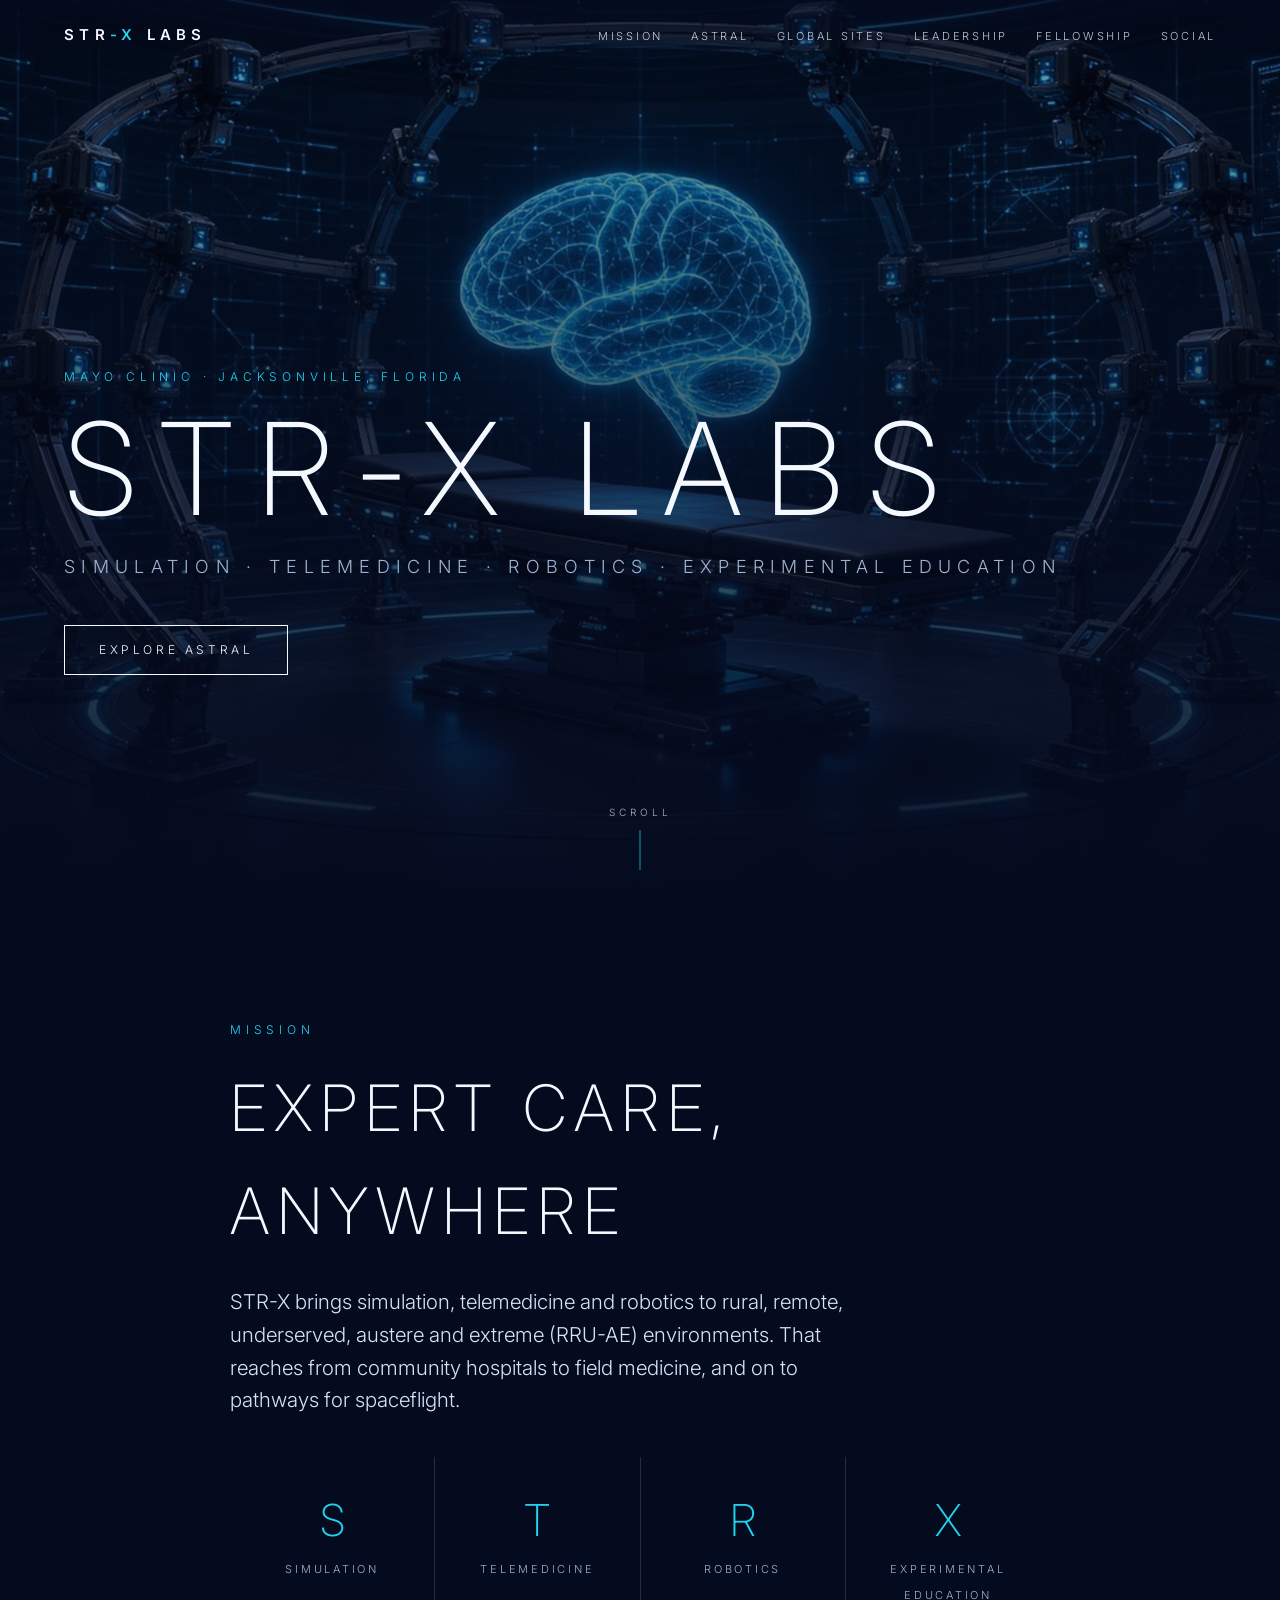
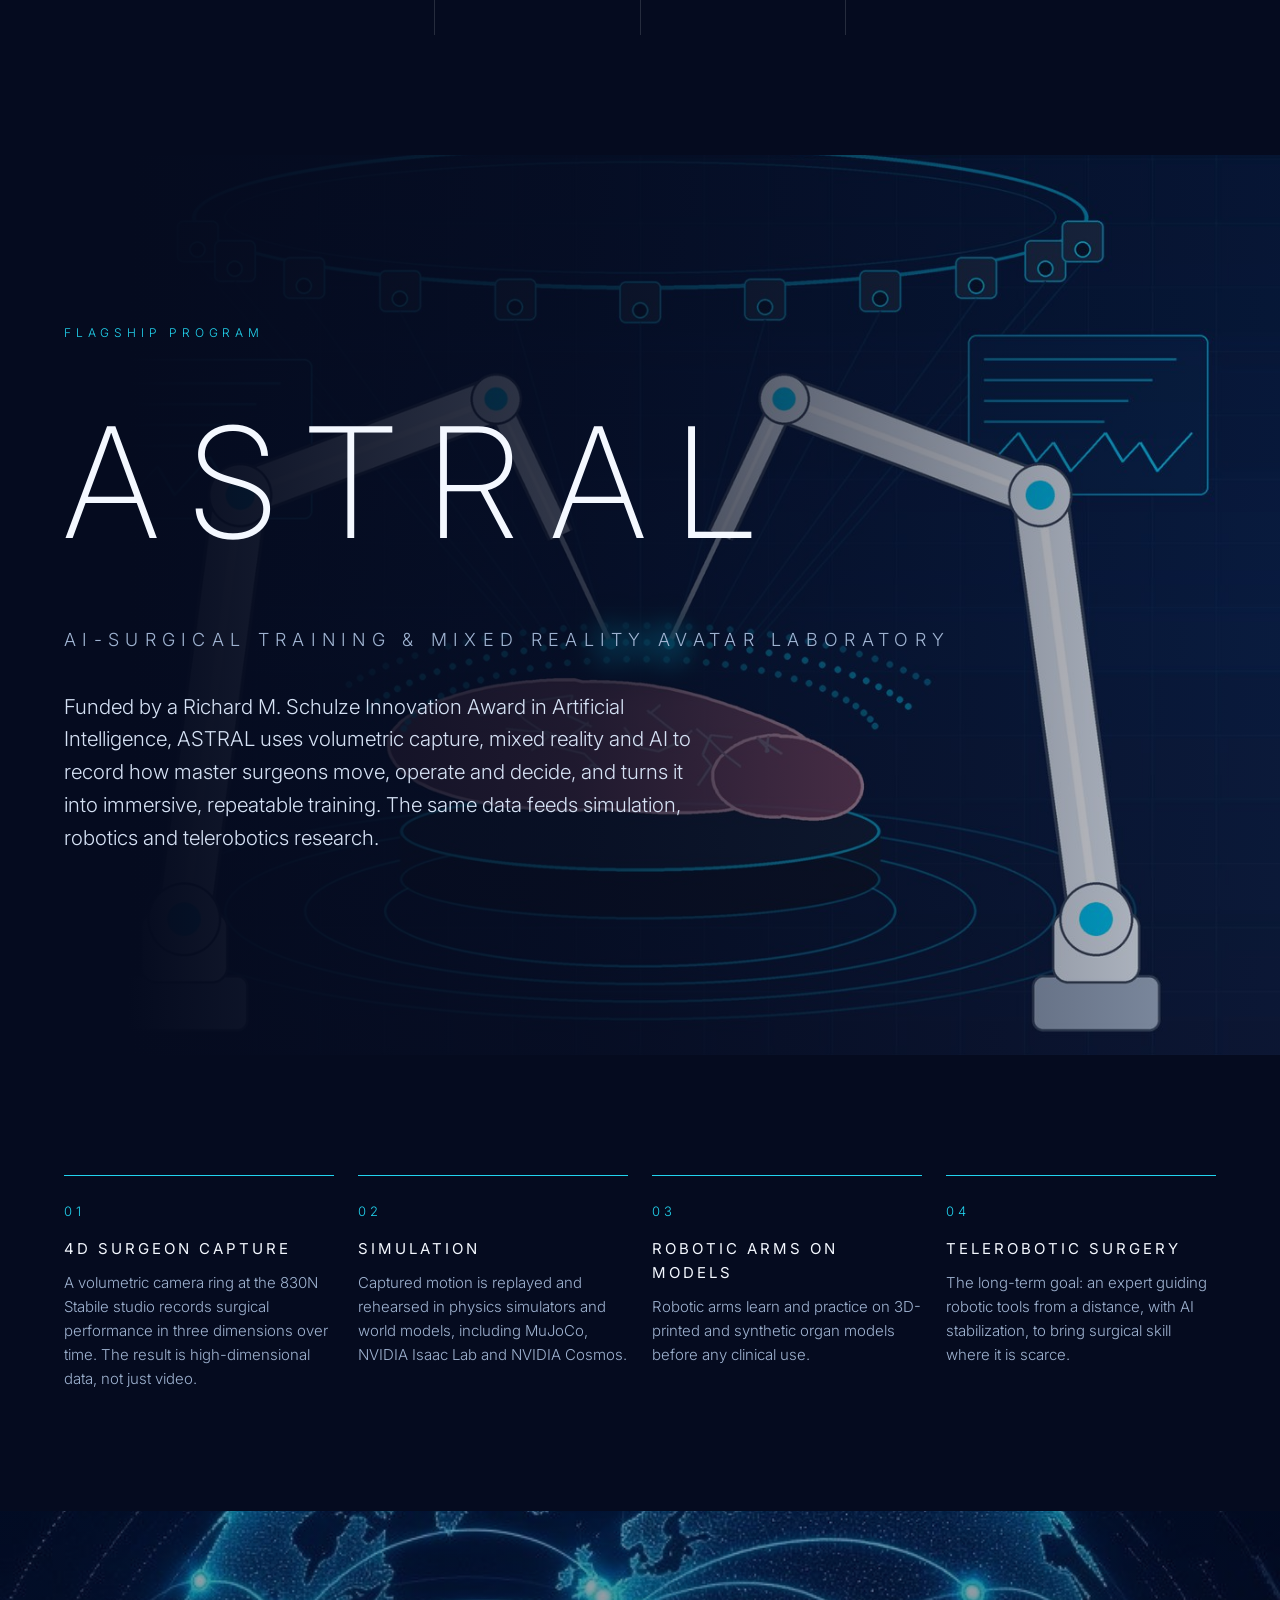
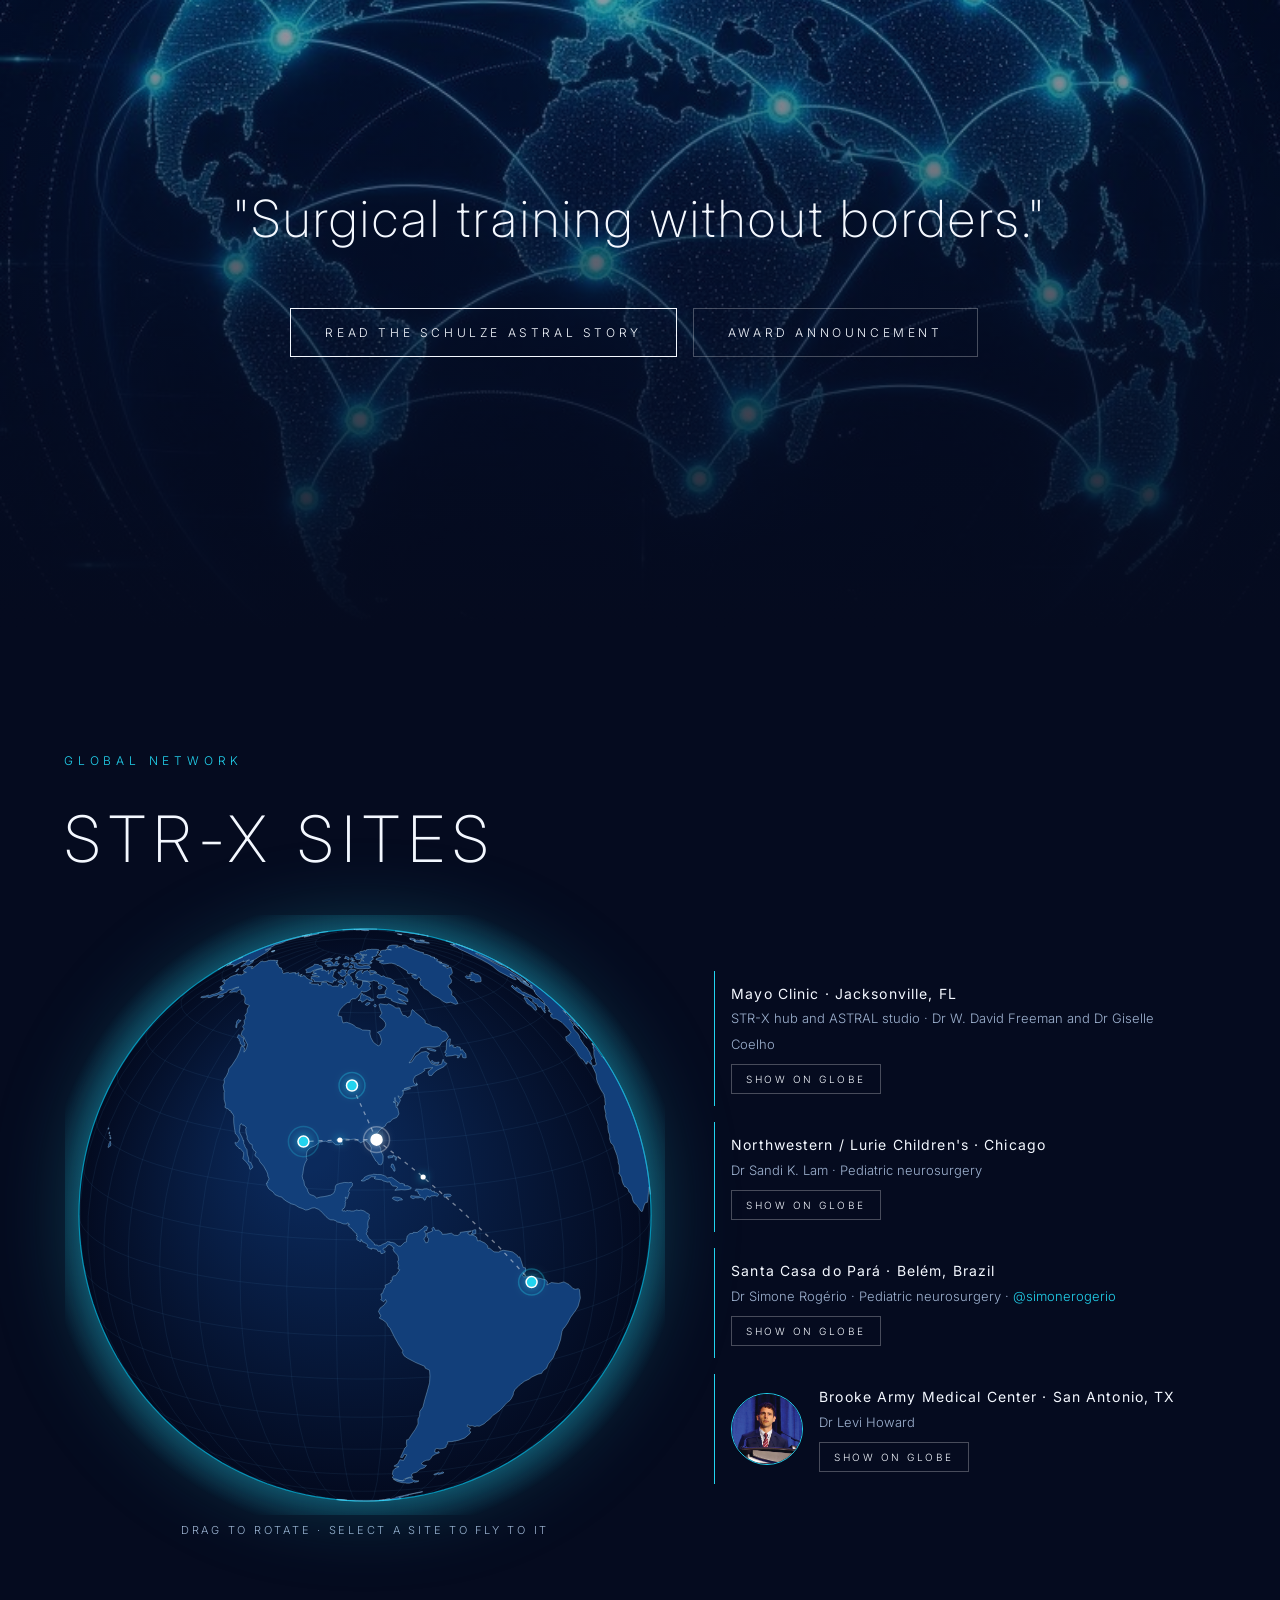
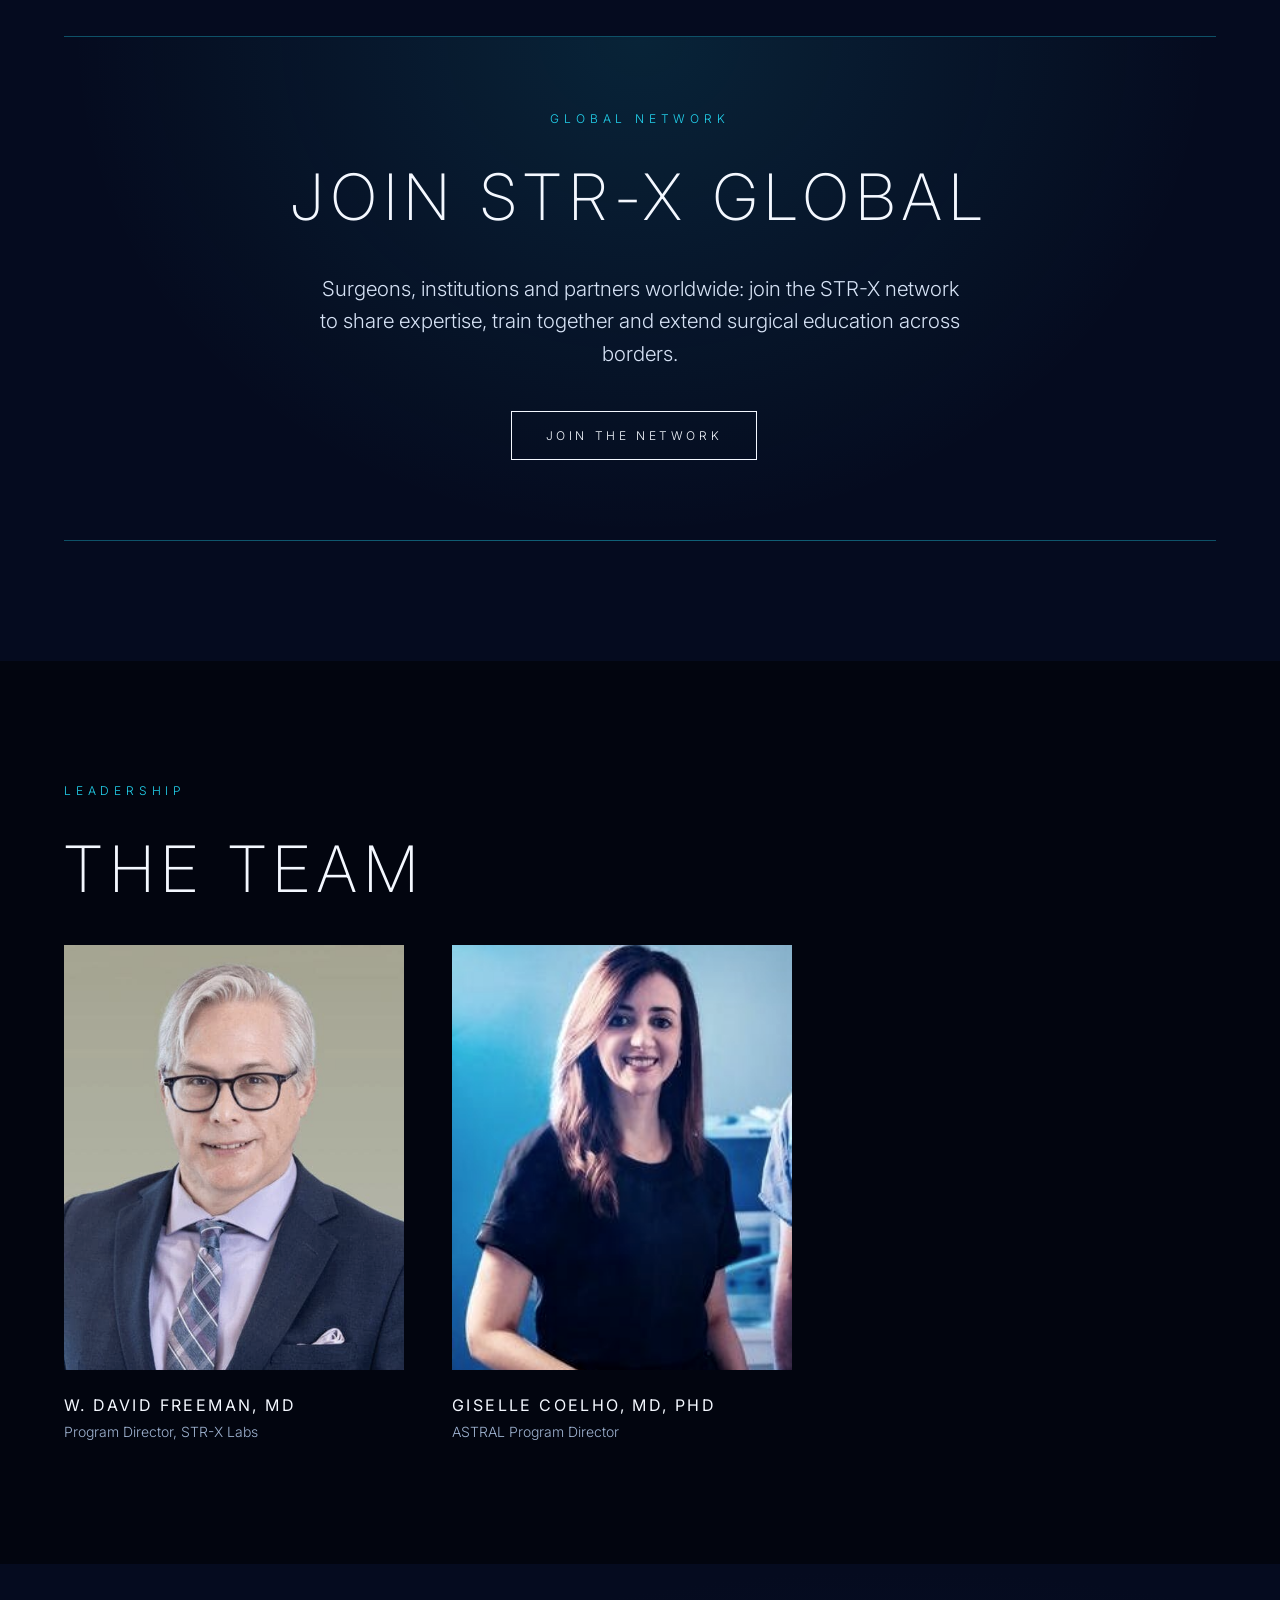
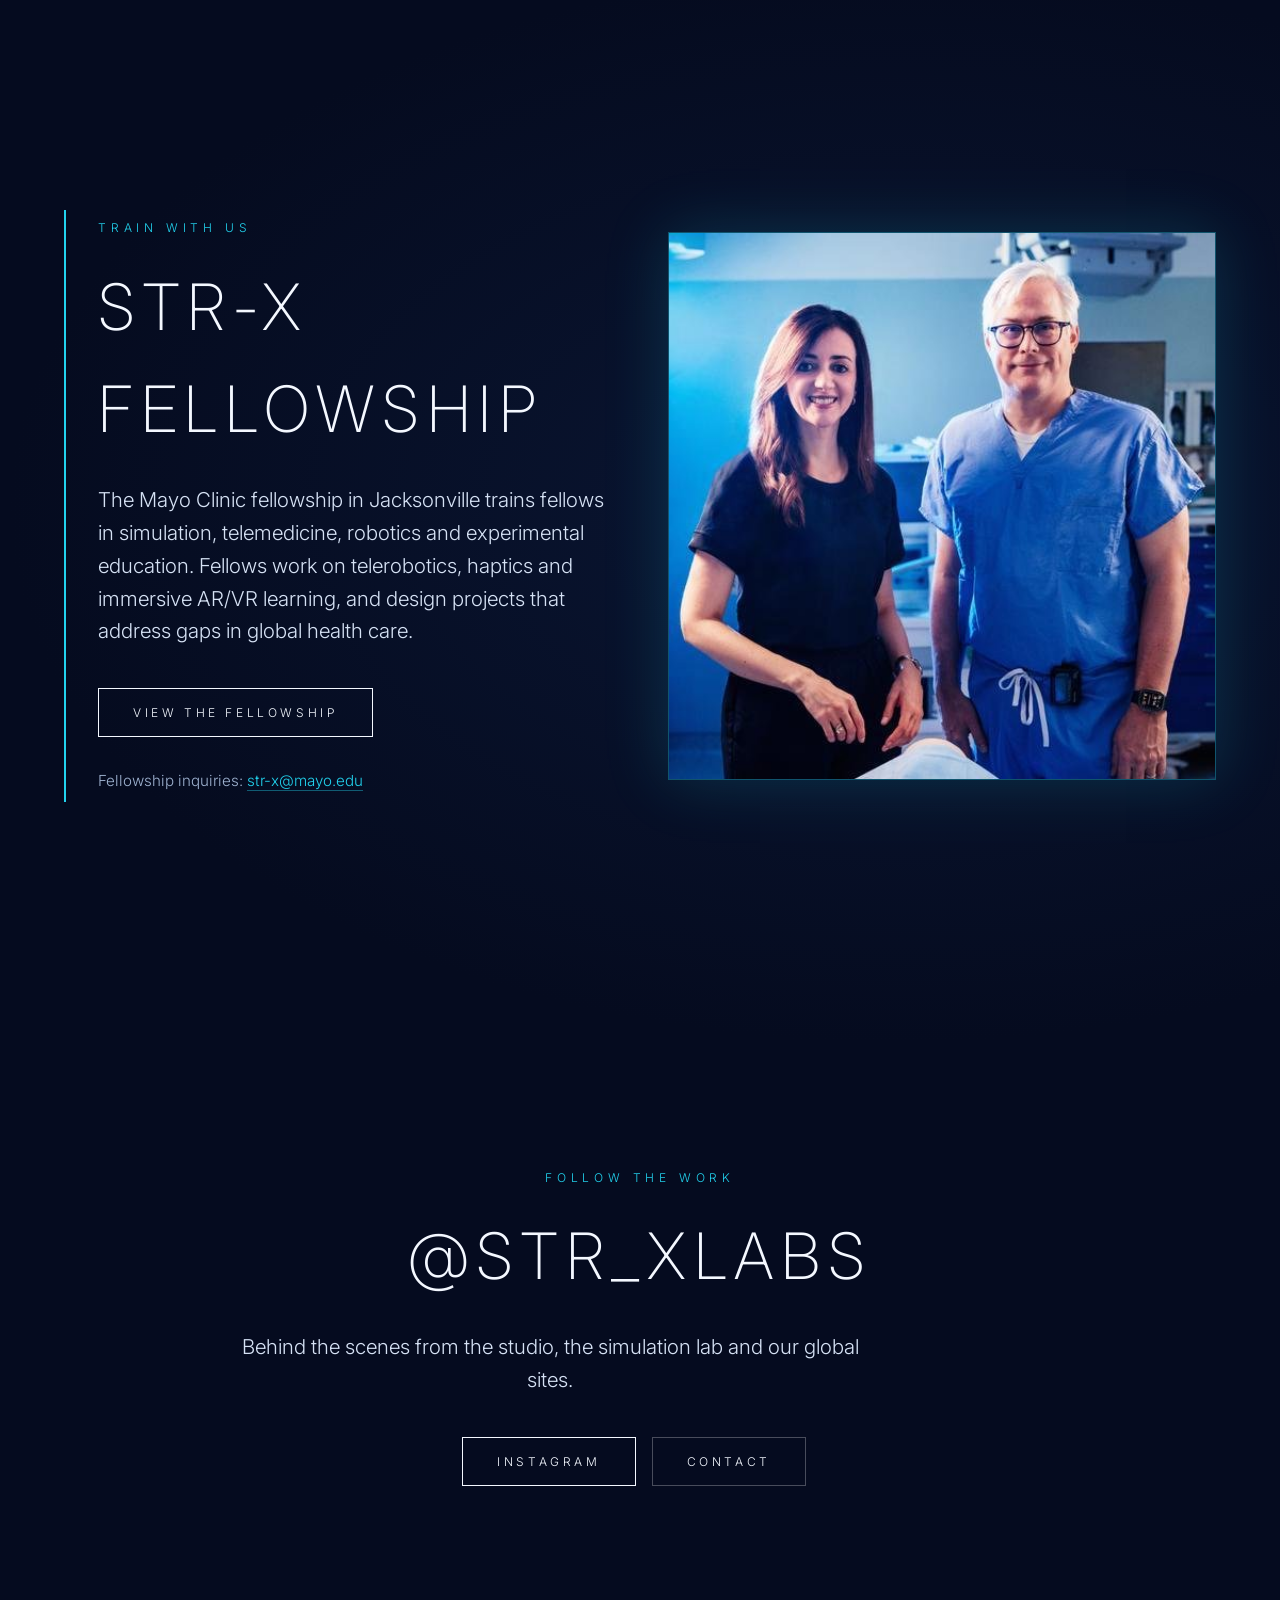
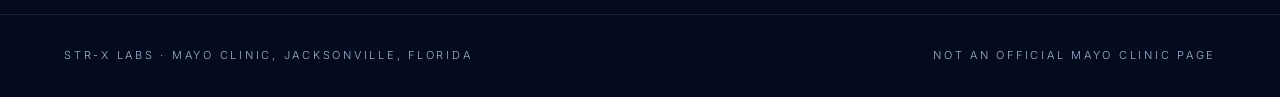
==== index.html @ 4a326ed7 "Fellowship lead: full sentence" ====
<!doctype html>
<html lang="en"><head>
<meta charset="utf-8"><meta name="viewport" content="width=device-width,initial-scale=1">
<title>STR-X Labs | Mayo Clinic Jacksonville</title>
<meta name="description" content="STR-X Labs: Simulation, Telemedicine, Robotics and eXperimental education at Mayo Clinic in Jacksonville, Florida. Home of ASTRAL, the AI-Surgical Training &amp; Mixed Reality Avatar Laboratory.">
<link rel="preconnect" href="https://fonts.googleapis.com"><link href="https://fonts.googleapis.com/css2?family=Inter:wght@200;300;400;600&display=swap" rel="stylesheet">
<link rel="stylesheet" href="style.css">
</head><body>
<header class="nav"><a class="logo" href="#top">STR<span>-X</span> LABS</a>
<nav><a href="#mission">Mission</a><a href="#astral">ASTRAL</a><a href="#sites">Global sites</a><a href="#team">Leadership</a><a href="#learn">Fellowship</a><a href="#social">Social</a></nav></header>

<section id="top" class="hero full" style="--img:url(assets/ring.jpg)">
 <div class="shade"></div>
 <div class="inner">
  <p class="kicker">Mayo Clinic · Jacksonville, Florida</p>
  <h1>STR-X LABS</h1>
  <p class="sub">Simulation · Telemedicine · Robotics · eXperimental education</p>
  <a class="btn" href="#astral">Explore ASTRAL</a>
 </div>
 <a class="scroll" href="#mission">Scroll</a>
</section>

<section id="mission" class="band">
 <div class="inner narrow reveal">
  <p class="kicker">Mission</p>
  <h2>Expert care, anywhere</h2>
  <p class="lead">STR-X brings simulation, telemedicine and robotics to rural, remote, underserved, austere and extreme (RRU-AE) environments. That reaches from community hospitals to field medicine, and on to pathways for spaceflight.</p>
  <div class="pillars">
   <div><b>S</b><span>Simulation</span></div><div><b>T</b><span>Telemedicine</span></div><div><b>R</b><span>Robotics</span></div><div><b>X</b><span>eXperimental education</span></div>
  </div>
 </div>
</section>

<section id="astral" class="split full" style="--img:url(assets/telerobotics.jpg)">
 <div class="shade side"></div>
 <div class="inner reveal">
  <p class="kicker">Flagship program</p>
  <h2 class="mega">ASTRAL</h2>
  <p class="sub">AI-Surgical Training &amp; Mixed Reality Avatar Laboratory</p>
  <p class="lead">Funded by a Richard M. Schulze Innovation Award in Artificial Intelligence, ASTRAL uses volumetric capture, mixed reality and AI to record how master surgeons move, operate and decide, and turns it into immersive, repeatable training. The same data feeds simulation, robotics and telerobotics research.</p>
 </div>
</section>

<section class="band">
 <div class="inner">
  <div class="grid4">
   <article class="card reveal"><i>01</i><h3>4D surgeon capture</h3><p>A volumetric camera ring at the 830N Stabile studio records surgical performance in three dimensions over time. The result is high-dimensional data, not just video.</p></article>
   <article class="card reveal"><i>02</i><h3>Simulation</h3><p>Captured motion is replayed and rehearsed in physics simulators and world models, including MuJoCo, NVIDIA Isaac Lab and NVIDIA Cosmos.</p></article>
   <article class="card reveal"><i>03</i><h3>Robotic arms on models</h3><p>Robotic arms learn and practice on 3D-printed and synthetic organ models before any clinical use.</p></article>
   <article class="card reveal"><i>04</i><h3>Telerobotic surgery</h3><p>The long-term goal: an expert guiding robotic tools from a distance, with AI stabilization, to bring surgical skill where it is scarce.</p></article>
  </div>
 </div>
</section>

<section class="full quote" style="--img:url(assets/globe.jpg)">
 <div class="shade"></div>
 <div class="inner narrow reveal">
  <p class="big">"Surgical training without borders."</p>
  <a class="btn" href="https://education.mayo.edu/schulze-ai-innovation-awards/giselle-coelho-david-freeman/" target="_blank" rel="noopener">Read the Schulze ASTRAL story</a>
  <a class="btn ghost" href="https://college.mayo.edu/about/news/news-archive/inaugural-recipients-of-the-richard-m-schulze-innovation-awards-in-artificial-intelligence/" target="_blank" rel="noopener">Award announcement</a>
 </div>
</section>

<section id="sites" class="band">
 <div class="inner">
  <p class="kicker">Global network</p>
  <h2>STR-X sites</h2>
  <div class="gwrap">
   <div class="globe-col"><canvas id="globe" aria-label="Interactive globe of STR-X sites. Drag to rotate." role="img"></canvas>
    <div class="glabel" id="globeLabel" aria-live="polite"></div><p class="ghint">Drag to rotate · select a site to fly to it</p></div>
   <ul class="sitelist">
    <li class="site" data-site="jax"><b>Mayo Clinic · Jacksonville, FL</b><span>STR-X hub and ASTRAL studio · Dr W. David Freeman and Dr Giselle Coelho</span><button class="fly" data-fly="jax">Show on globe</button></li>
    <li class="site" data-site="chi"><b>Northwestern / Lurie Children's · Chicago</b><span>Dr Sandi K. Lam · Pediatric neurosurgery</span><button class="fly" data-fly="chi">Show on globe</button></li>
    <li class="site" data-site="bel"><b>Santa Casa do Pará · Belém, Brazil</b><span>Dr Simone Rogério · Pediatric neurosurgery · <a href="https://www.instagram.com/simonerogerio" target="_blank" rel="noopener">@simonerogerio</a></span><button class="fly" data-fly="bel">Show on globe</button></li>
    <li class="site with-photo" data-site="bamc"><img src="assets/levi-howard.jpg" alt="Dr Levi Howard"><div><b>Brooke Army Medical Center · San Antonio, TX</b><span>Dr Levi Howard</span><button class="fly" data-fly="bamc">Show on globe</button></div></li>
   </ul>
  </div>
 <div class="join reveal">
   <p class="kicker">Global network</p>
   <h2>Join STR-X Global</h2>
   <p class="lead">Surgeons, institutions and partners worldwide: join the STR-X network to share expertise, train together and extend surgical education across borders.</p>
   <a class="btn" href="mailto:strxlabs@gmail.com?subject=Join%20STR-X%20Global">Join the network</a>
  </div>
 </div>
</section>

<section id="team" class="band dark">
 <div class="inner">
  <p class="kicker">Leadership</p>
  <h2>The team</h2>
  <div class="team">
   <figure><img src="assets/freeman.jpg" alt="Dr W. David Freeman"><figcaption><b>W. David Freeman, MD</b><span>Program Director, STR-X Labs</span></figcaption></figure>
   <figure><img src="assets/coelho.jpg" alt="Dr Giselle Coelho"><figcaption><b>Giselle Coelho, MD, PhD</b><span>ASTRAL Program Director</span></figcaption></figure>
  </div>
 </div>
</section>

<section id="learn" class="learn">
 <div class="inner learn-grid">
 <figure class="learn-photo reveal"><img src="assets/duo.jpg" alt="Dr Giselle Coelho and Dr W. David Freeman at Mayo Clinic Jacksonville"></figure>
 <div class="learn-panel reveal">
  <p class="kicker">Train with us</p>
  <h2>STR-X Fellowship</h2>
  <p class="lead">The Mayo Clinic fellowship in Jacksonville trains fellows in simulation, telemedicine, robotics and experimental education. Fellows work on telerobotics, haptics and immersive AR/VR learning, and design projects that address gaps in global health care.</p>
  <a class="btn" href="https://college.mayo.edu/academics/non-clinical-education/str-x-fellowship/" target="_blank" rel="noopener">View the fellowship</a>
  <p class="contact">Fellowship inquiries: <a href="mailto:str-x@mayo.edu">str-x@mayo.edu</a></p>
 </div>
 </div>
</section>

<section id="social" class="band">
 <div class="inner narrow center reveal">
  <p class="kicker">Follow the work</p>
  <h2>@str_xlabs</h2>
  <p class="lead">Behind the scenes from the studio, the simulation lab and our global sites.</p>
  <a class="btn" href="https://www.instagram.com/str_xlabs" target="_blank" rel="noopener">Instagram</a>
  <a class="btn ghost" href="mailto:strxlabs@gmail.com">Contact</a>
 </div>
</section>

<footer><span>STR-X LABS · Mayo Clinic, Jacksonville, Florida</span><span>Not an official Mayo Clinic page</span></footer>

<script src="vendor/d3-array.min.js"></script>
<script src="vendor/d3-geo.min.js"></script>
<script src="vendor/topojson-client.min.js"></script>
<script src="main.js"></script>
<script src="globe.js"></script>
</body></html>
---- style.css ----
:root{--navy:#050b1f;--navy2:#0a1633;--cyan:#22d3ee;--white:#f4f8ff;--mute:#9fb3d1}
*{box-sizing:border-box;margin:0;padding:0}html{scroll-behavior:smooth}
body{background:var(--navy);color:var(--white);font-family:Inter,system-ui,sans-serif;font-weight:300;line-height:1.6}
a{color:inherit;text-decoration:none}
.nav{position:fixed;inset:0 0 auto 0;z-index:1000;display:flex;justify-content:space-between;align-items:center;padding:22px 5vw;background:linear-gradient(#050b1fcc,transparent)}
.logo{font-weight:600;letter-spacing:.35em;font-size:15px}.logo span{color:var(--cyan)}
.nav nav a{margin-left:28px;font-size:11px;letter-spacing:.25em;text-transform:uppercase;opacity:.8}.nav nav a:hover{color:var(--cyan);opacity:1}
section{position:relative}
.full{min-height:100vh;display:flex;align-items:center;background:var(--img) center/cover no-repeat}
.shade{position:absolute;inset:0;background:linear-gradient(180deg,#050b1f55,#050b1fdd 85%,var(--navy))}
.shade.side{background:linear-gradient(90deg,var(--navy) 10%,#050b1fcc 45%,#050b1f22)}
.inner{position:relative;width:min(1200px,90vw);margin:0 auto;padding:120px 0}
.narrow{max-width:820px}.center{text-align:center}
.kicker{font-size:12px;letter-spacing:.4em;text-transform:uppercase;color:var(--cyan);margin-bottom:18px}
h1{font-weight:200;font-size:clamp(48px,10vw,140px);letter-spacing:.18em;line-height:1}
h2{font-weight:200;font-size:clamp(32px,5vw,64px);letter-spacing:.12em;text-transform:uppercase;margin-bottom:24px}
.mega{font-size:clamp(64px,12vw,170px);letter-spacing:.2em;margin-bottom:0}
h3{font-weight:400;font-size:15px;letter-spacing:.2em;text-transform:uppercase;margin:14px 0 10px}
.sub{font-size:clamp(13px,1.6vw,18px);letter-spacing:.35em;text-transform:uppercase;color:var(--mute);margin:20px 0 36px}
.lead{font-size:clamp(17px,1.6vw,21px);color:#d6e2f5;max-width:640px;margin-bottom:32px}
.btn{display:inline-block;border:1px solid var(--white);padding:14px 34px;font-size:12px;letter-spacing:.3em;text-transform:uppercase;margin:8px 12px 8px 0;transition:.3s}
.btn:hover{background:var(--white);color:var(--navy)}.btn.ghost{border-color:#ffffff44}
.hero .inner{text-align:left;padding-top:30vh}
.scroll{position:absolute;bottom:30px;left:50%;transform:translateX(-50%);font-size:10px;letter-spacing:.4em;text-transform:uppercase;opacity:.7}
.scroll:after{content:"";display:block;width:1px;height:40px;background:var(--cyan);margin:10px auto 0;animation:pulse 2s infinite}
@keyframes pulse{50%{opacity:.2}}
.band{background:var(--navy)}.band.dark{background:#02050f}
.pillars{display:grid;grid-template-columns:repeat(4,1fr);gap:1px;background:#ffffff22;margin-top:40px}
.pillars div{background:var(--navy);padding:28px 16px;text-align:center}.pillars b{display:block;font-size:44px;font-weight:200;color:var(--cyan)}
.pillars span{font-size:11px;letter-spacing:.25em;text-transform:uppercase;color:var(--mute)}
.grid4{display:grid;grid-template-columns:repeat(4,1fr);gap:24px}
.card{border-top:1px solid var(--cyan);padding-top:22px}.card i{font-style:normal;color:var(--cyan);font-size:13px;letter-spacing:.3em}.card p{color:var(--mute);font-size:15px}
.quote{min-height:80vh;text-align:center}.quote .inner{margin:0 auto}.big{font-size:clamp(28px,4vw,52px);font-weight:200;letter-spacing:.06em;margin-bottom:40px}
.sitelist{list-style:none;display:flex;flex-direction:column;gap:16px}
.sitelist li{border-left:1px solid var(--cyan);padding-left:16px}.sitelist b{display:block;font-weight:400;font-size:14px;letter-spacing:.08em}.sitelist span{font-size:13px;color:var(--mute)}
.team{display:grid;grid-template-columns:repeat(2,minmax(0,340px));gap:48px}
.team img{width:100%;aspect-ratio:4/5;object-fit:cover;filter:grayscale(.3) contrast(1.05)}
figcaption{padding-top:16px}figcaption b{display:block;font-weight:400;letter-spacing:.15em;text-transform:uppercase}figcaption span{color:var(--mute);font-size:14px}
footer{display:flex;justify-content:space-between;padding:32px 5vw;font-size:11px;letter-spacing:.25em;text-transform:uppercase;color:var(--mute);border-top:1px solid #ffffff14}
.reveal{opacity:0;transform:translateY(30px);transition:1s ease}.reveal.on{opacity:1;transform:none}
@media(max-width:860px){.nav nav{display:none}.grid4,.sitelist{list-style:none;display:flex;flex-direction:column;gap:16px}.pillars{grid-template-columns:1fr 1fr}.team{grid-template-columns:1fr 1fr;gap:20px}.gwrap{grid-template-columns:1fr}footer{flex-direction:column;gap:8px}}
@media(max-width:520px){.grid4,.sitelist{list-style:none;display:flex;flex-direction:column;gap:16px}}
.gwrap{display:grid;grid-template-columns:1.2fr 1fr;gap:48px;align-items:center}
.globe-col{position:relative;text-align:center}
#globe{width:100%;max-width:600px;aspect-ratio:1/1;cursor:grab;touch-action:pan-y;filter:drop-shadow(0 0 40px rgba(34,211,238,.25))}#globe:active{cursor:grabbing}
.glabel{position:absolute;left:50%;bottom:2.6rem;transform:translateX(-50%);background:rgba(2,10,26,.85);border:1px solid rgba(34,211,238,.5);padding:.5rem 1rem;border-radius:999px;font-size:.85rem;letter-spacing:.08em;white-space:nowrap;opacity:0;transition:opacity .3s;pointer-events:none}.glabel.show{opacity:1}
.ghint{font-size:11px;letter-spacing:.25em;text-transform:uppercase;color:var(--mute)}
.site{border-left:1px solid var(--cyan);padding:12px 16px;transition:.3s}.site.is-focus{background:#0a1633;border-left-width:3px}
.site a{color:var(--cyan)}.with-photo{display:flex;gap:16px;align-items:center}.with-photo img{width:72px;height:72px;border-radius:50%;object-fit:cover;border:1px solid var(--cyan)}
.fly{display:block;margin-top:8px;background:none;border:1px solid #ffffff44;color:var(--white);font:inherit;font-size:10px;letter-spacing:.25em;text-transform:uppercase;padding:6px 14px;cursor:pointer}.fly:hover{border-color:var(--cyan);color:var(--cyan)}

/* Train with us: full, uncropped photo with no overlay; text in its own panel */
.learn{padding:14vh 0;background:radial-gradient(ellipse at 70% 50%,#0a1633,var(--navy) 70%)}
.learn-grid{display:grid;grid-template-columns:1fr 1fr;gap:56px;align-items:center}
.learn-photo{margin:0;order:2}.learn-photo img{display:block;width:100%;height:auto;border:1px solid rgba(34,211,238,.35);box-shadow:0 0 60px rgba(34,211,238,.18)}
.learn-panel{order:1;border-left:2px solid var(--cyan);padding:8px 0 8px 32px}
@media(max-width:800px){.learn-grid{grid-template-columns:1fr;gap:32px}.learn-photo{order:0}.learn-panel{padding-left:20px}}
.join{margin-top:96px;padding:72px 48px;text-align:center;border-top:1px solid rgba(34,211,238,.35);border-bottom:1px solid rgba(34,211,238,.35);background:radial-gradient(ellipse at 50% 0%,rgba(34,211,238,.12),transparent 70%)}
.join h2{text-transform:uppercase;letter-spacing:.12em}.join .lead{max-width:640px;margin:16px auto 32px}
.contact{margin-top:24px;font-size:.95rem;color:var(--mute)}.contact a{color:var(--cyan);text-decoration:none;border-bottom:1px solid rgba(34,211,238,.4)}
@media(max-width:700px){.join{padding:48px 20px}}
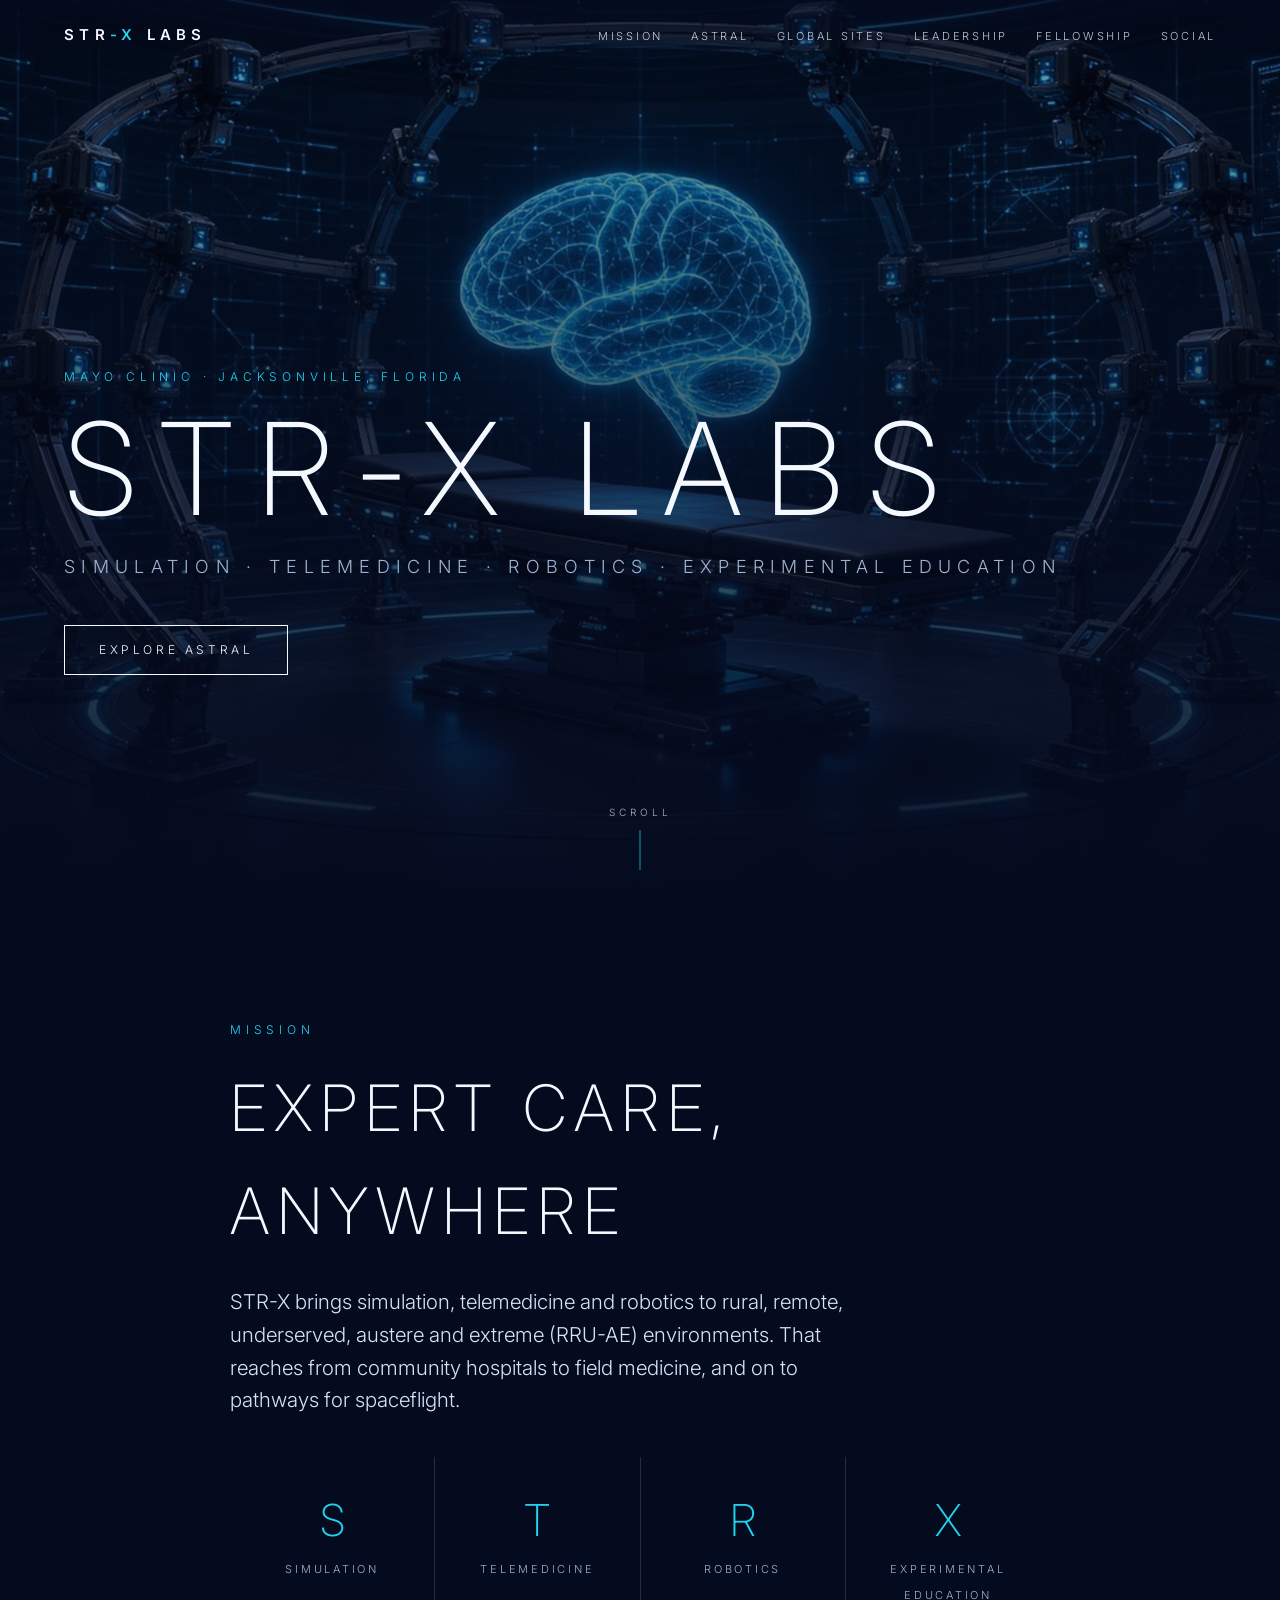
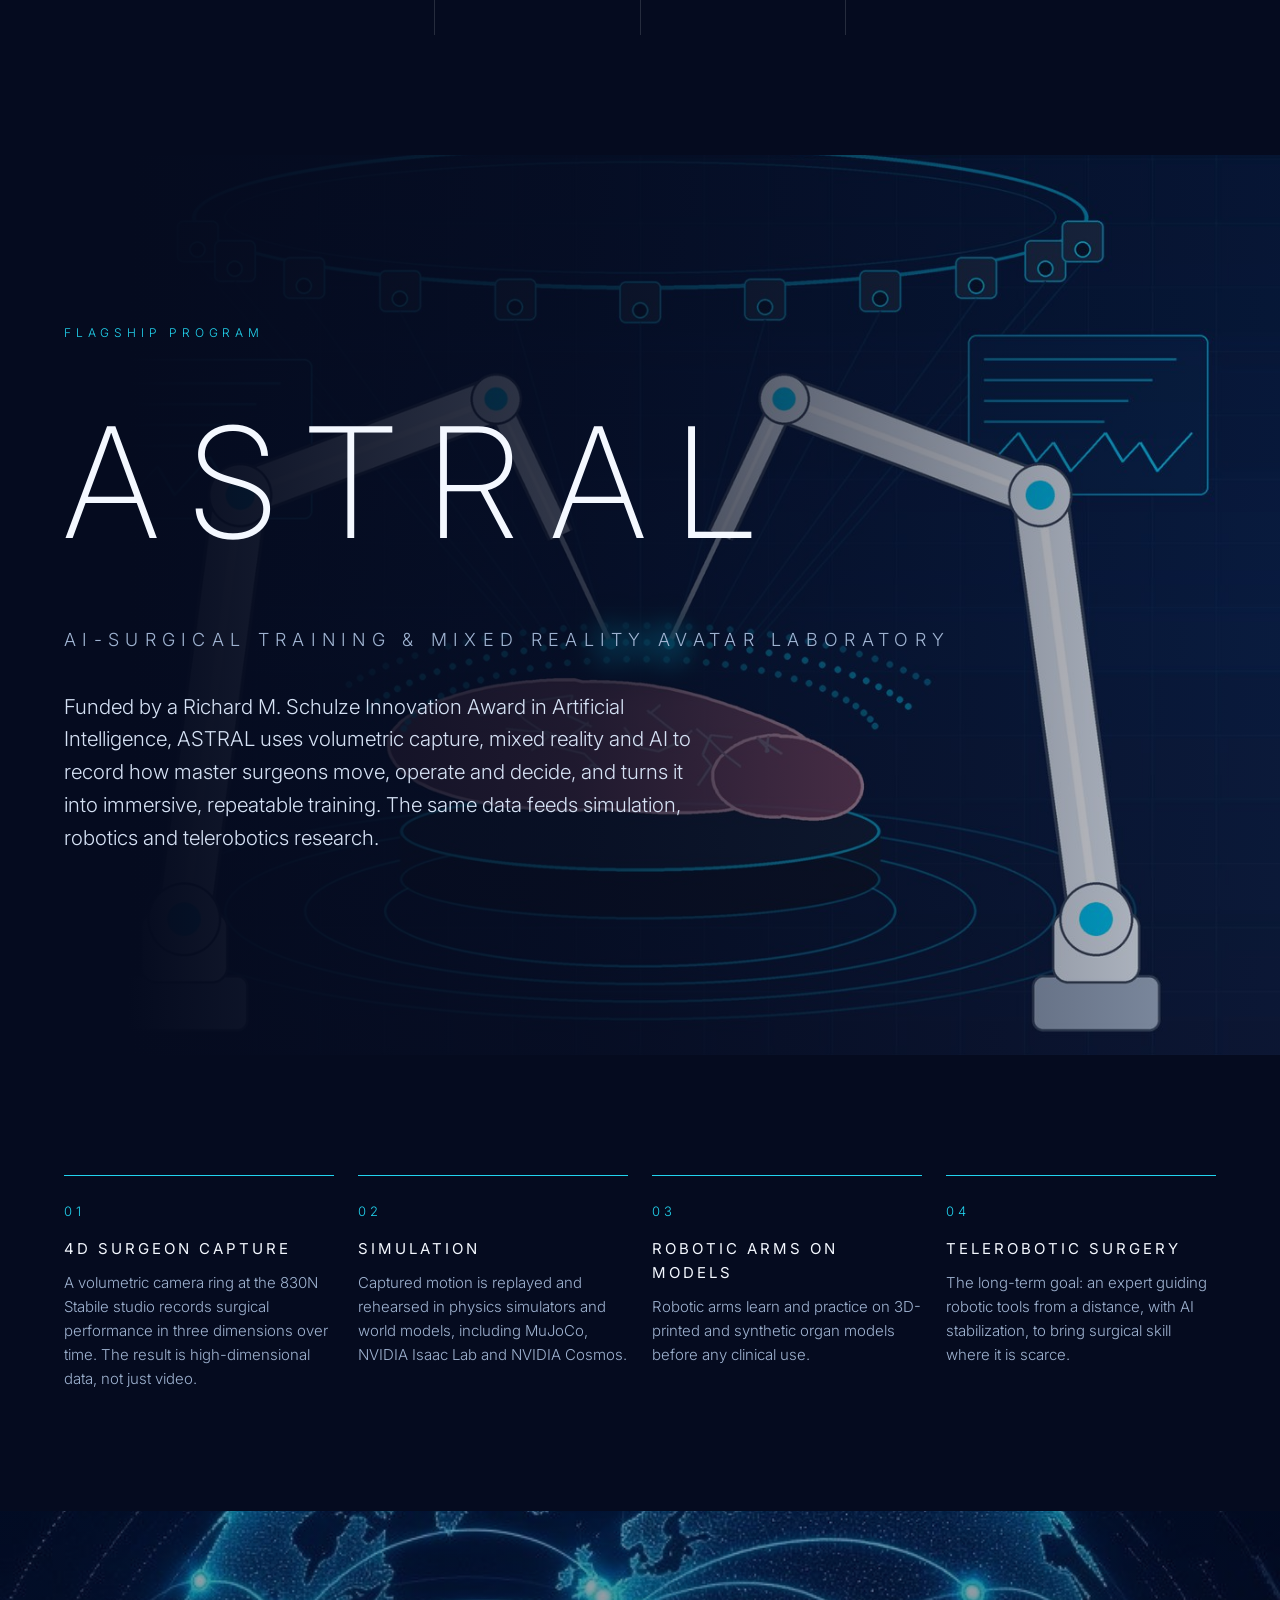
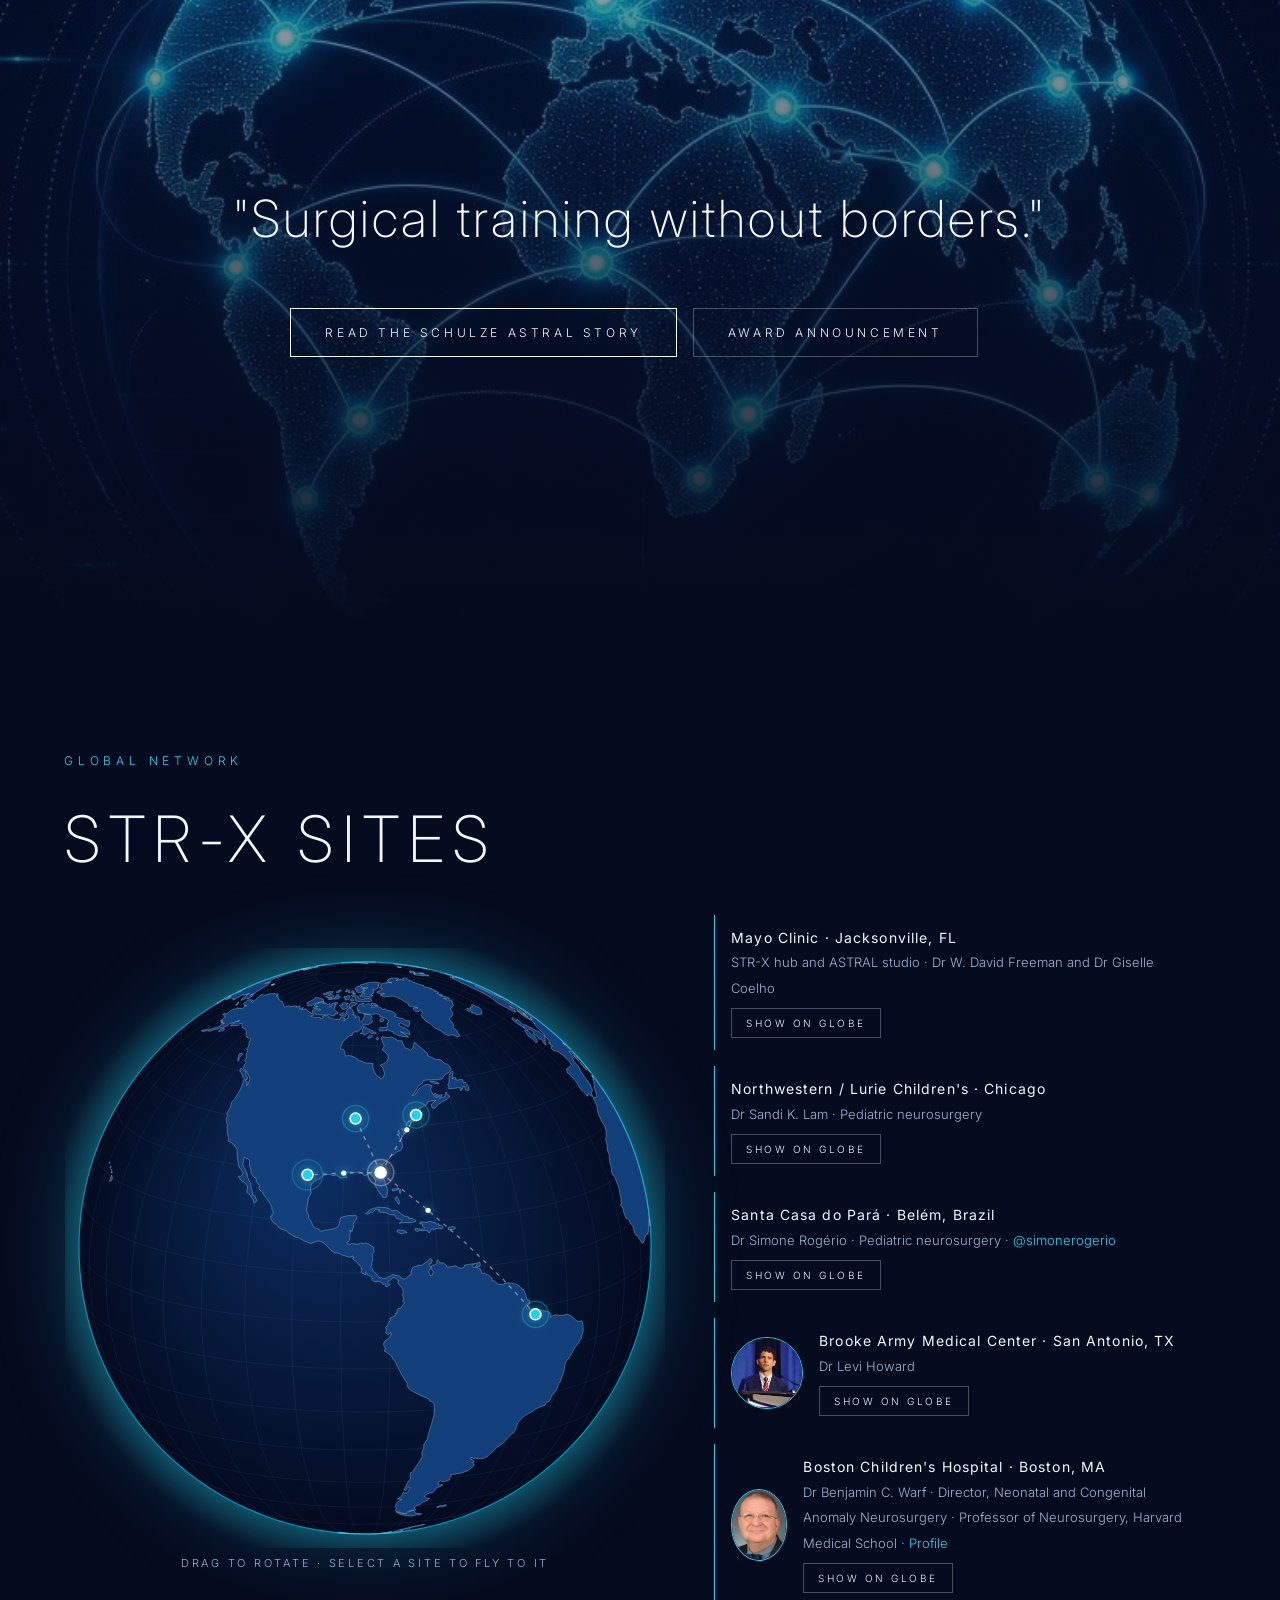
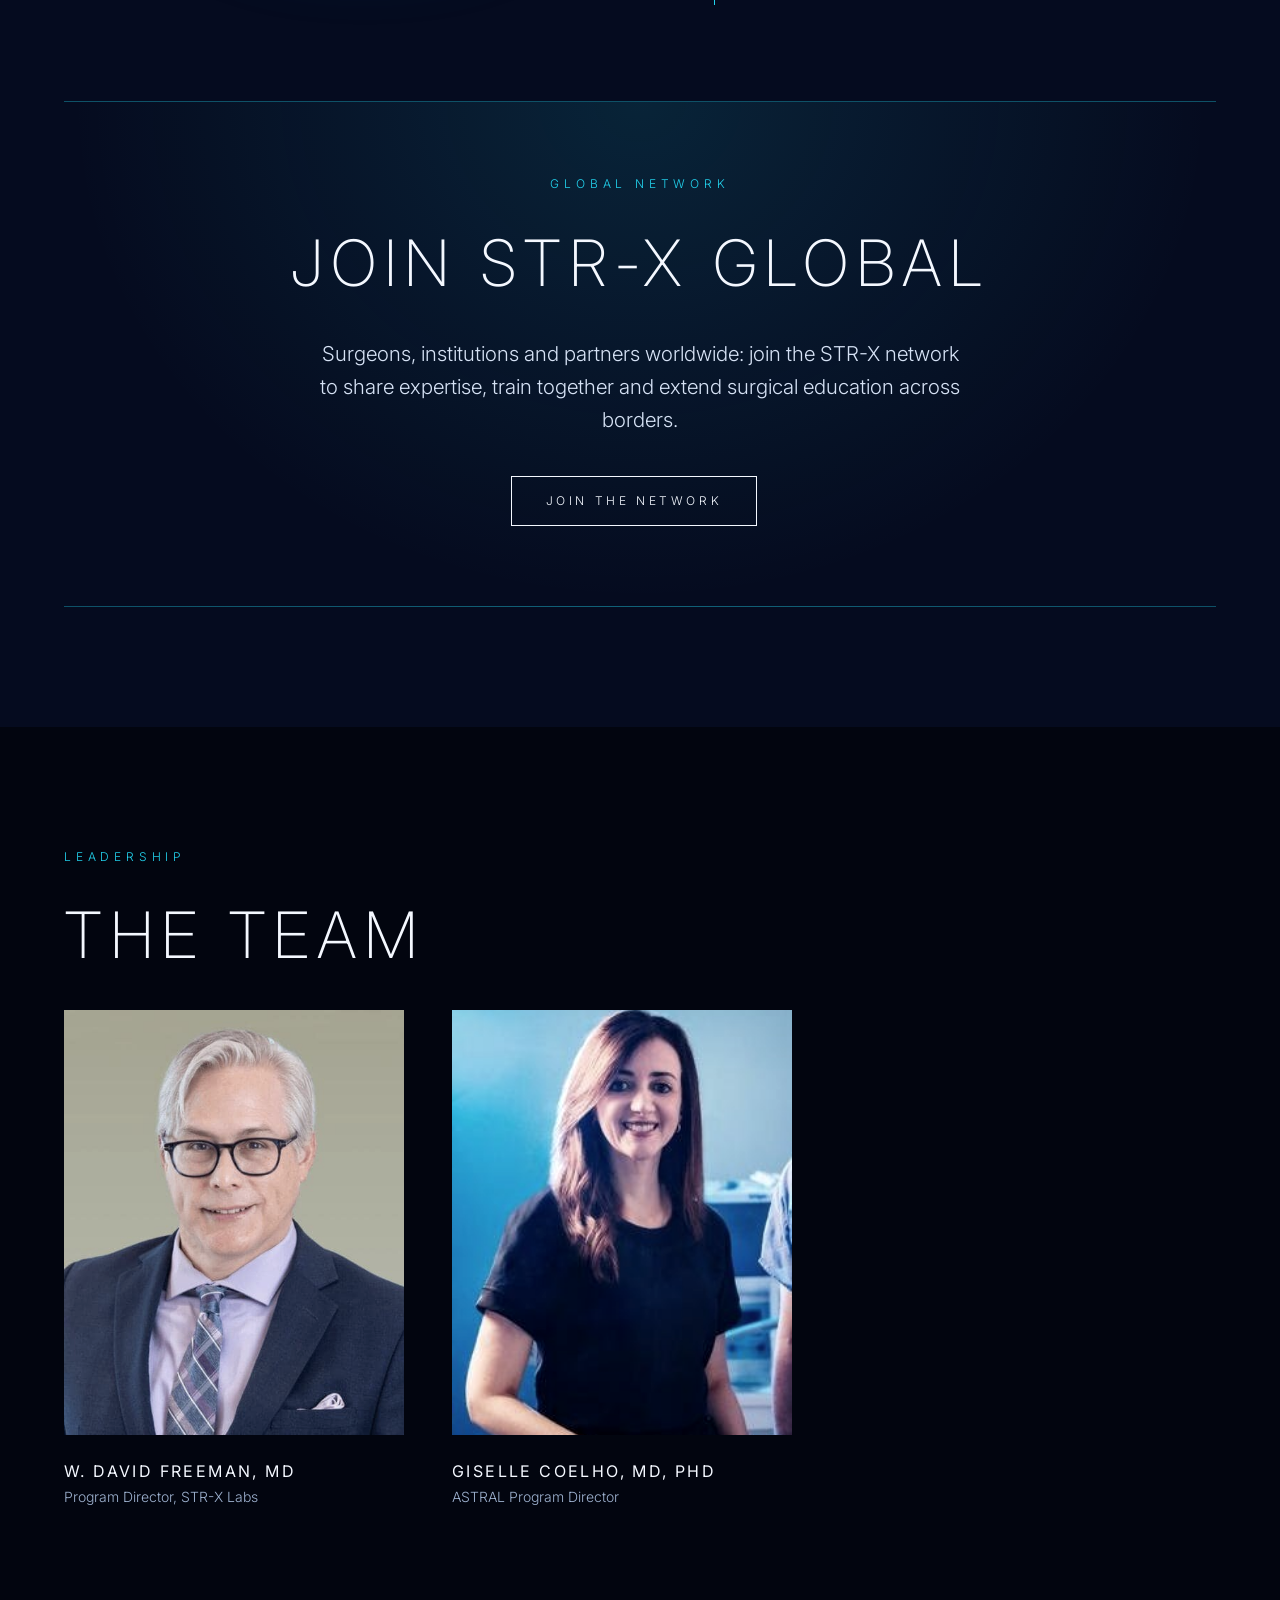
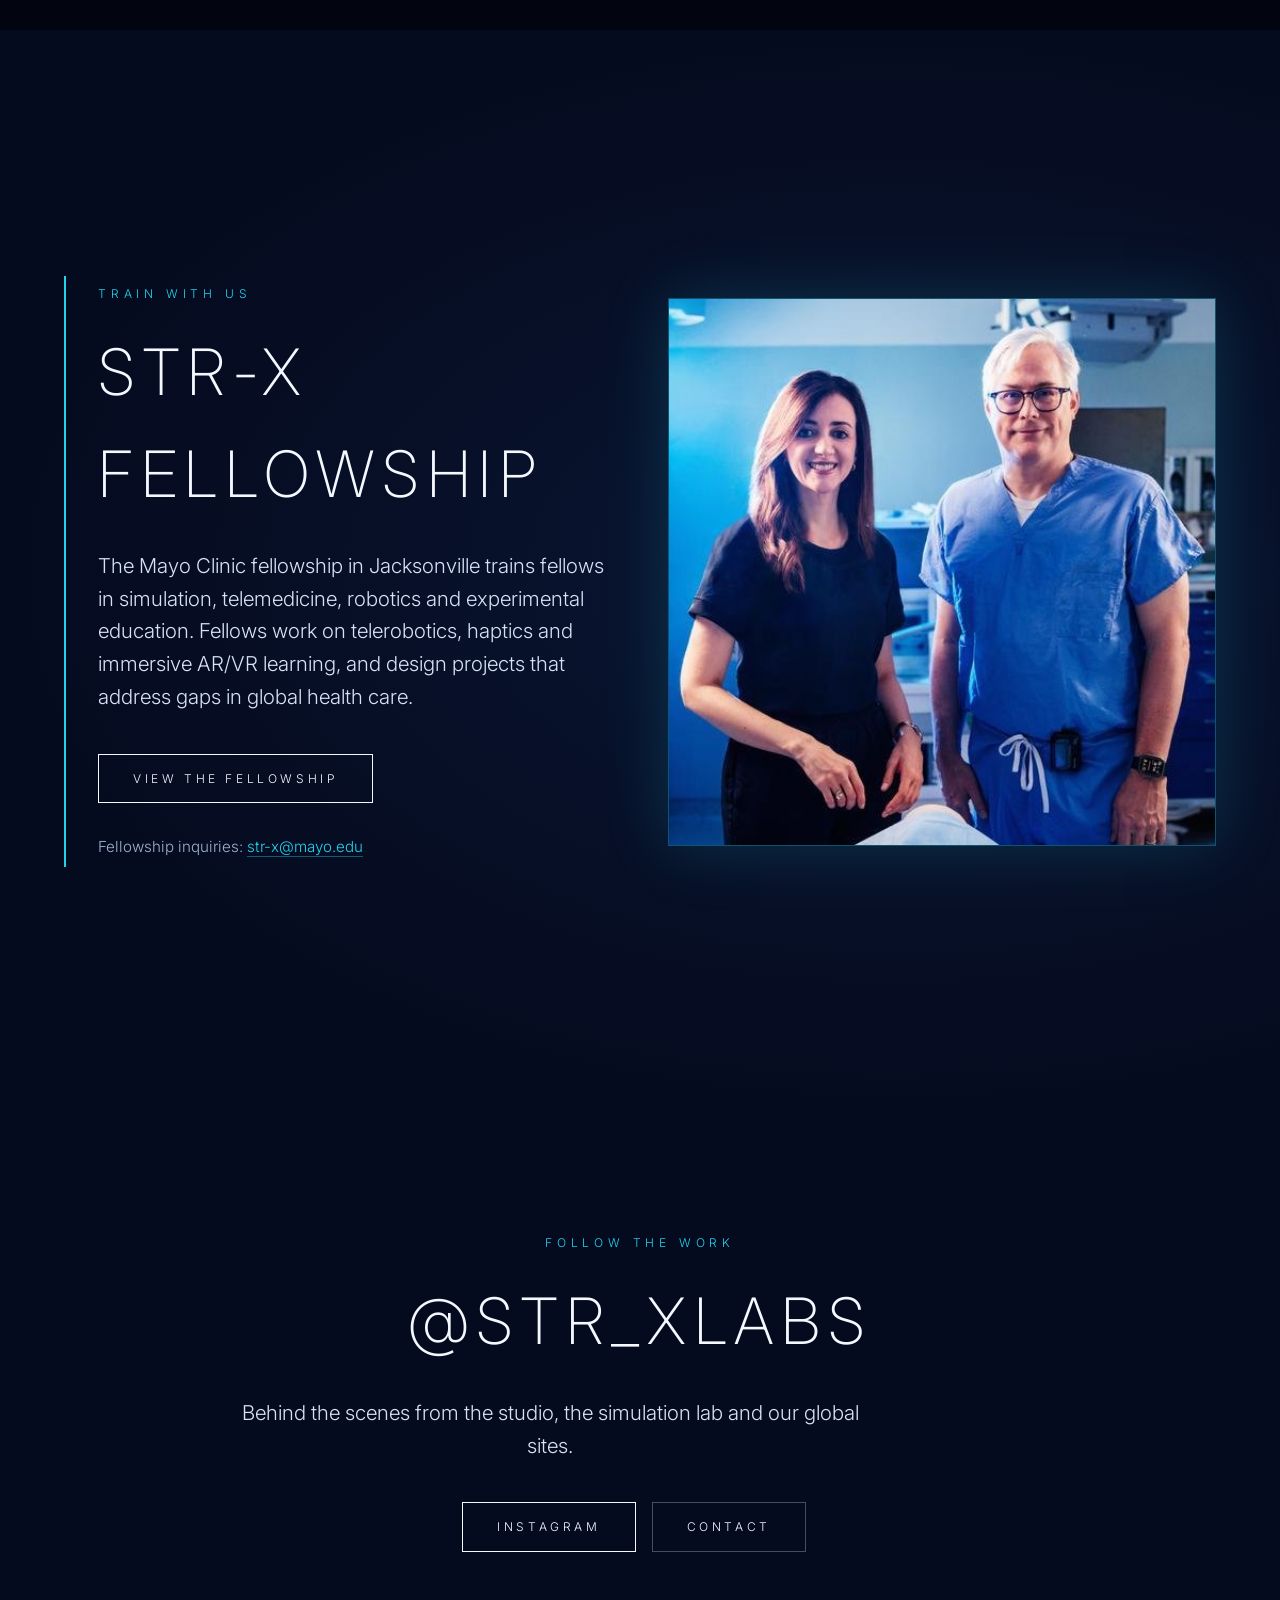
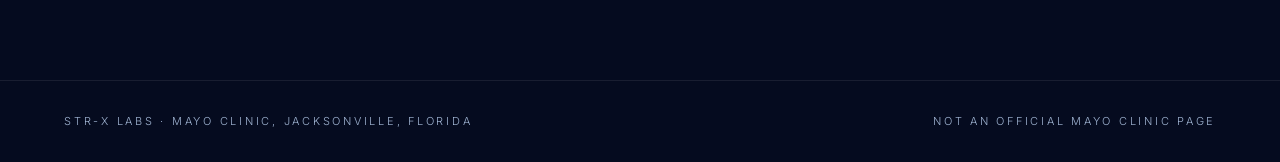
==== commit 56dc3d49: "Add Boston Children's Hospital (Dr Benjamin C. Warf) to global sites" ====
--- a/index.html
+++ b/index.html
@@ -73,6 +73,7 @@
     <li class="site" data-site="chi"><b>Northwestern / Lurie Children's · Chicago</b><span>Dr Sandi K. Lam · Pediatric neurosurgery</span><button class="fly" data-fly="chi">Show on globe</button></li>
     <li class="site" data-site="bel"><b>Santa Casa do Pará · Belém, Brazil</b><span>Dr Simone Rogério · Pediatric neurosurgery · <a href="https://www.instagram.com/simonerogerio" target="_blank" rel="noopener">@simonerogerio</a></span><button class="fly" data-fly="bel">Show on globe</button></li>
     <li class="site with-photo" data-site="bamc"><img src="assets/levi-howard.jpg" alt="Dr Levi Howard"><div><b>Brooke Army Medical Center · San Antonio, TX</b><span>Dr Levi Howard</span><button class="fly" data-fly="bamc">Show on globe</button></div></li>
+    <li class="site with-photo" data-site="bos"><img src="assets/benjamin-warf.jpg" alt="Dr Benjamin C. Warf"><div><b>Boston Children's Hospital · Boston, MA</b><span>Dr Benjamin C. Warf · Director, Neonatal and Congenital Anomaly Neurosurgery · Professor of Neurosurgery, Harvard Medical School · <a href="https://www.childrenshospital.org/providers/benjamin-c-warf" target="_blank" rel="noopener">Profile</a></span><button class="fly" data-fly="bos">Show on globe</button></div></li>
    </ul>
   </div>
  <div class="join reveal">
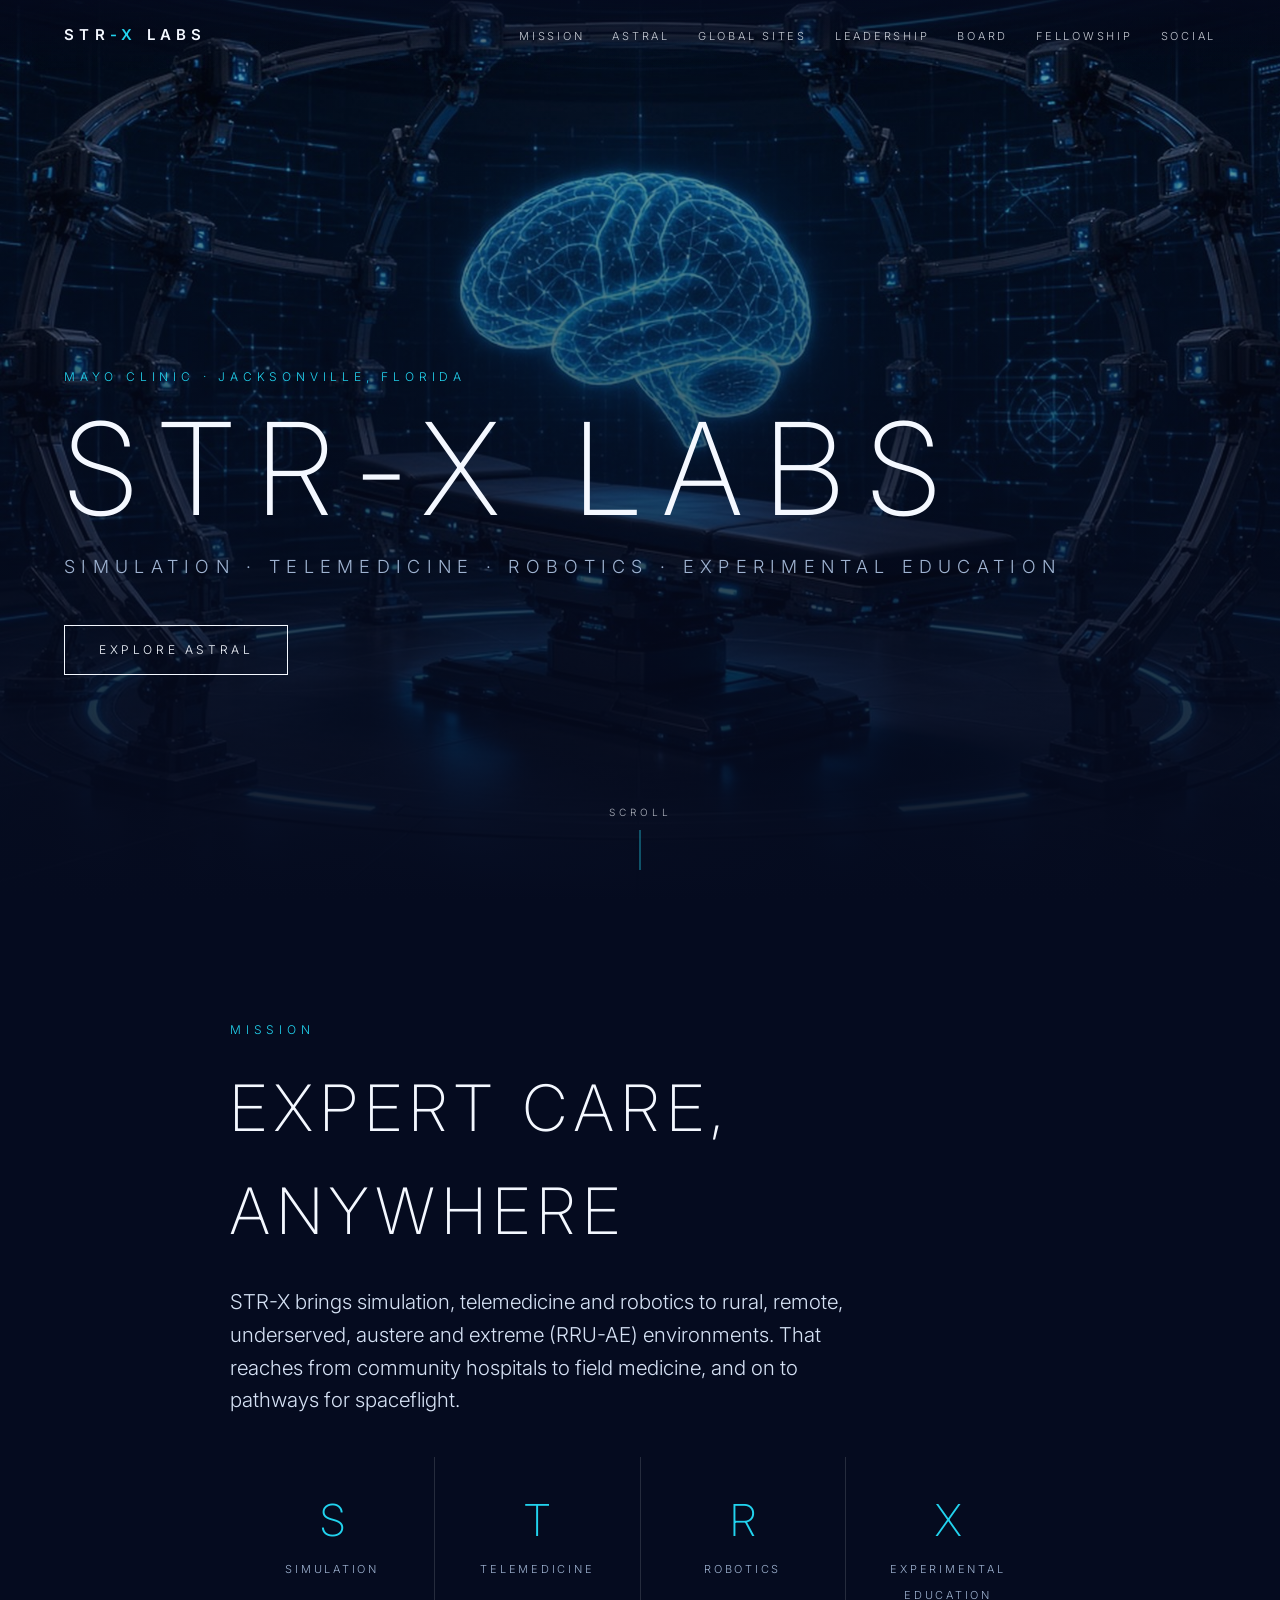
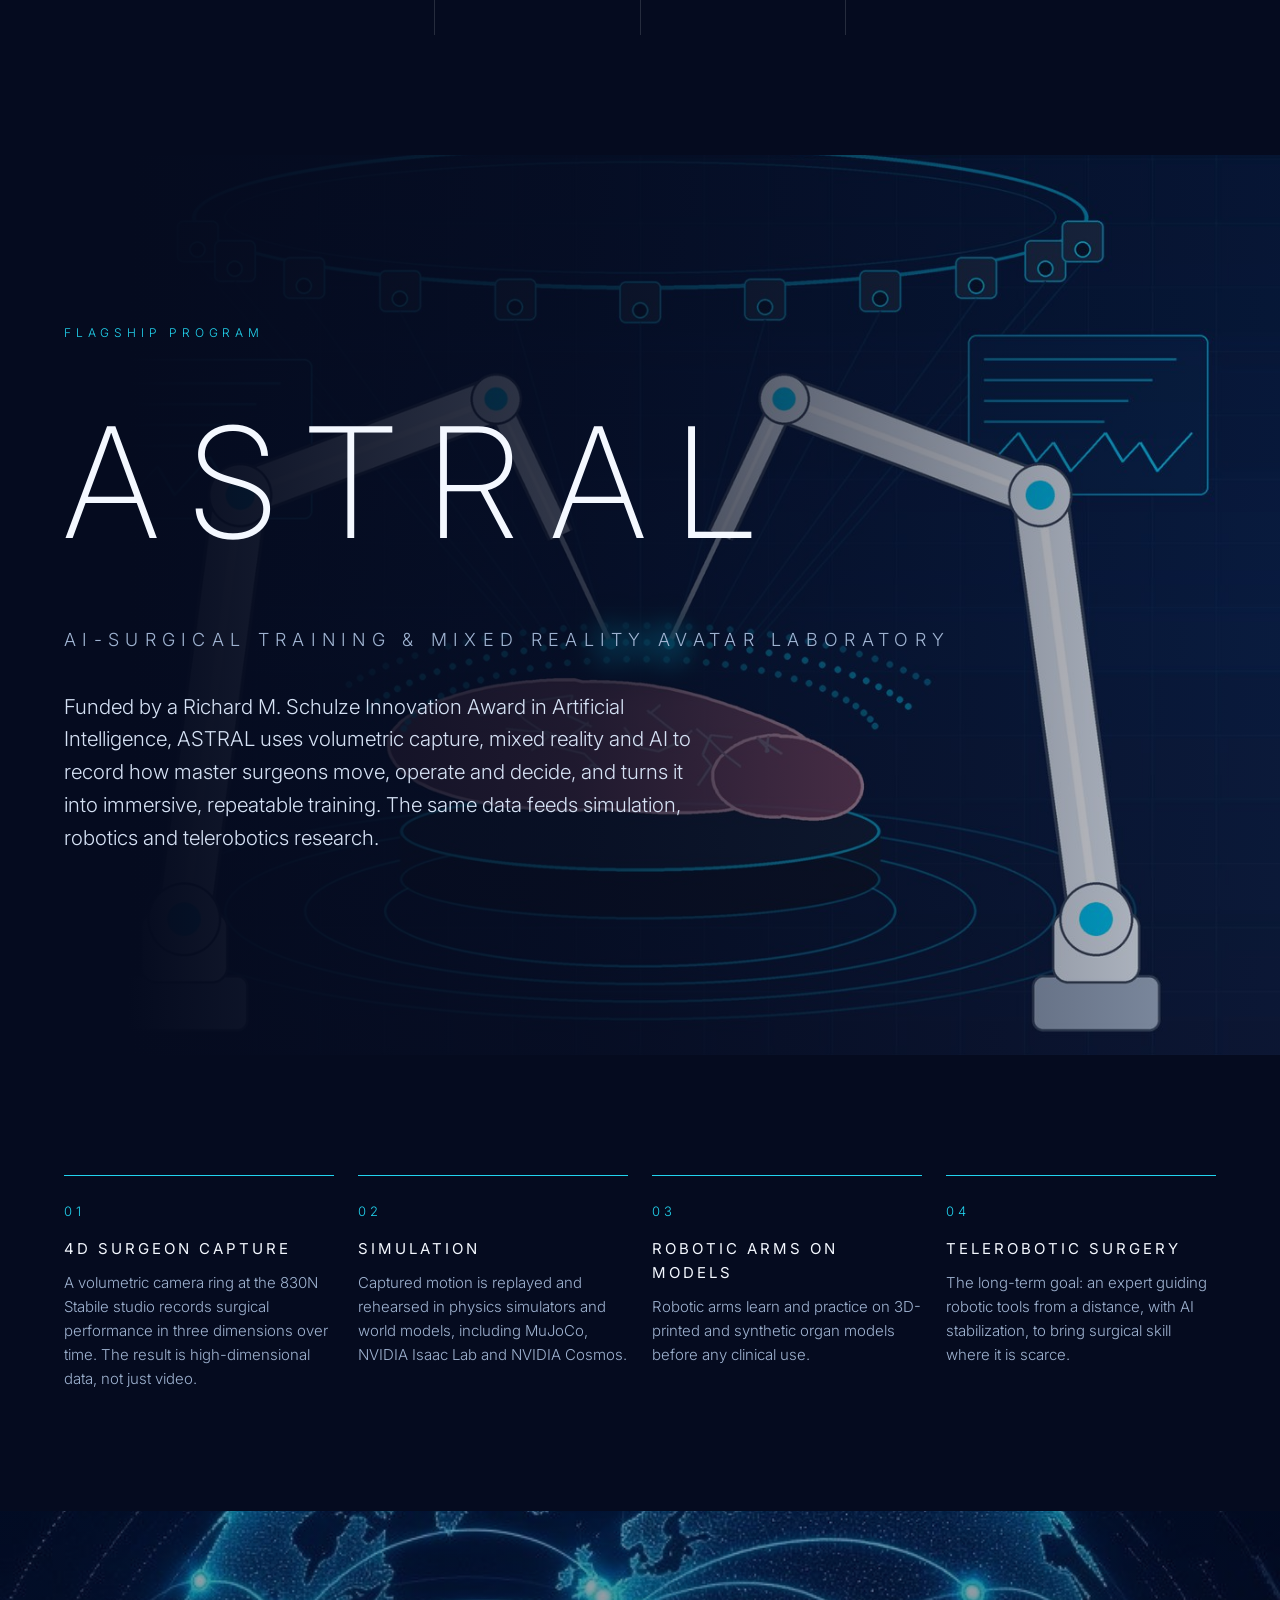
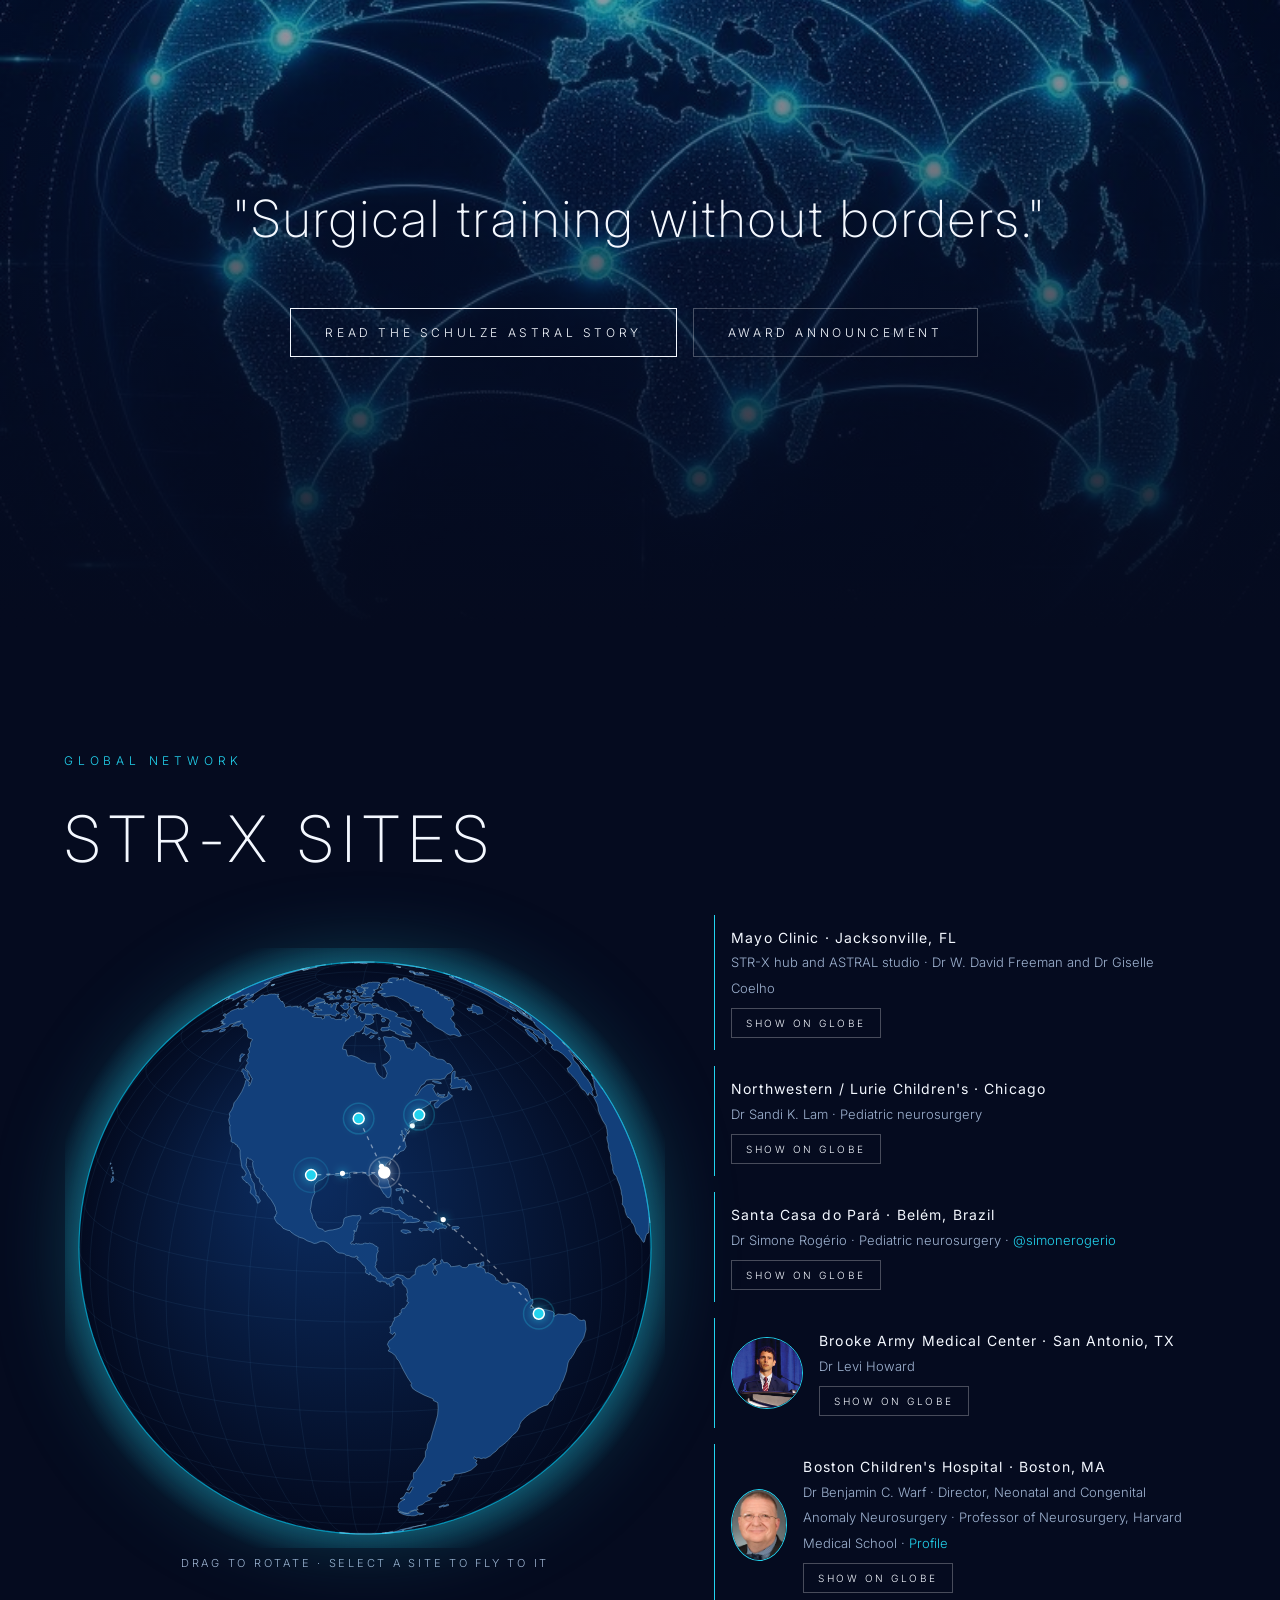
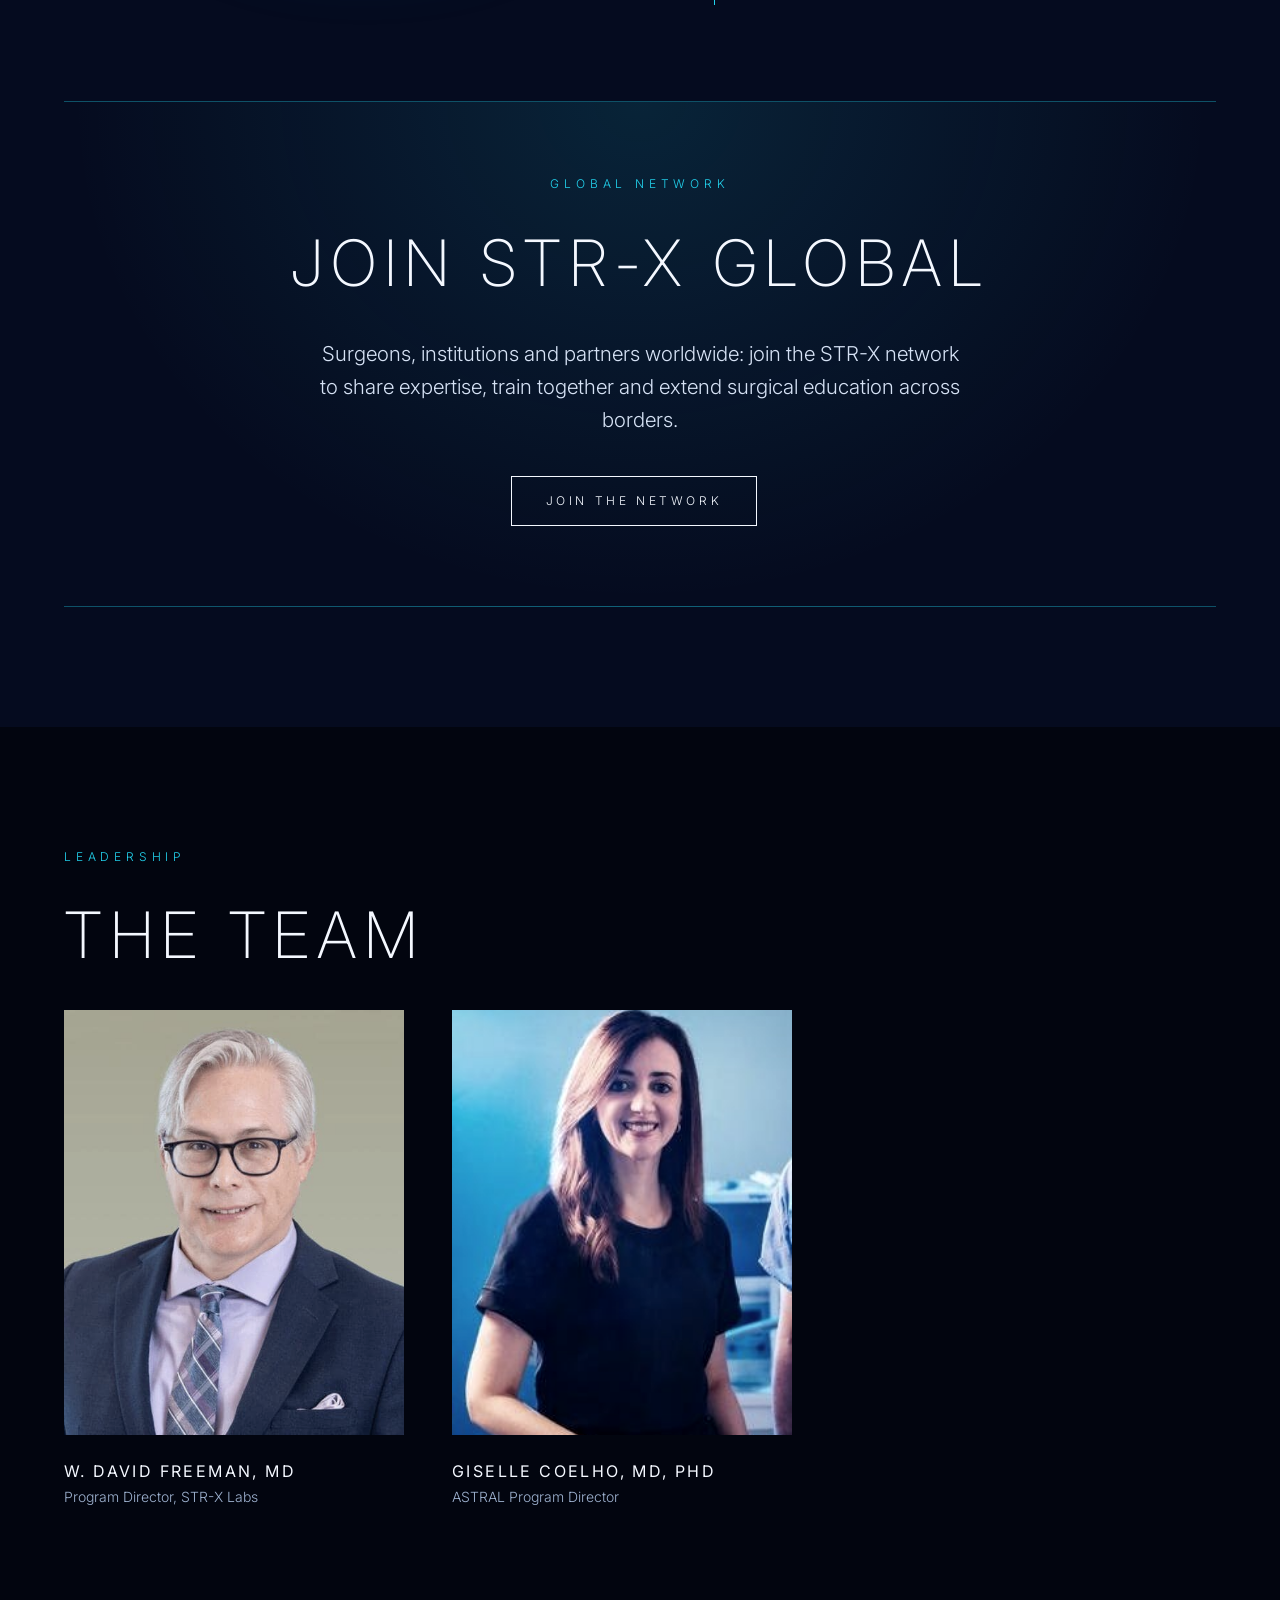
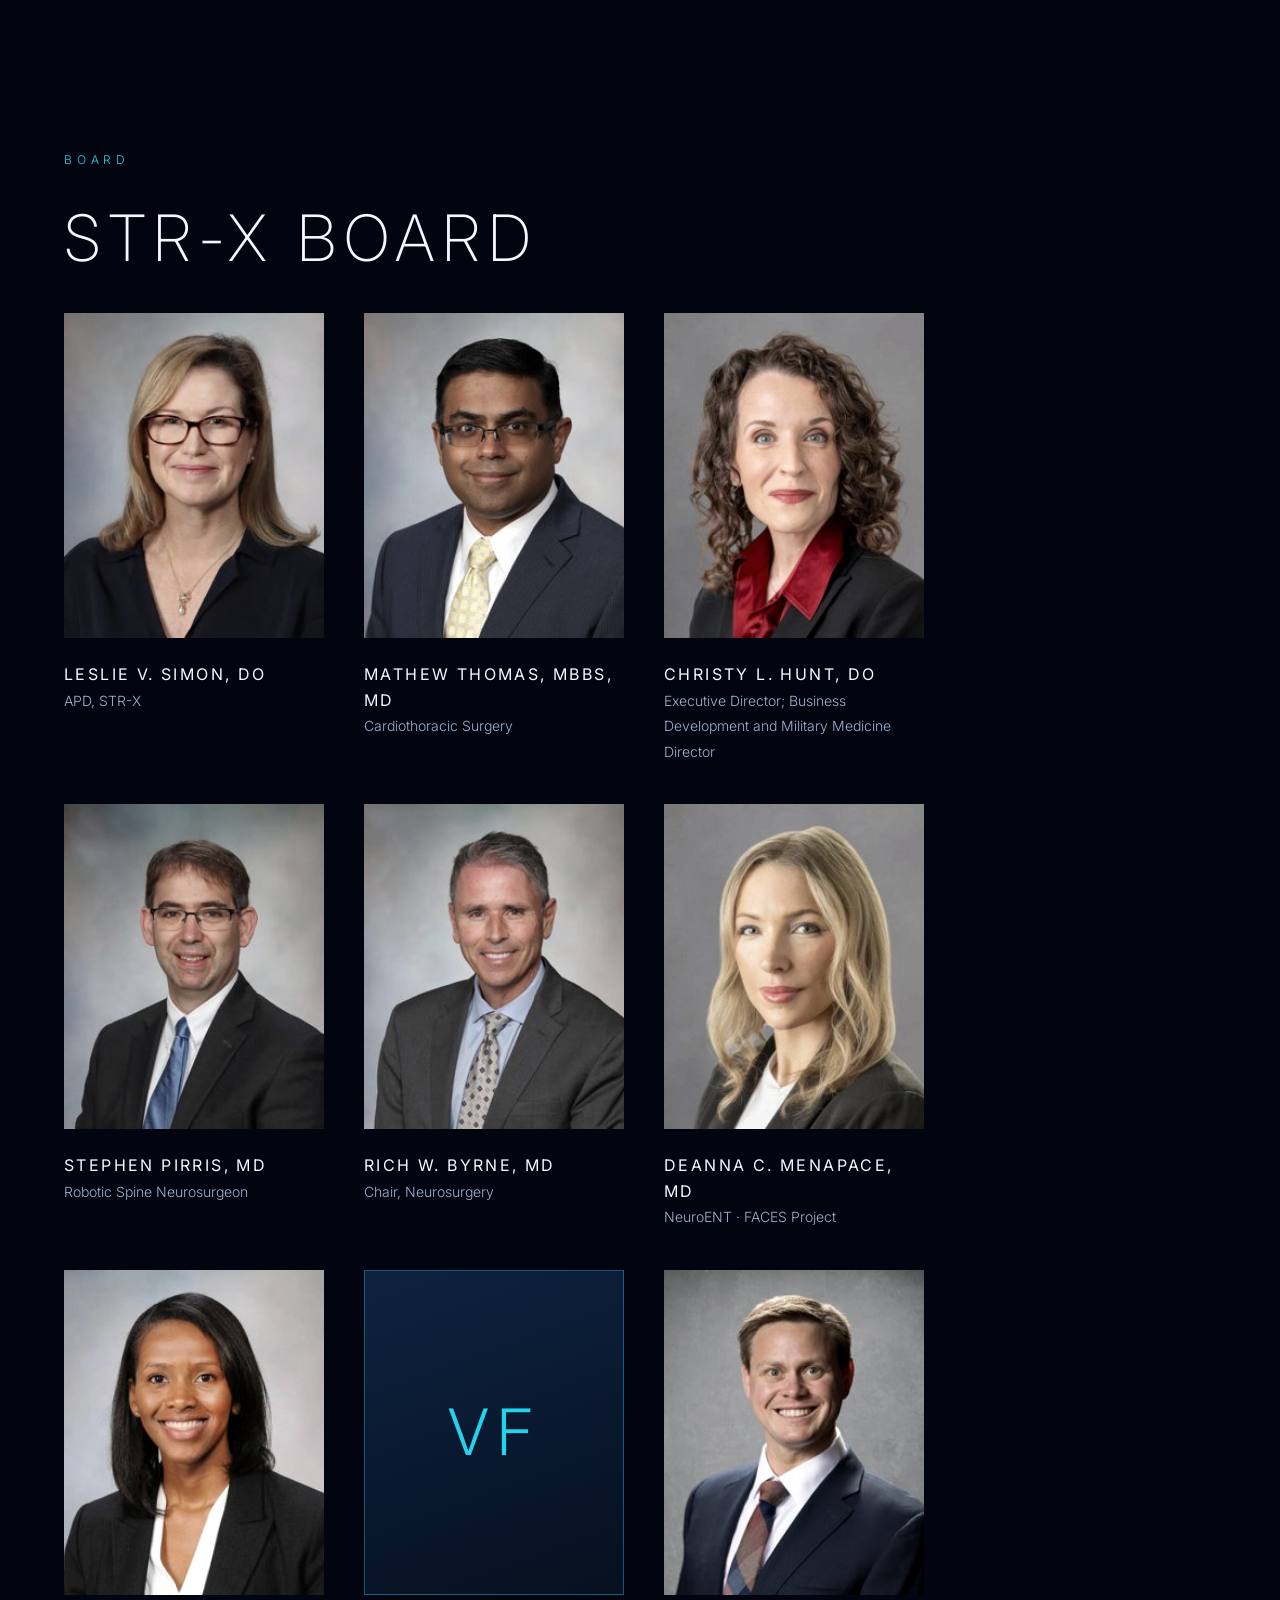
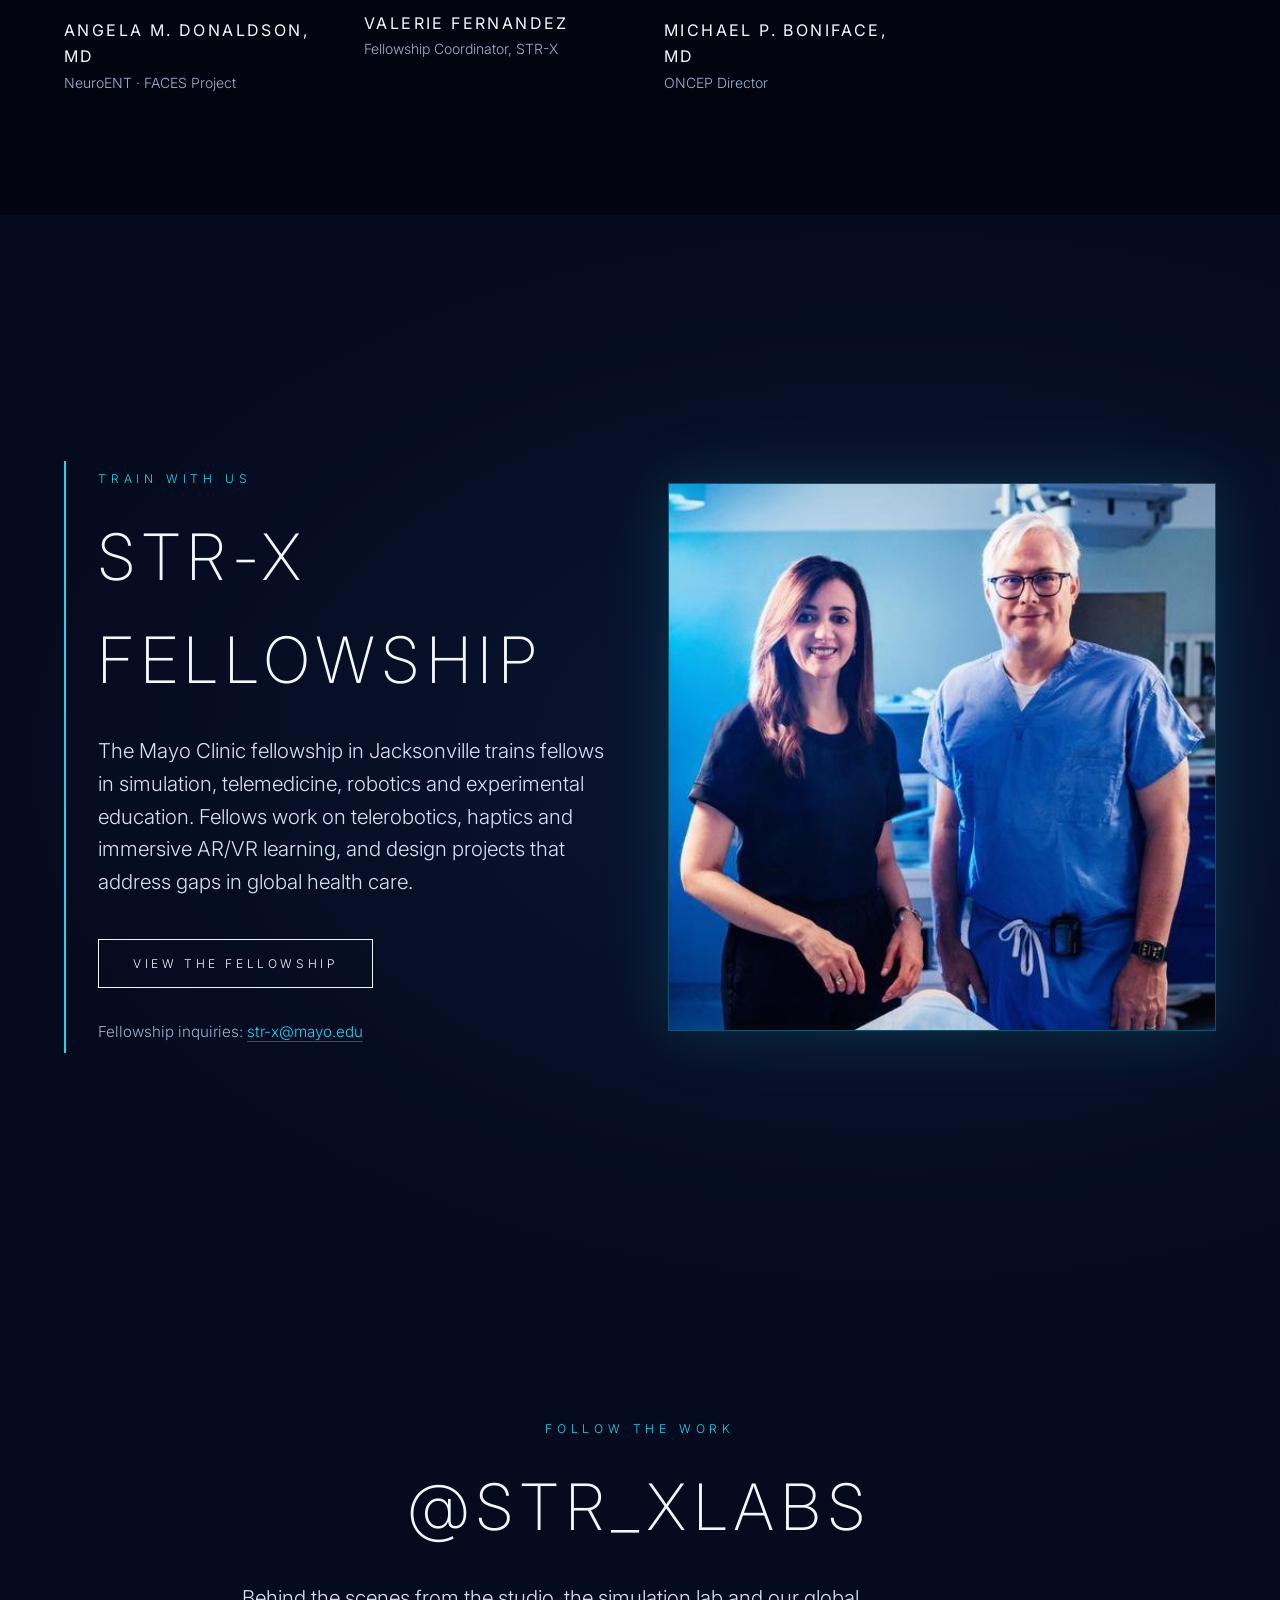
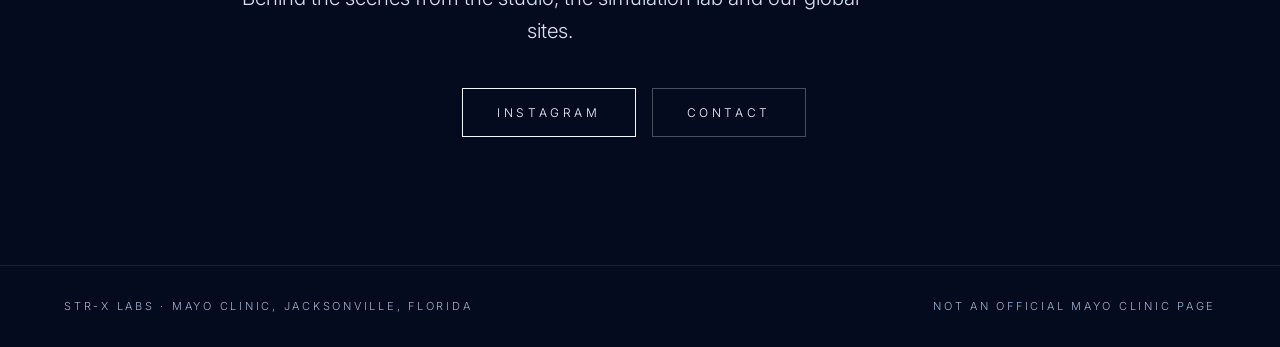
==== commit 30b28ec0: "Add STR-X Board section" ====
--- a/index.html
+++ b/index.html
@@ -7,7 +7,7 @@
 <link rel="stylesheet" href="style.css">
 </head><body>
 <header class="nav"><a class="logo" href="#top">STR<span>-X</span> LABS</a>
-<nav><a href="#mission">Mission</a><a href="#astral">ASTRAL</a><a href="#sites">Global sites</a><a href="#team">Leadership</a><a href="#learn">Fellowship</a><a href="#social">Social</a></nav></header>
+<nav><a href="#mission">Mission</a><a href="#astral">ASTRAL</a><a href="#sites">Global sites</a><a href="#team">Leadership</a><a href="#board">Board</a><a href="#learn">Fellowship</a><a href="#social">Social</a></nav></header>
 
 <section id="top" class="hero full" style="--img:url(assets/ring.jpg)">
  <div class="shade"></div>
@@ -96,6 +96,23 @@
  </div>
 </section>
 
+<section id="board" class="band dark">
+ <div class="inner">
+  <p class="kicker">Board</p>
+  <h2>STR-X Board</h2>
+  <div class="team board">
+   <figure><img src="assets/leslie-simon.jpg" alt="Leslie V. Simon, DO"><figcaption><b>Leslie V. Simon, DO</b><span>APD, STR-X</span></figcaption></figure>
+   <figure><img src="assets/mathew-thomas.jpg" alt="Mathew Thomas, MBBS, MD"><figcaption><b>Mathew Thomas, MBBS, MD</b><span>Cardiothoracic Surgery</span></figcaption></figure>
+   <figure><img src="assets/christy-hunt.jpg" alt="Christy L. Hunt, DO"><figcaption><b>Christy L. Hunt, DO</b><span>Executive Director; Business Development and Military Medicine Director</span></figcaption></figure>
+   <figure><img src="assets/stephen-pirris.jpg" alt="Stephen Pirris, MD"><figcaption><b>Stephen Pirris, MD</b><span>Robotic Spine Neurosurgeon</span></figcaption></figure>
+   <figure><img src="assets/rich-byrne.jpg" alt="Rich W. Byrne, MD"><figcaption><b>Rich W. Byrne, MD</b><span>Chair, Neurosurgery</span></figcaption></figure>
+   <figure><img src="assets/deanna-menapace.jpg" alt="Deanna C. Menapace, MD"><figcaption><b>Deanna C. Menapace, MD</b><span>NeuroENT · FACES Project</span></figcaption></figure>
+   <figure><img src="assets/angela-donaldson.jpg" alt="Angela M. Donaldson, MD"><figcaption><b>Angela M. Donaldson, MD</b><span>NeuroENT · FACES Project</span></figcaption></figure>
+   <figure><div class="initials" aria-hidden="true">VF</div><figcaption><b>Valerie Fernandez</b><span>Fellowship Coordinator, STR-X</span></figcaption></figure>
+   <figure><img src="assets/michael-boniface.jpg" alt="Michael P. Boniface, MD"><figcaption><b>Michael P. Boniface, MD</b><span>ONCEP Director</span></figcaption></figure>
+  </div>
+ </div>
+</section>
 <section id="learn" class="learn">
  <div class="inner learn-grid">
  <figure class="learn-photo reveal"><img src="assets/duo.jpg" alt="Dr Giselle Coelho and Dr W. David Freeman at Mayo Clinic Jacksonville"></figure>
--- a/style.css
+++ b/style.css
@@ -38,7 +38,9 @@
 figcaption{padding-top:16px}figcaption b{display:block;font-weight:400;letter-spacing:.15em;text-transform:uppercase}figcaption span{color:var(--mute);font-size:14px}
 footer{display:flex;justify-content:space-between;padding:32px 5vw;font-size:11px;letter-spacing:.25em;text-transform:uppercase;color:var(--mute);border-top:1px solid #ffffff14}
 .reveal{opacity:0;transform:translateY(30px);transition:1s ease}.reveal.on{opacity:1;transform:none}
-@media(max-width:860px){.nav nav{display:none}.grid4,.sitelist{list-style:none;display:flex;flex-direction:column;gap:16px}.pillars{grid-template-columns:1fr 1fr}.team{grid-template-columns:1fr 1fr;gap:20px}.gwrap{grid-template-columns:1fr}footer{flex-direction:column;gap:8px}}
+.team.board{grid-template-columns:repeat(3,minmax(0,260px));gap:40px}.team.board figcaption span{font-size:14px}
+.initials{width:100%;aspect-ratio:4/5;display:flex;align-items:center;justify-content:center;background:linear-gradient(160deg,#0d2240,#06101f);border:1px solid rgba(56,214,255,.35);color:var(--cyan);font-size:clamp(36px,5vw,64px);letter-spacing:.12em;font-weight:300}
+@media(max-width:860px){.team.board{grid-template-columns:1fr 1fr}.nav nav{display:none}.grid4,.sitelist{list-style:none;display:flex;flex-direction:column;gap:16px}.pillars{grid-template-columns:1fr 1fr}.team{grid-template-columns:1fr 1fr;gap:20px}.gwrap{grid-template-columns:1fr}footer{flex-direction:column;gap:8px}}
 @media(max-width:520px){.grid4,.sitelist{list-style:none;display:flex;flex-direction:column;gap:16px}}
 .gwrap{display:grid;grid-template-columns:1.2fr 1fr;gap:48px;align-items:center}
 .globe-col{position:relative;text-align:center}
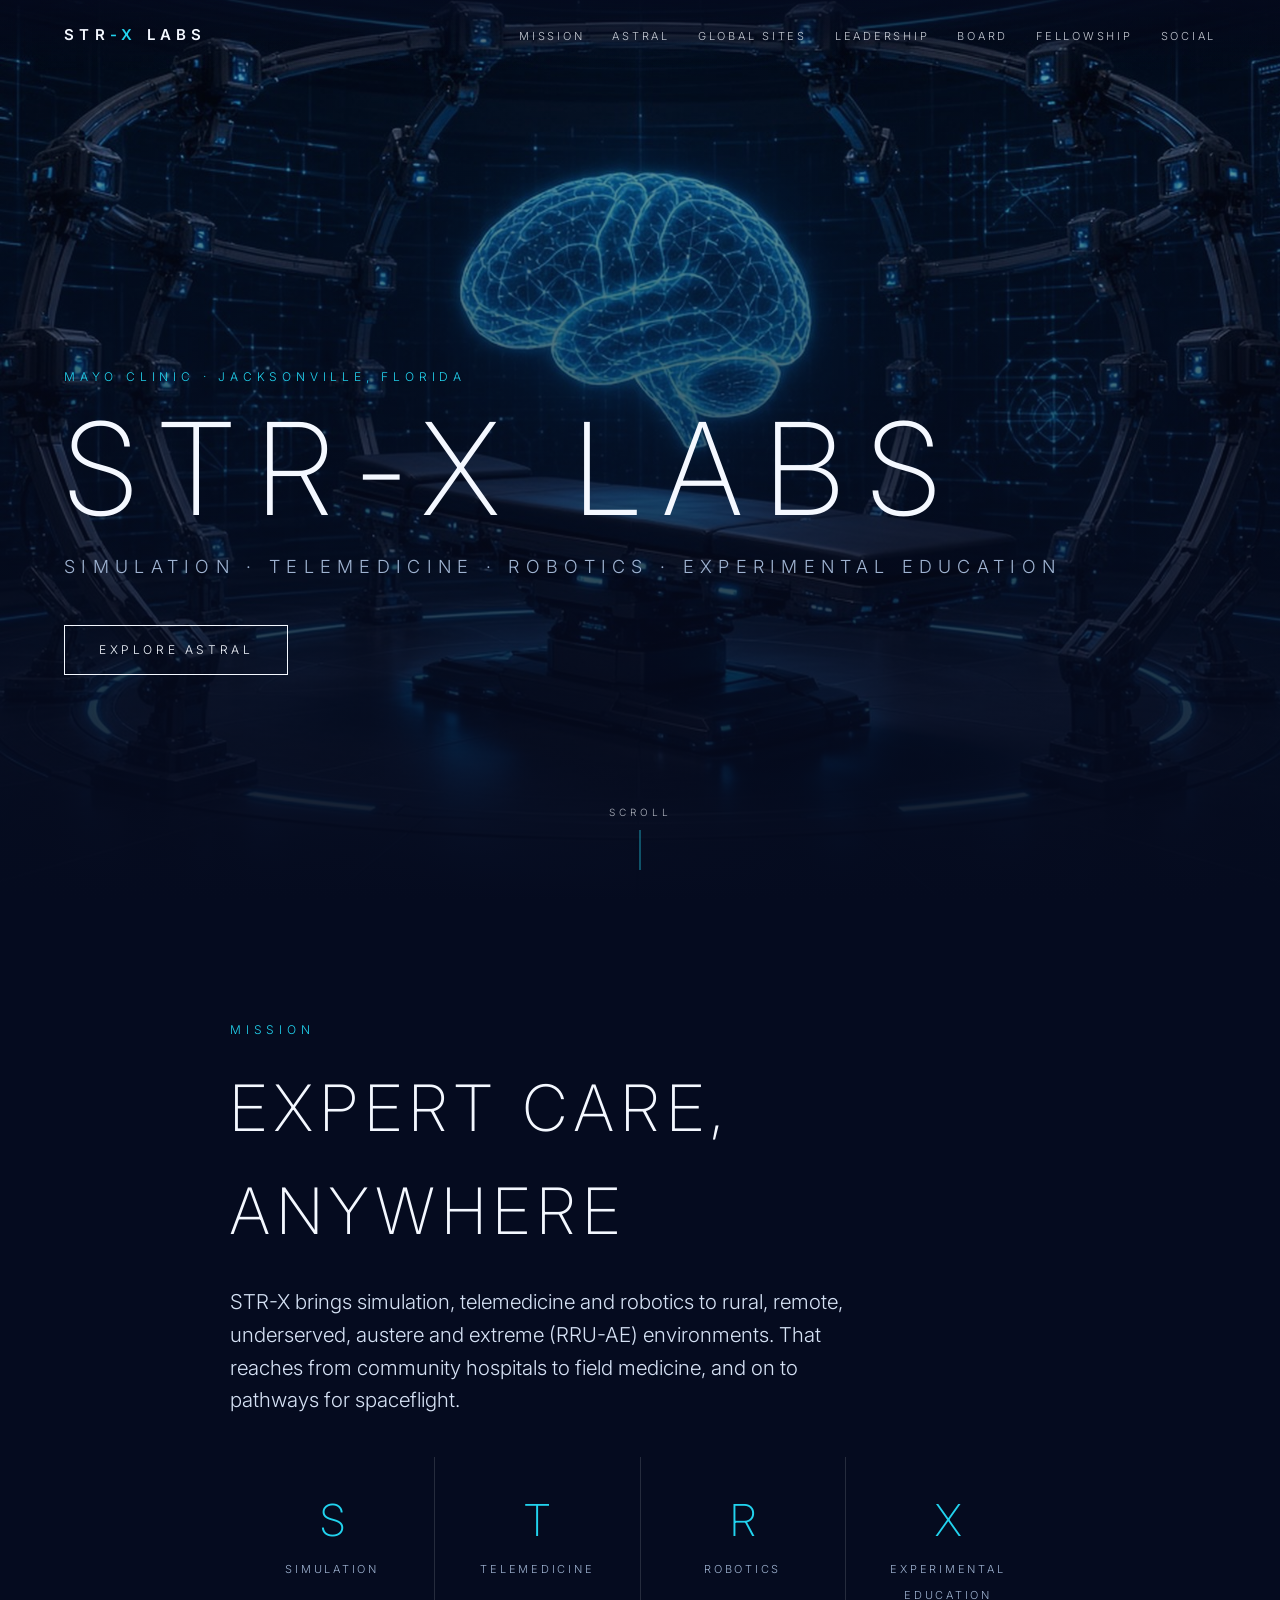
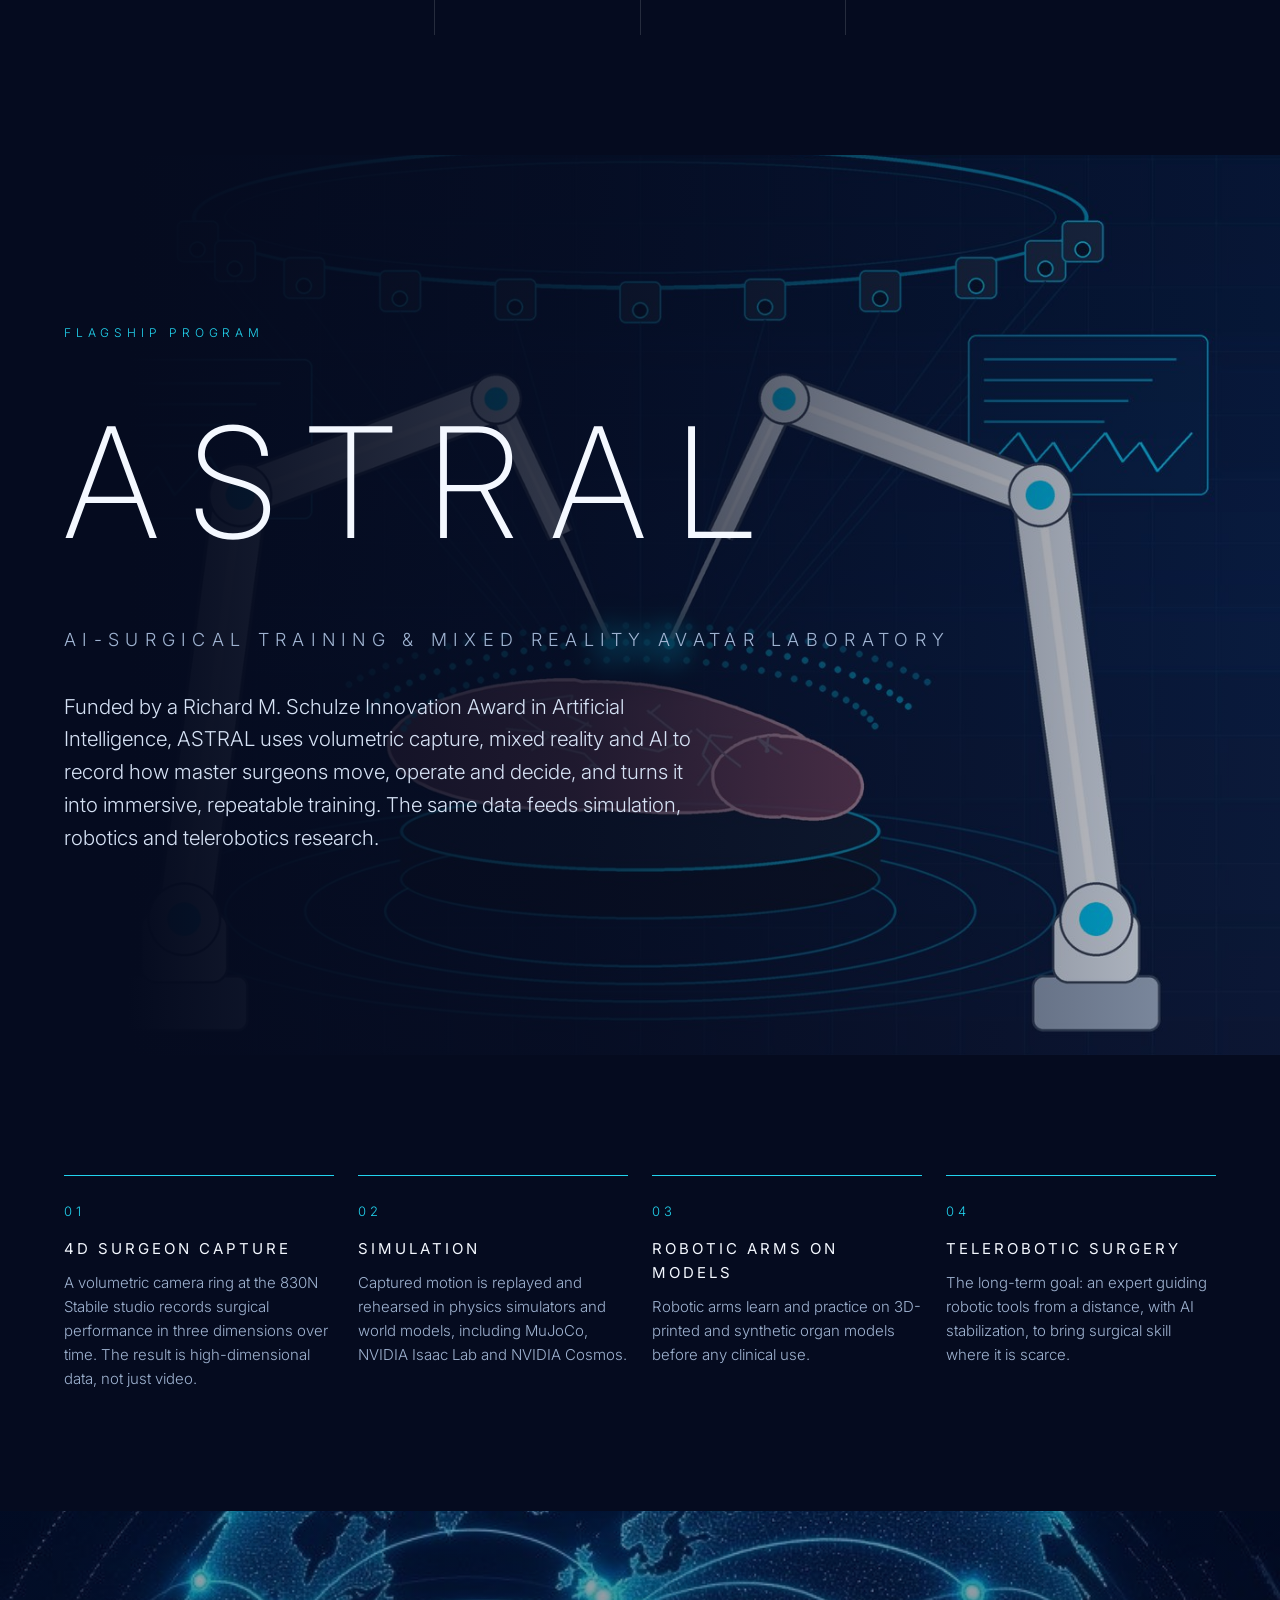
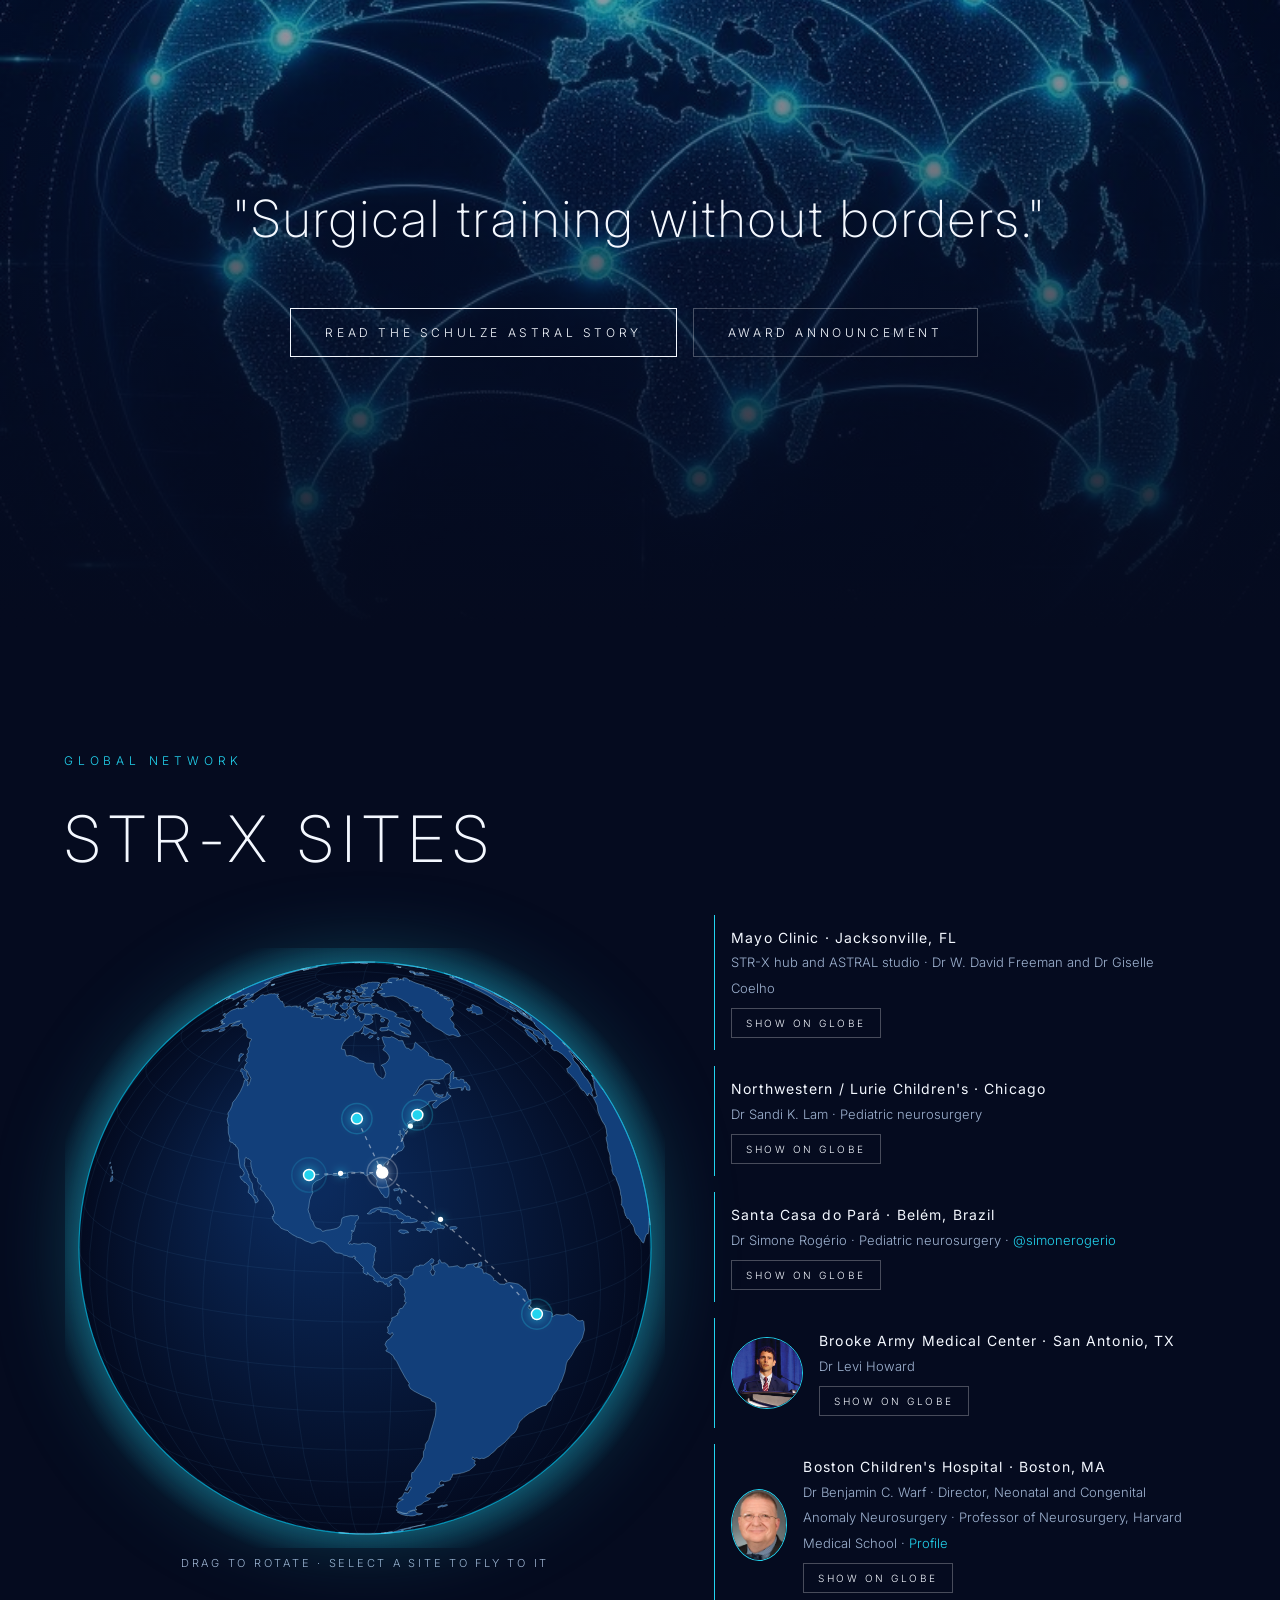
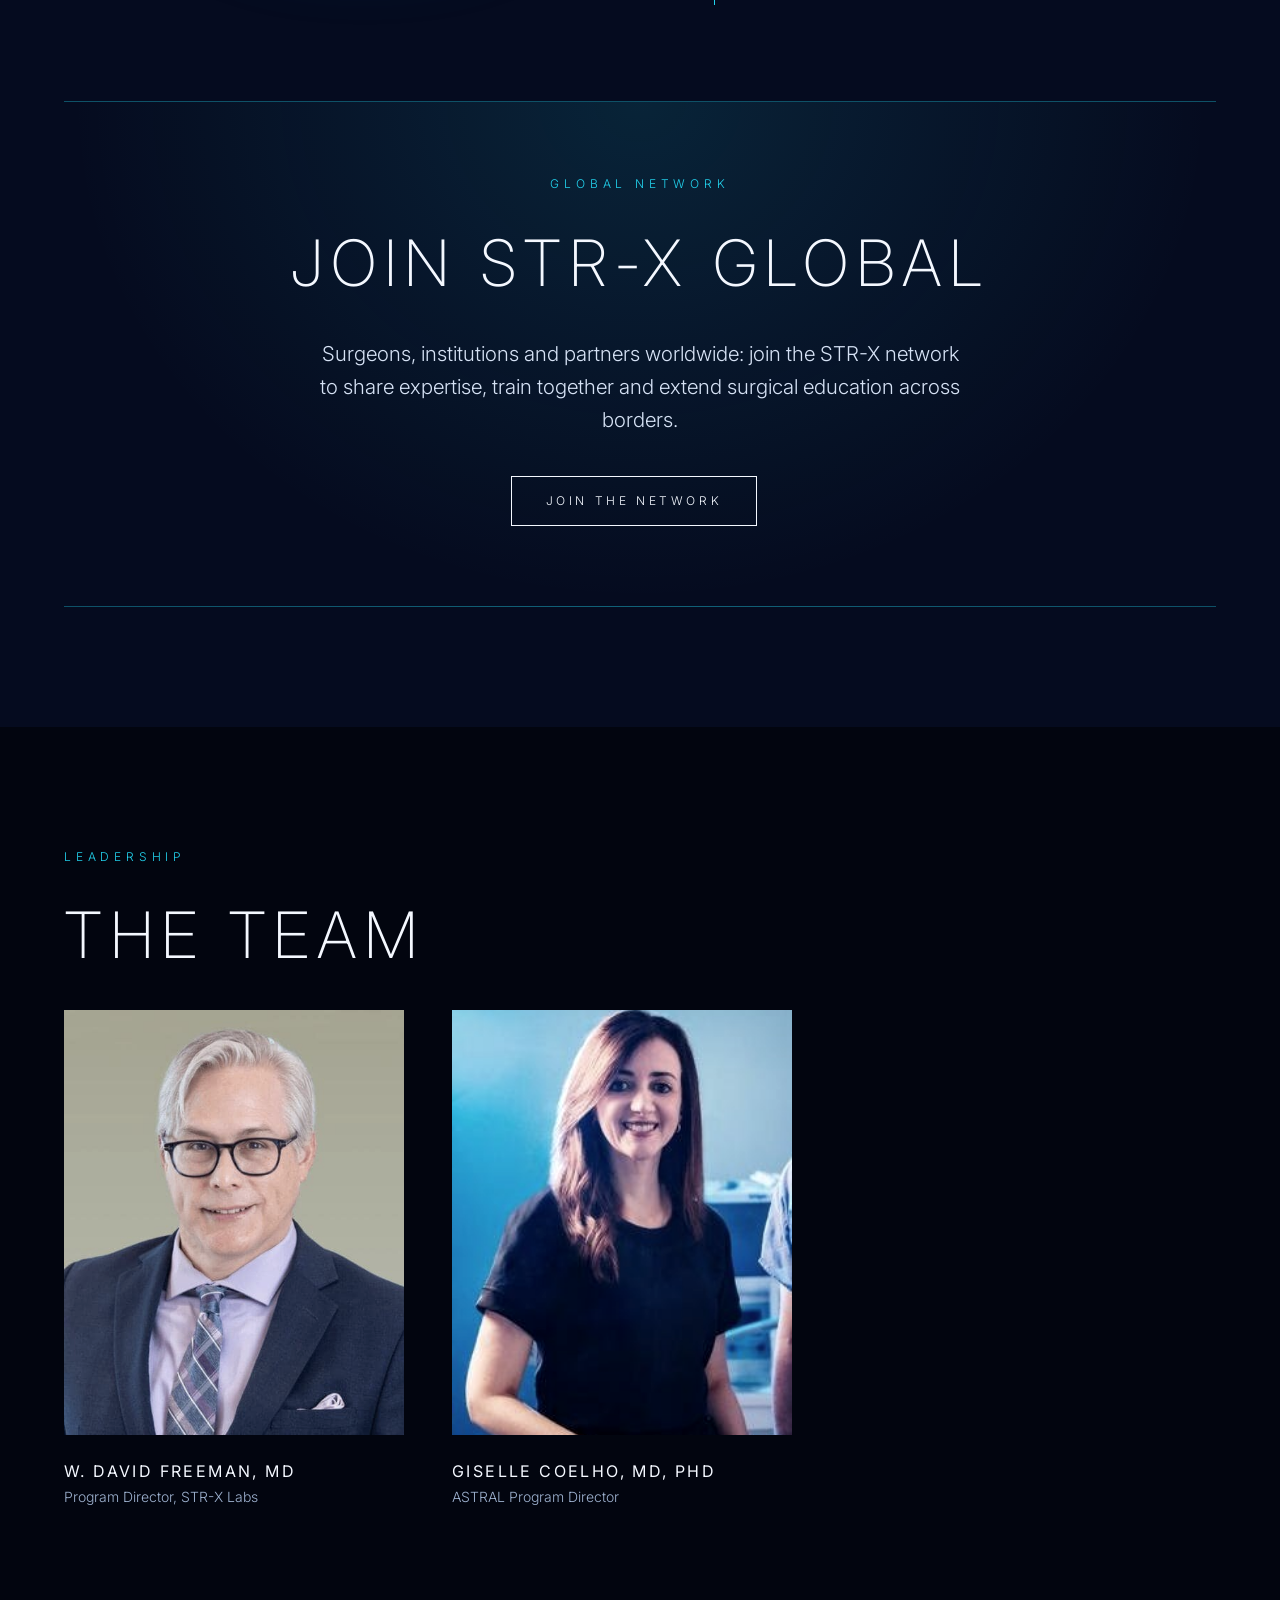
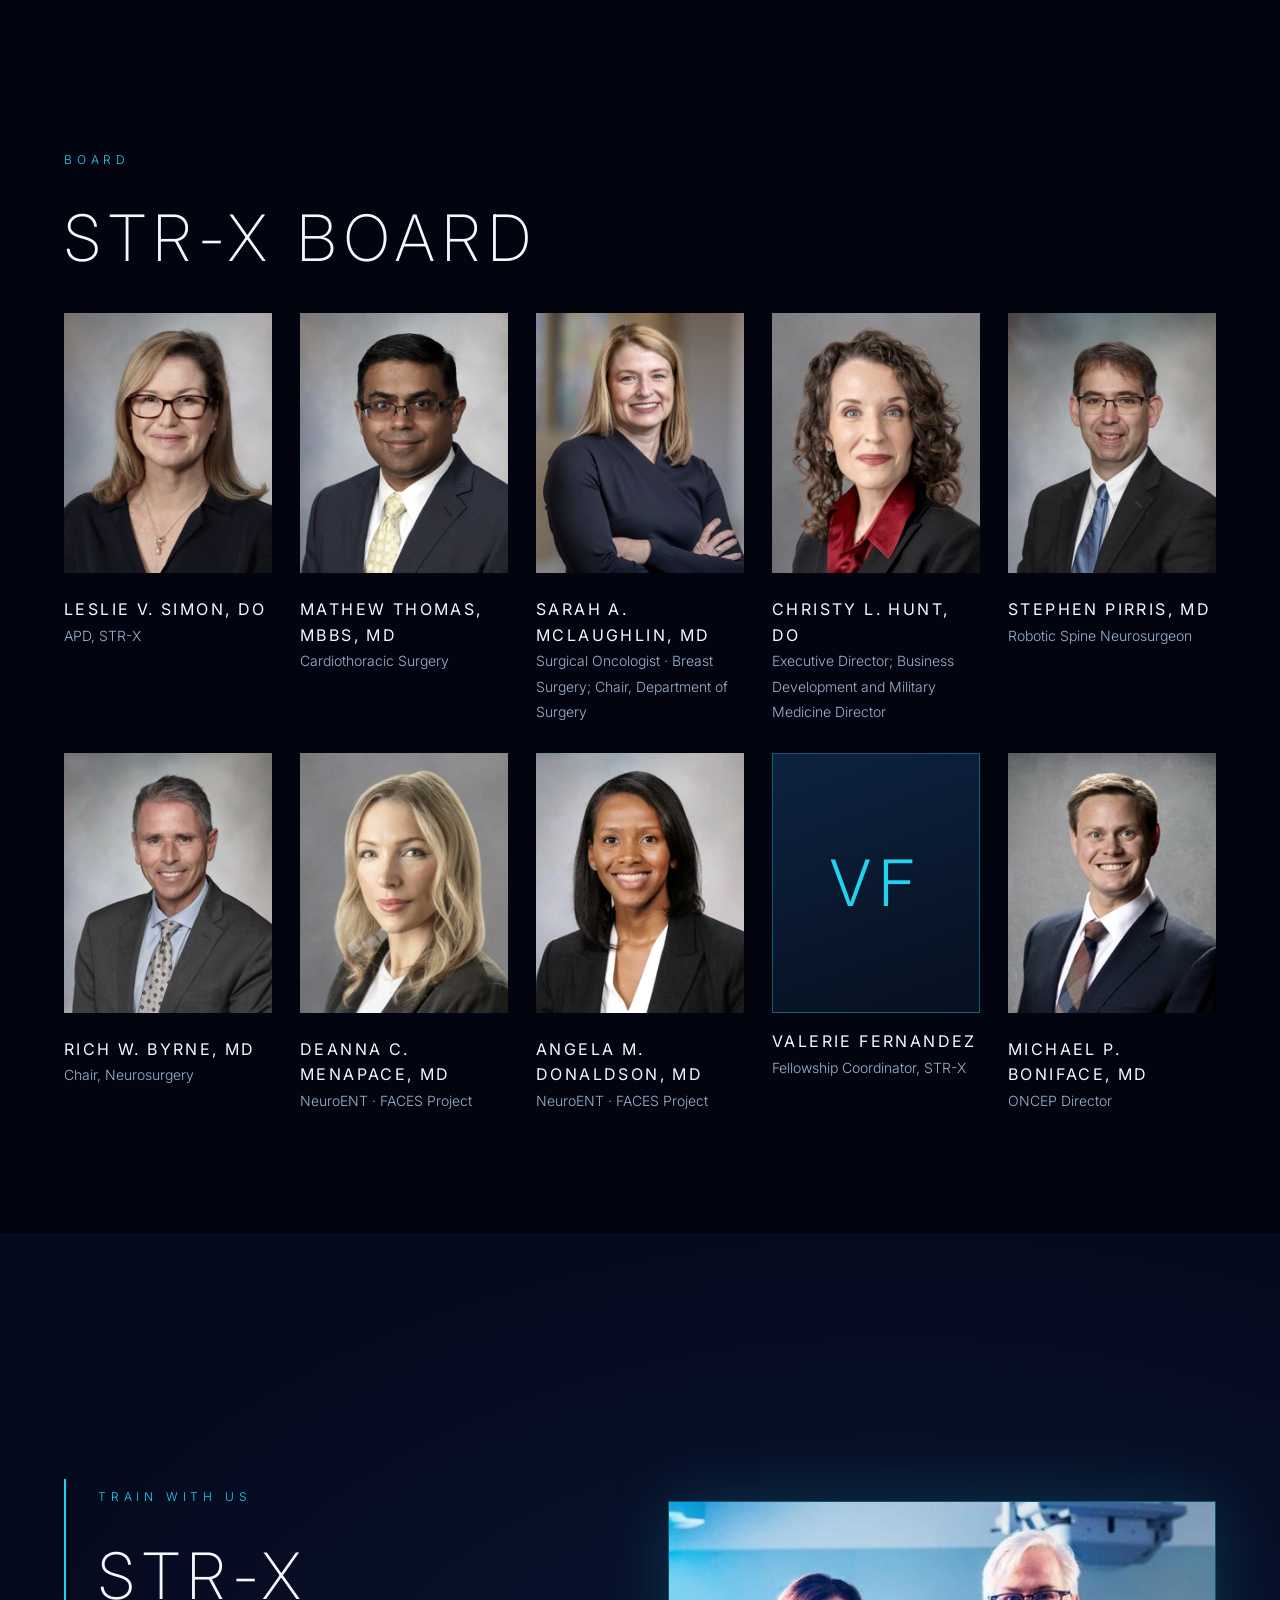
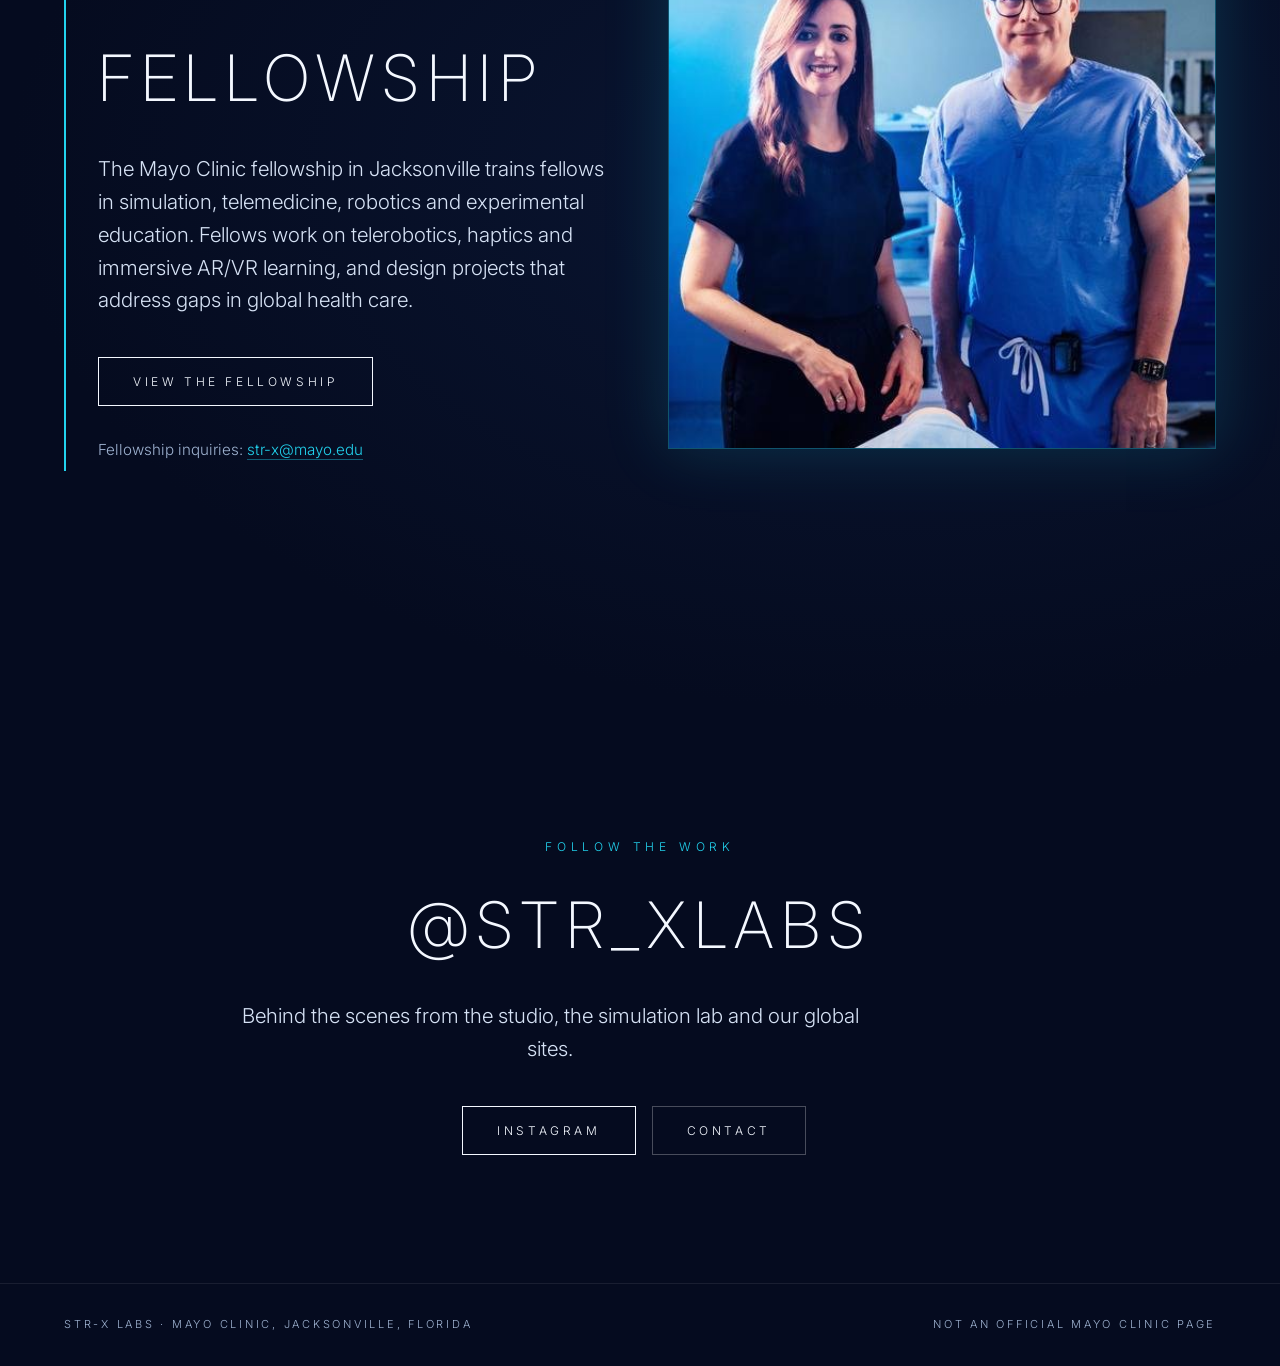
==== commit aebc6356: "Board: add Dr Sarah A. McLaughlin" ====
--- a/index.html
+++ b/index.html
@@ -103,6 +103,7 @@
   <div class="team board">
    <figure><img src="assets/leslie-simon.jpg" alt="Leslie V. Simon, DO"><figcaption><b>Leslie V. Simon, DO</b><span>APD, STR-X</span></figcaption></figure>
    <figure><img src="assets/mathew-thomas.jpg" alt="Mathew Thomas, MBBS, MD"><figcaption><b>Mathew Thomas, MBBS, MD</b><span>Cardiothoracic Surgery</span></figcaption></figure>
+   <figure><img src="assets/sarah-mclaughlin.jpg" alt="Sarah A. McLaughlin, MD"><figcaption><b>Sarah A. McLaughlin, MD</b><span>Surgical Oncologist · Breast Surgery; Chair, Department of Surgery</span></figcaption></figure>
    <figure><img src="assets/christy-hunt.jpg" alt="Christy L. Hunt, DO"><figcaption><b>Christy L. Hunt, DO</b><span>Executive Director; Business Development and Military Medicine Director</span></figcaption></figure>
    <figure><img src="assets/stephen-pirris.jpg" alt="Stephen Pirris, MD"><figcaption><b>Stephen Pirris, MD</b><span>Robotic Spine Neurosurgeon</span></figcaption></figure>
    <figure><img src="assets/rich-byrne.jpg" alt="Rich W. Byrne, MD"><figcaption><b>Rich W. Byrne, MD</b><span>Chair, Neurosurgery</span></figcaption></figure>
--- a/style.css
+++ b/style.css
@@ -38,7 +38,7 @@
 figcaption{padding-top:16px}figcaption b{display:block;font-weight:400;letter-spacing:.15em;text-transform:uppercase}figcaption span{color:var(--mute);font-size:14px}
 footer{display:flex;justify-content:space-between;padding:32px 5vw;font-size:11px;letter-spacing:.25em;text-transform:uppercase;color:var(--mute);border-top:1px solid #ffffff14}
 .reveal{opacity:0;transform:translateY(30px);transition:1s ease}.reveal.on{opacity:1;transform:none}
-.team.board{grid-template-columns:repeat(3,minmax(0,260px));gap:40px}.team.board figcaption span{font-size:14px}
+.team.board{grid-template-columns:repeat(5,minmax(0,1fr));gap:28px}.team.board figcaption span{font-size:14px}
 .initials{width:100%;aspect-ratio:4/5;display:flex;align-items:center;justify-content:center;background:linear-gradient(160deg,#0d2240,#06101f);border:1px solid rgba(56,214,255,.35);color:var(--cyan);font-size:clamp(36px,5vw,64px);letter-spacing:.12em;font-weight:300}
 @media(max-width:860px){.team.board{grid-template-columns:1fr 1fr}.nav nav{display:none}.grid4,.sitelist{list-style:none;display:flex;flex-direction:column;gap:16px}.pillars{grid-template-columns:1fr 1fr}.team{grid-template-columns:1fr 1fr;gap:20px}.gwrap{grid-template-columns:1fr}footer{flex-direction:column;gap:8px}}
 @media(max-width:520px){.grid4,.sitelist{list-style:none;display:flex;flex-direction:column;gap:16px}}
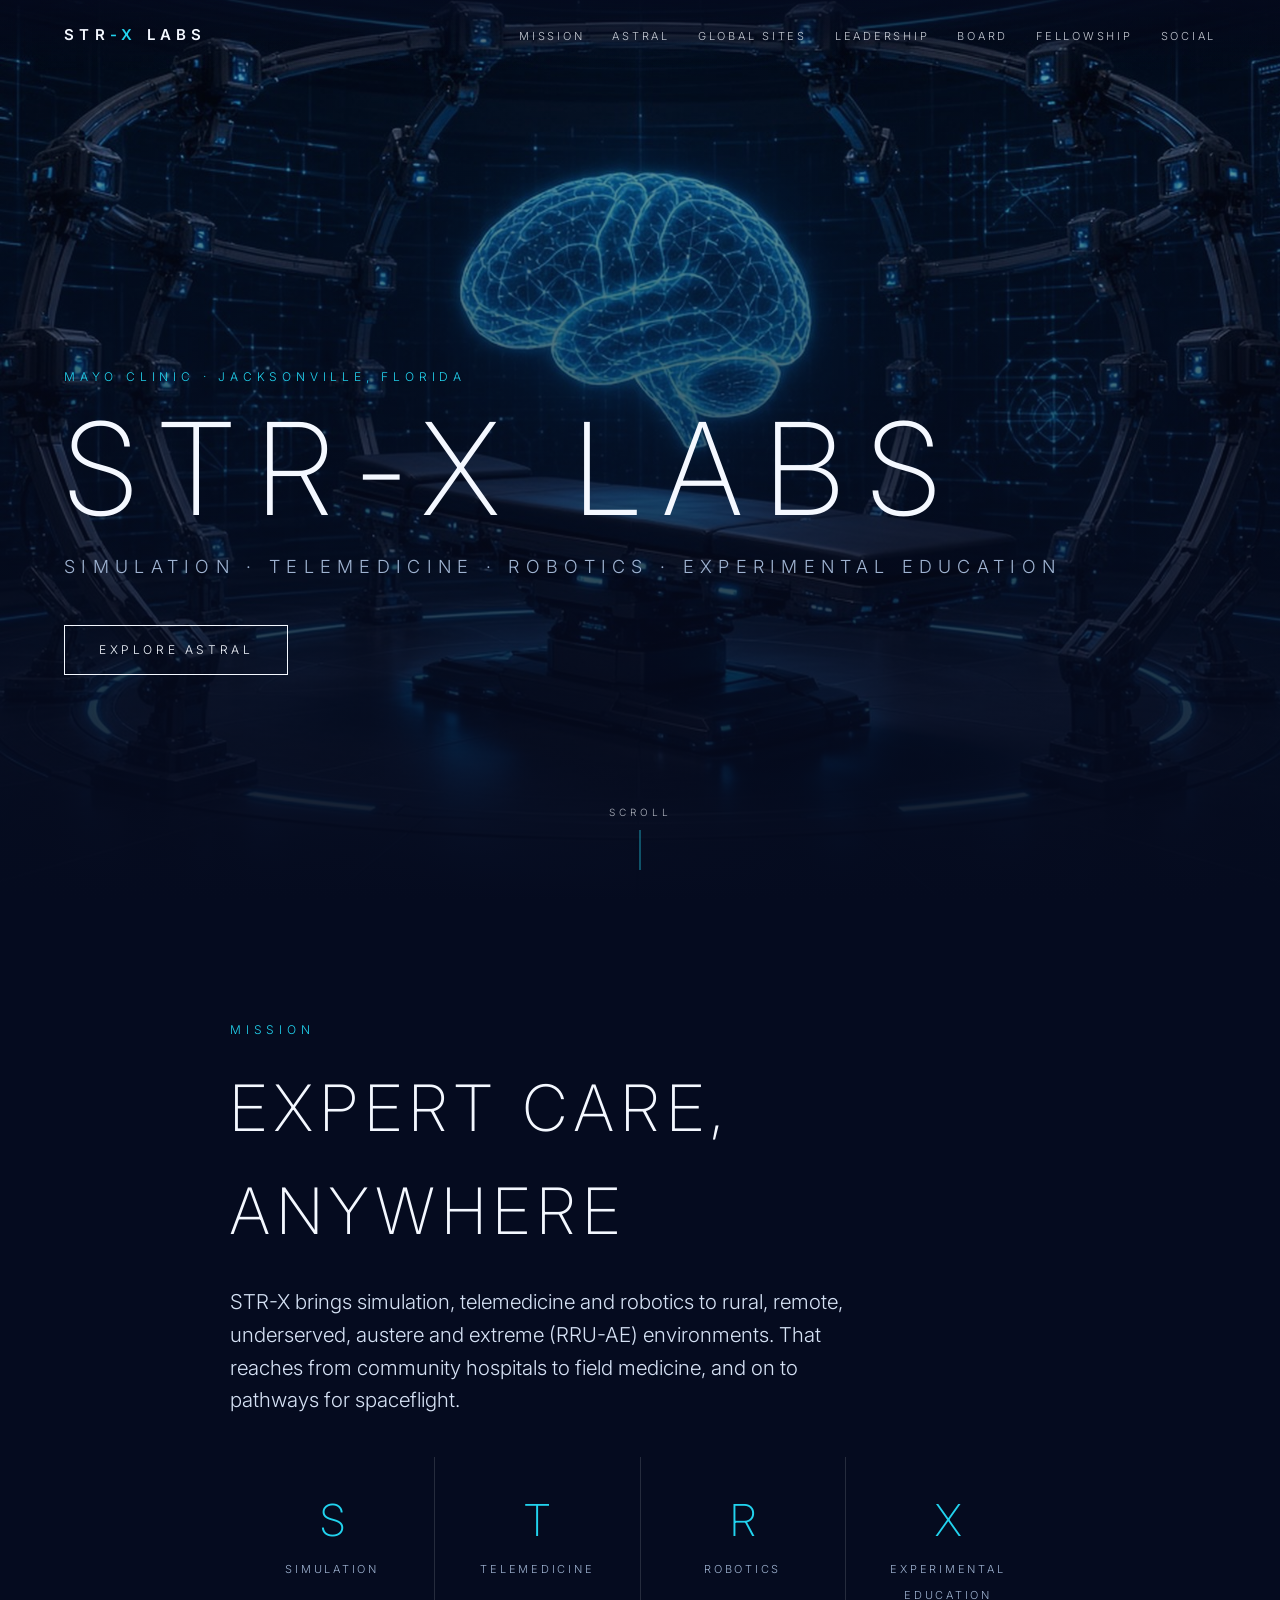
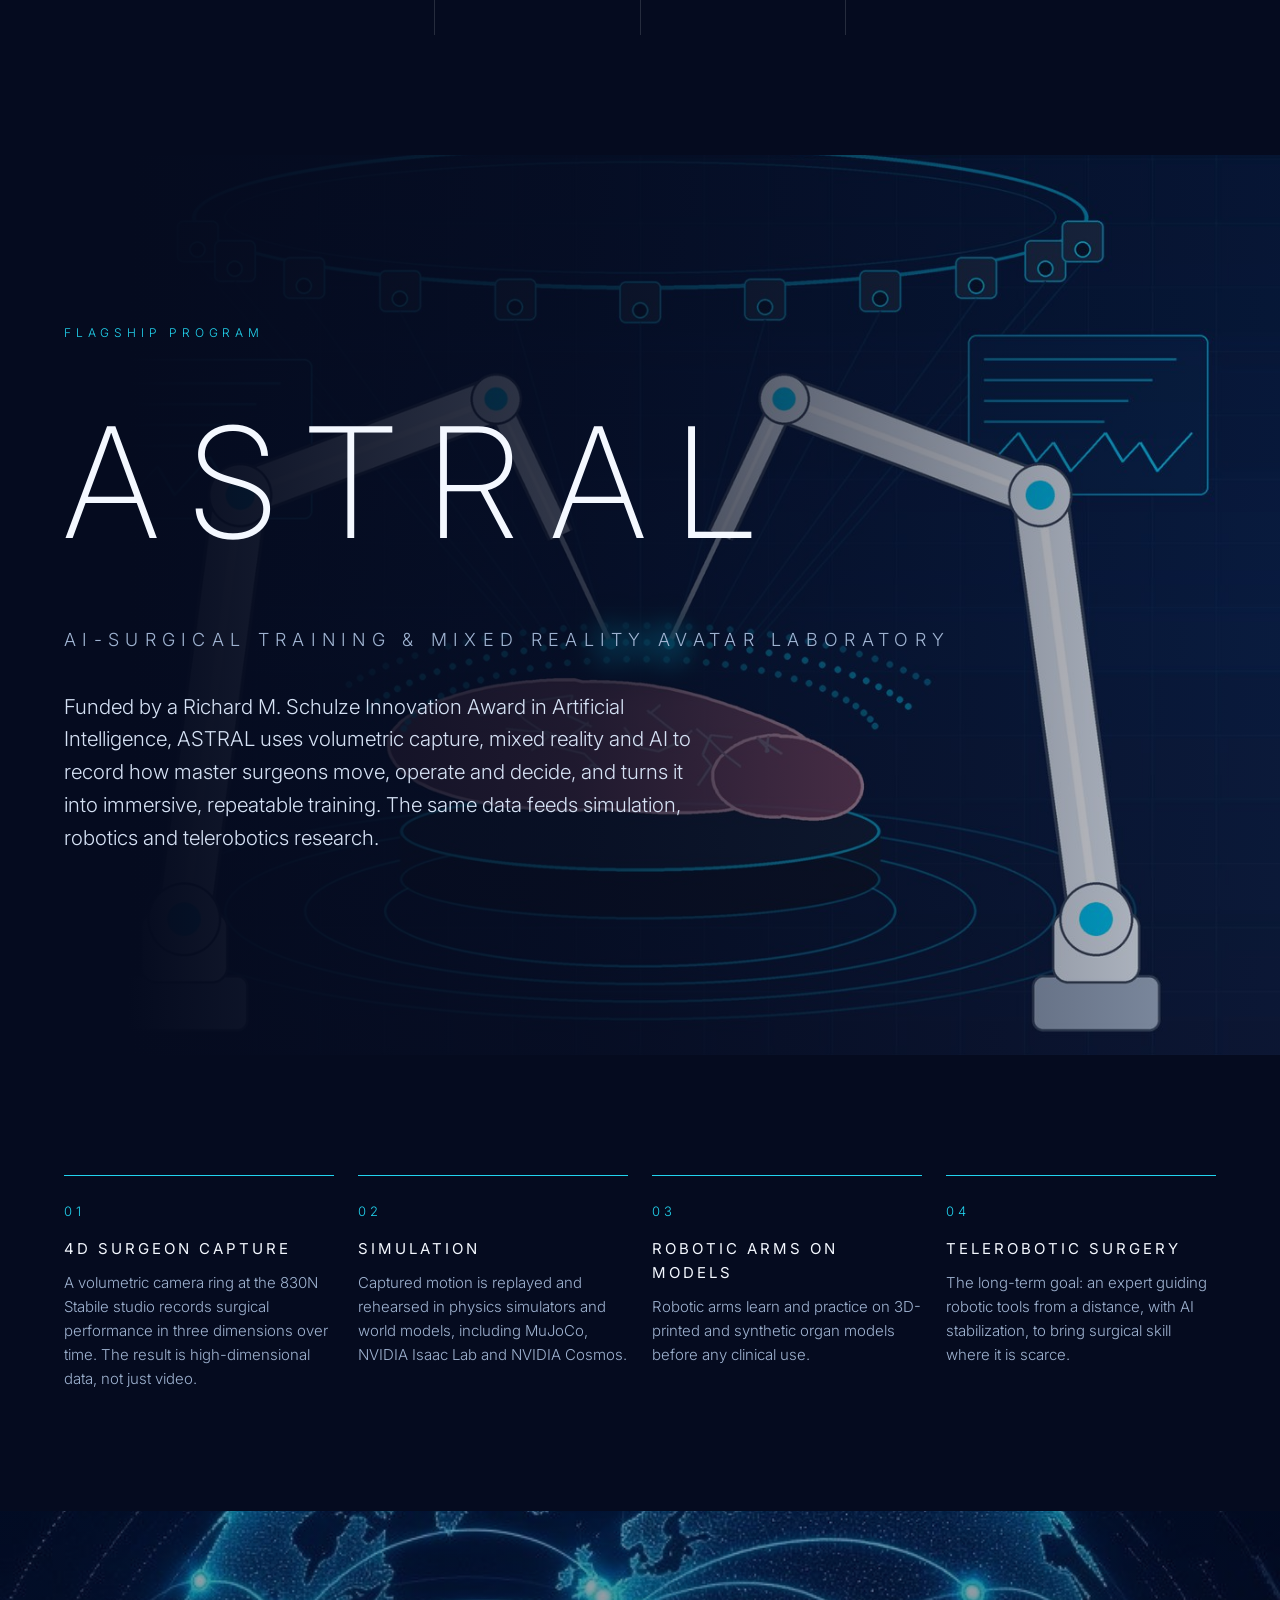
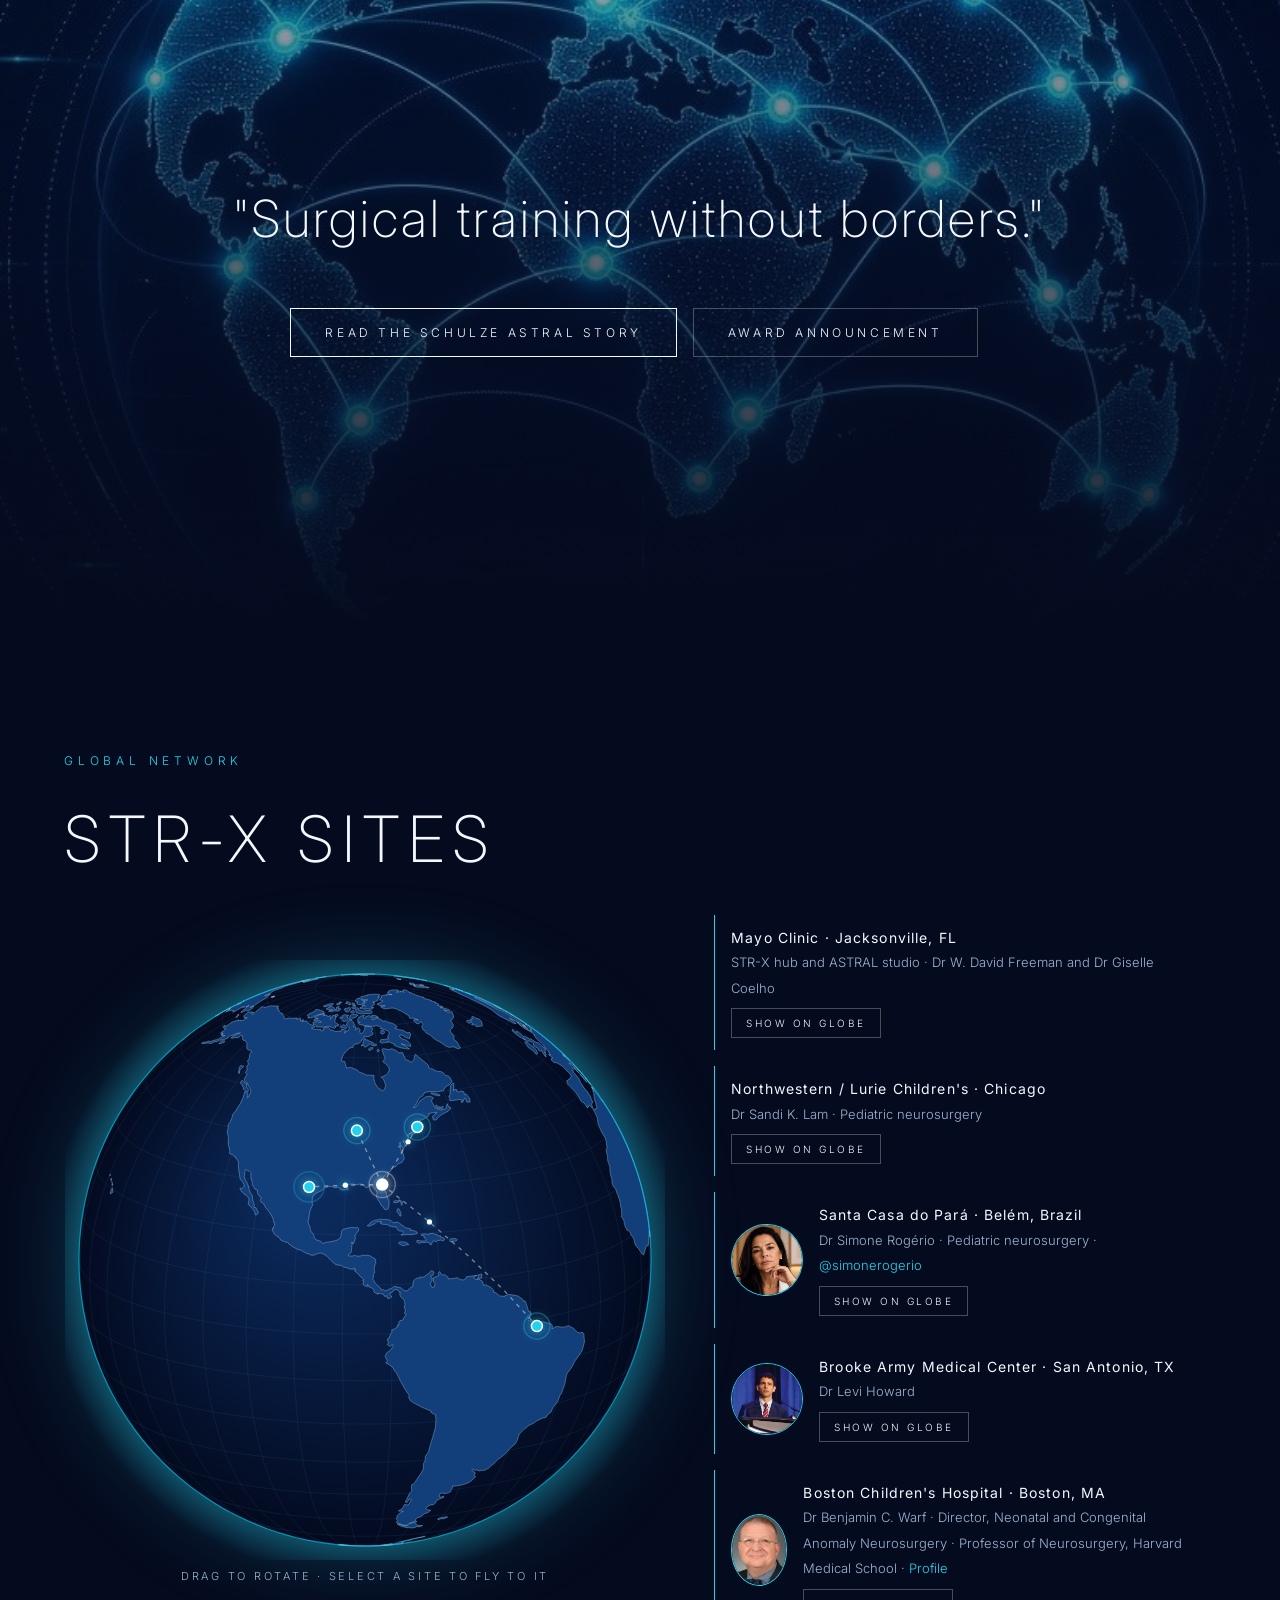
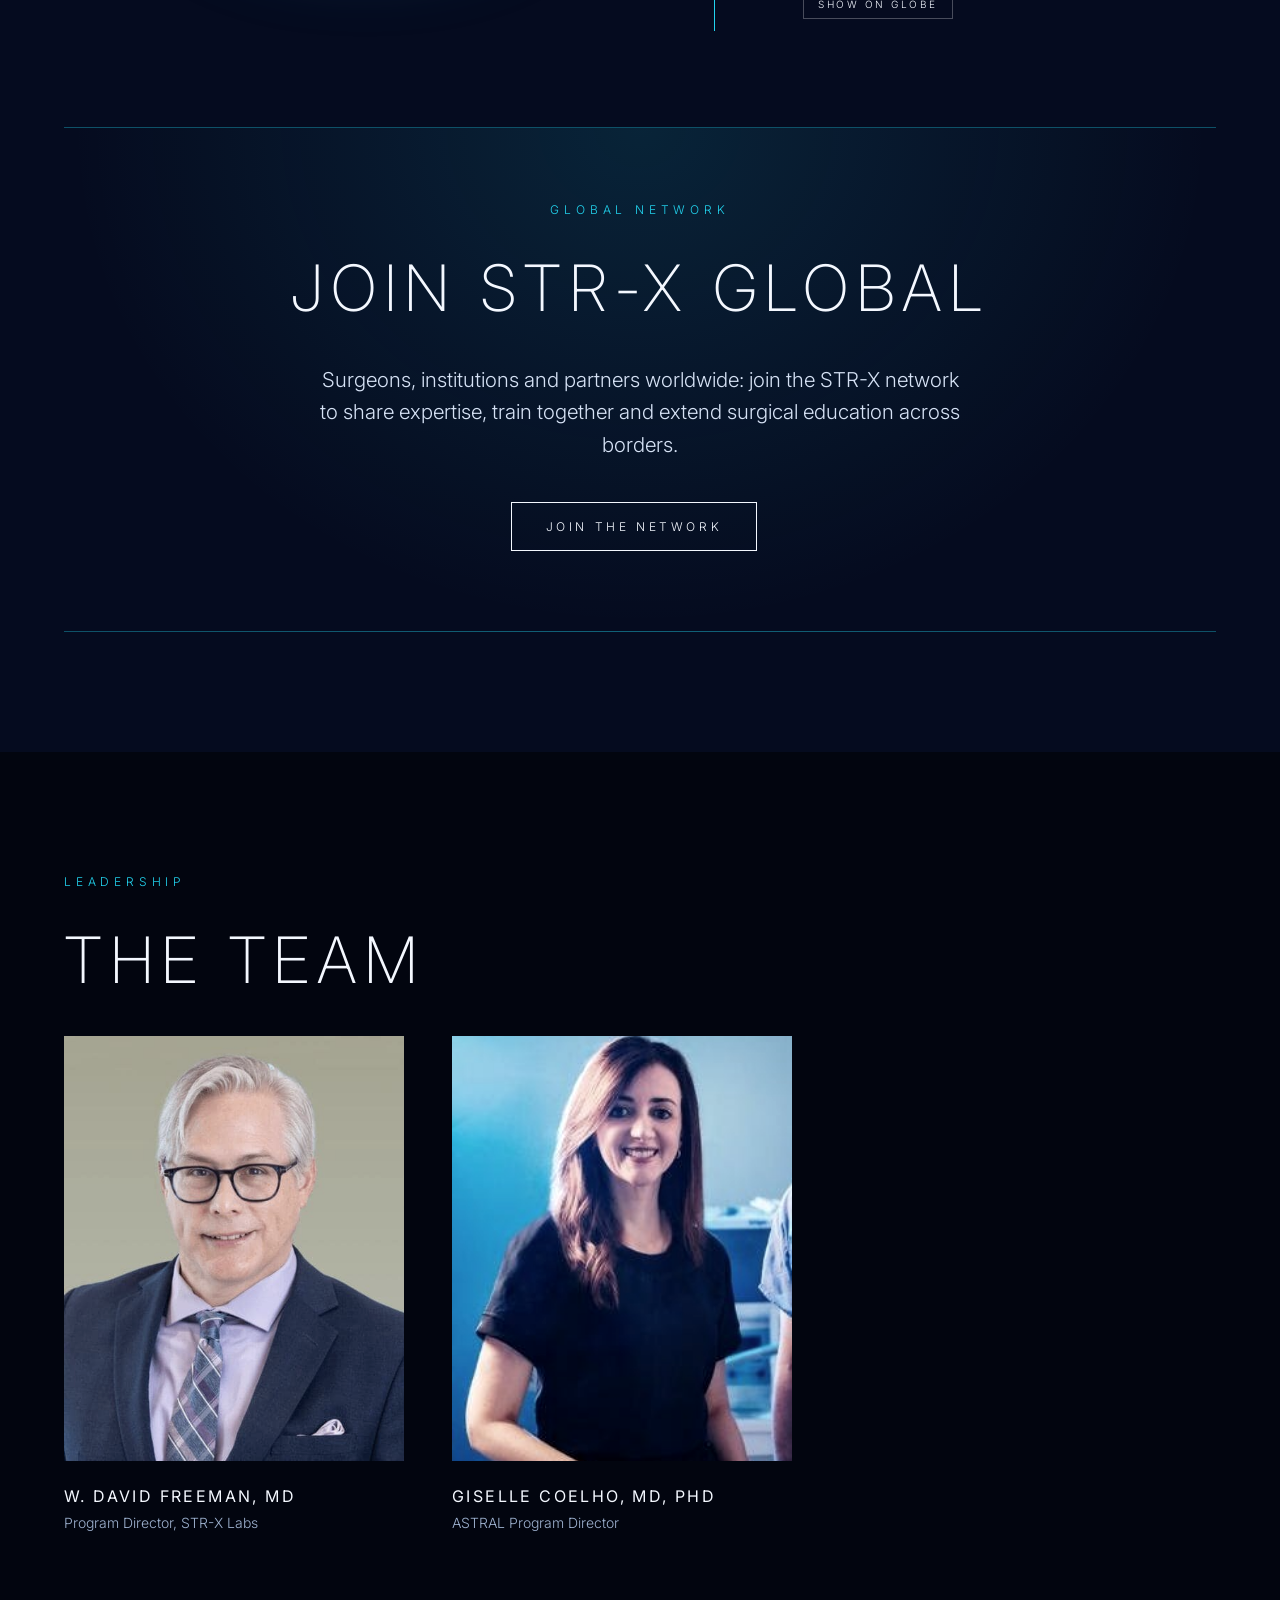
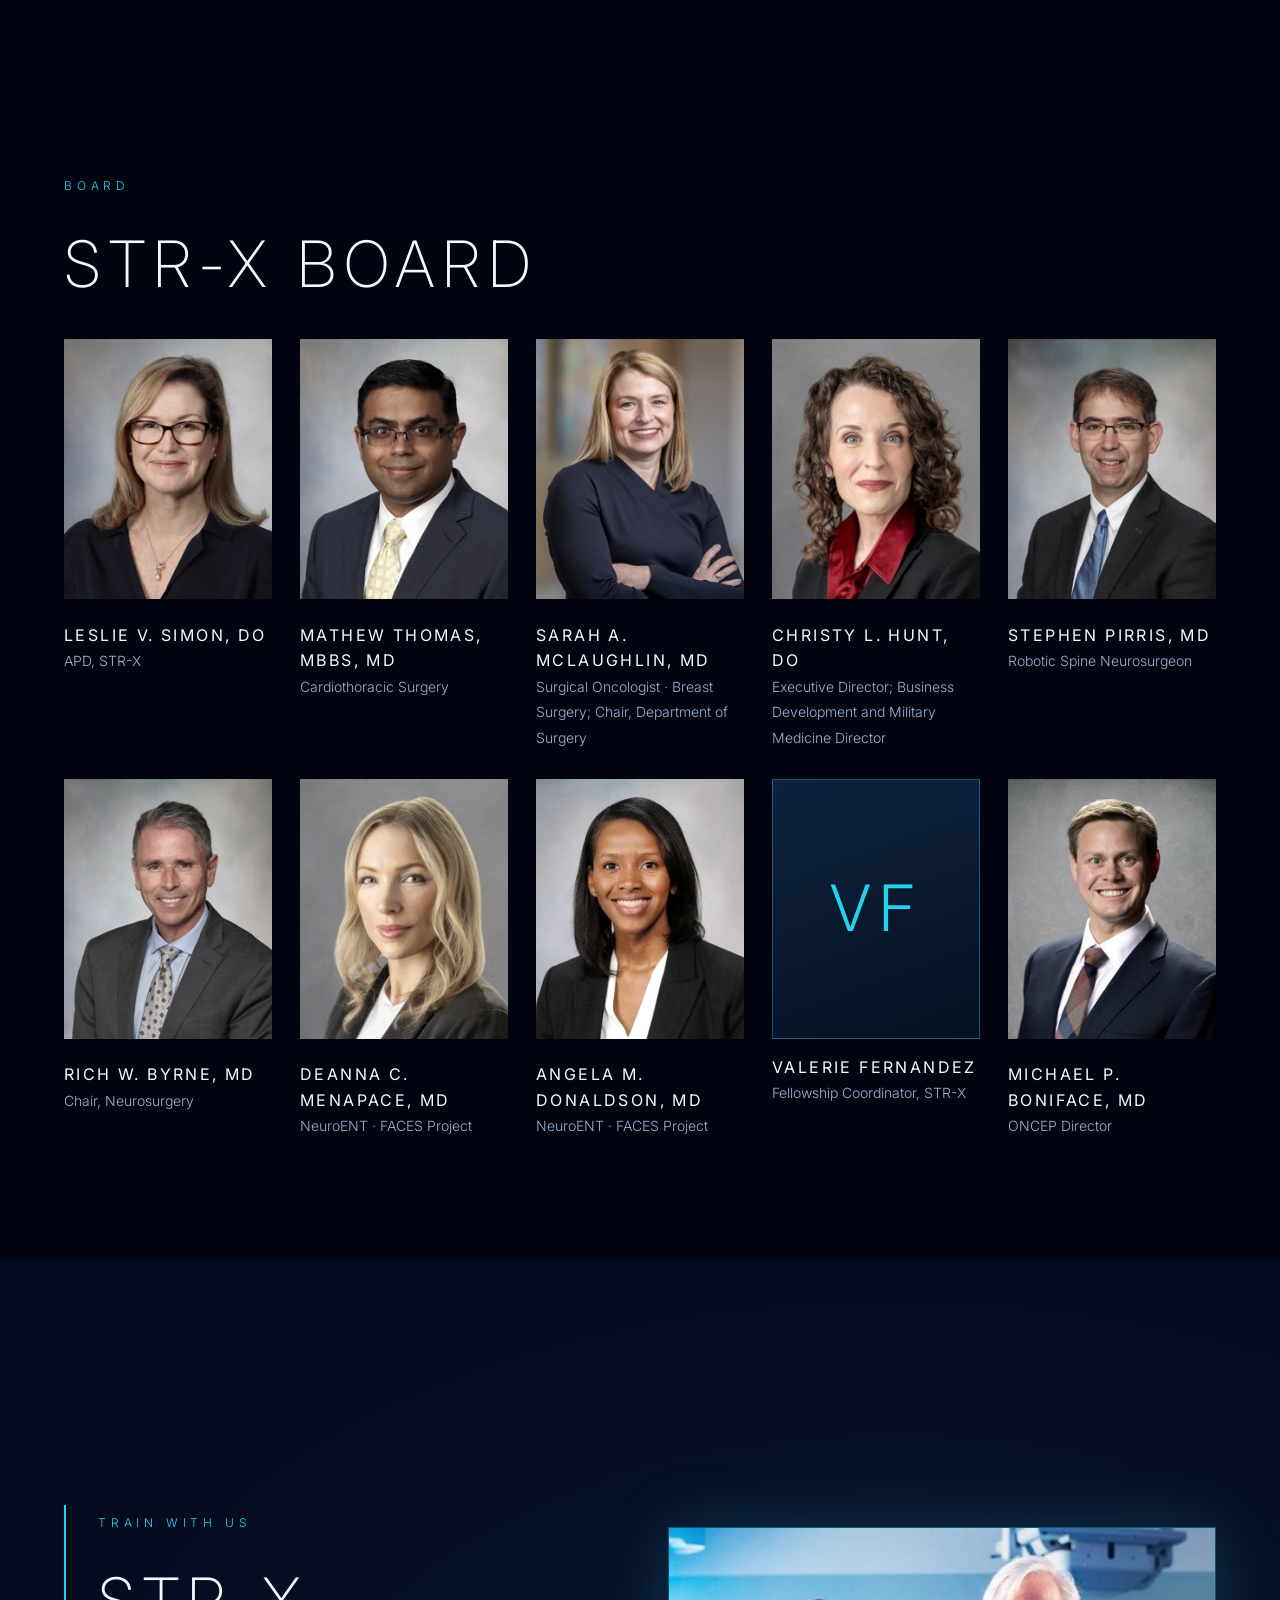
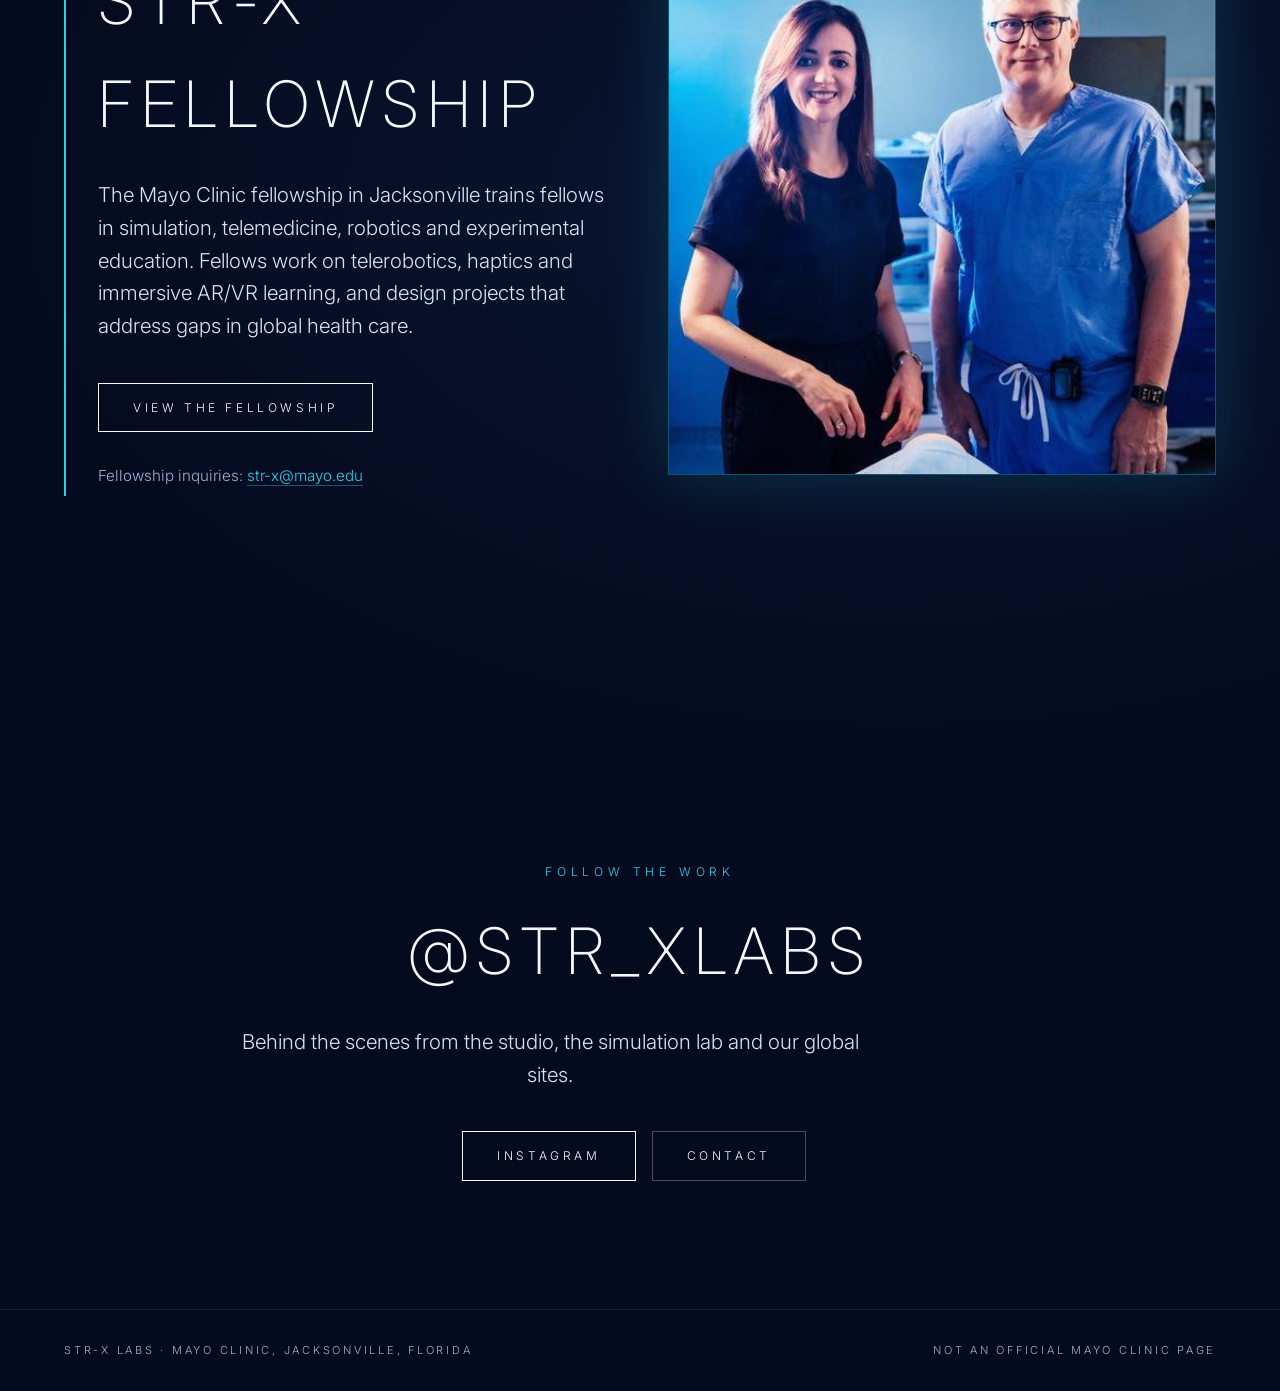
==== commit 86a12465: "Belém site: add Dr Simone Rogério headshot" ====
--- a/index.html
+++ b/index.html
@@ -71,7 +71,7 @@
    <ul class="sitelist">
     <li class="site" data-site="jax"><b>Mayo Clinic · Jacksonville, FL</b><span>STR-X hub and ASTRAL studio · Dr W. David Freeman and Dr Giselle Coelho</span><button class="fly" data-fly="jax">Show on globe</button></li>
     <li class="site" data-site="chi"><b>Northwestern / Lurie Children's · Chicago</b><span>Dr Sandi K. Lam · Pediatric neurosurgery</span><button class="fly" data-fly="chi">Show on globe</button></li>
-    <li class="site" data-site="bel"><b>Santa Casa do Pará · Belém, Brazil</b><span>Dr Simone Rogério · Pediatric neurosurgery · <a href="https://www.instagram.com/simonerogerio" target="_blank" rel="noopener">@simonerogerio</a></span><button class="fly" data-fly="bel">Show on globe</button></li>
+    <li class="site with-photo" data-site="bel"><img src="assets/simone-rogerio.jpg" alt="Dr Simone Rogério"><div><b>Santa Casa do Pará · Belém, Brazil</b><span>Dr Simone Rogério · Pediatric neurosurgery · <a href="https://www.instagram.com/simonerogerio" target="_blank" rel="noopener">@simonerogerio</a></span><button class="fly" data-fly="bel">Show on globe</button></div></li>
     <li class="site with-photo" data-site="bamc"><img src="assets/levi-howard.jpg" alt="Dr Levi Howard"><div><b>Brooke Army Medical Center · San Antonio, TX</b><span>Dr Levi Howard</span><button class="fly" data-fly="bamc">Show on globe</button></div></li>
     <li class="site with-photo" data-site="bos"><img src="assets/benjamin-warf.jpg" alt="Dr Benjamin C. Warf"><div><b>Boston Children's Hospital · Boston, MA</b><span>Dr Benjamin C. Warf · Director, Neonatal and Congenital Anomaly Neurosurgery · Professor of Neurosurgery, Harvard Medical School · <a href="https://www.childrenshospital.org/providers/benjamin-c-warf" target="_blank" rel="noopener">Profile</a></span><button class="fly" data-fly="bos">Show on globe</button></div></li>
    </ul>
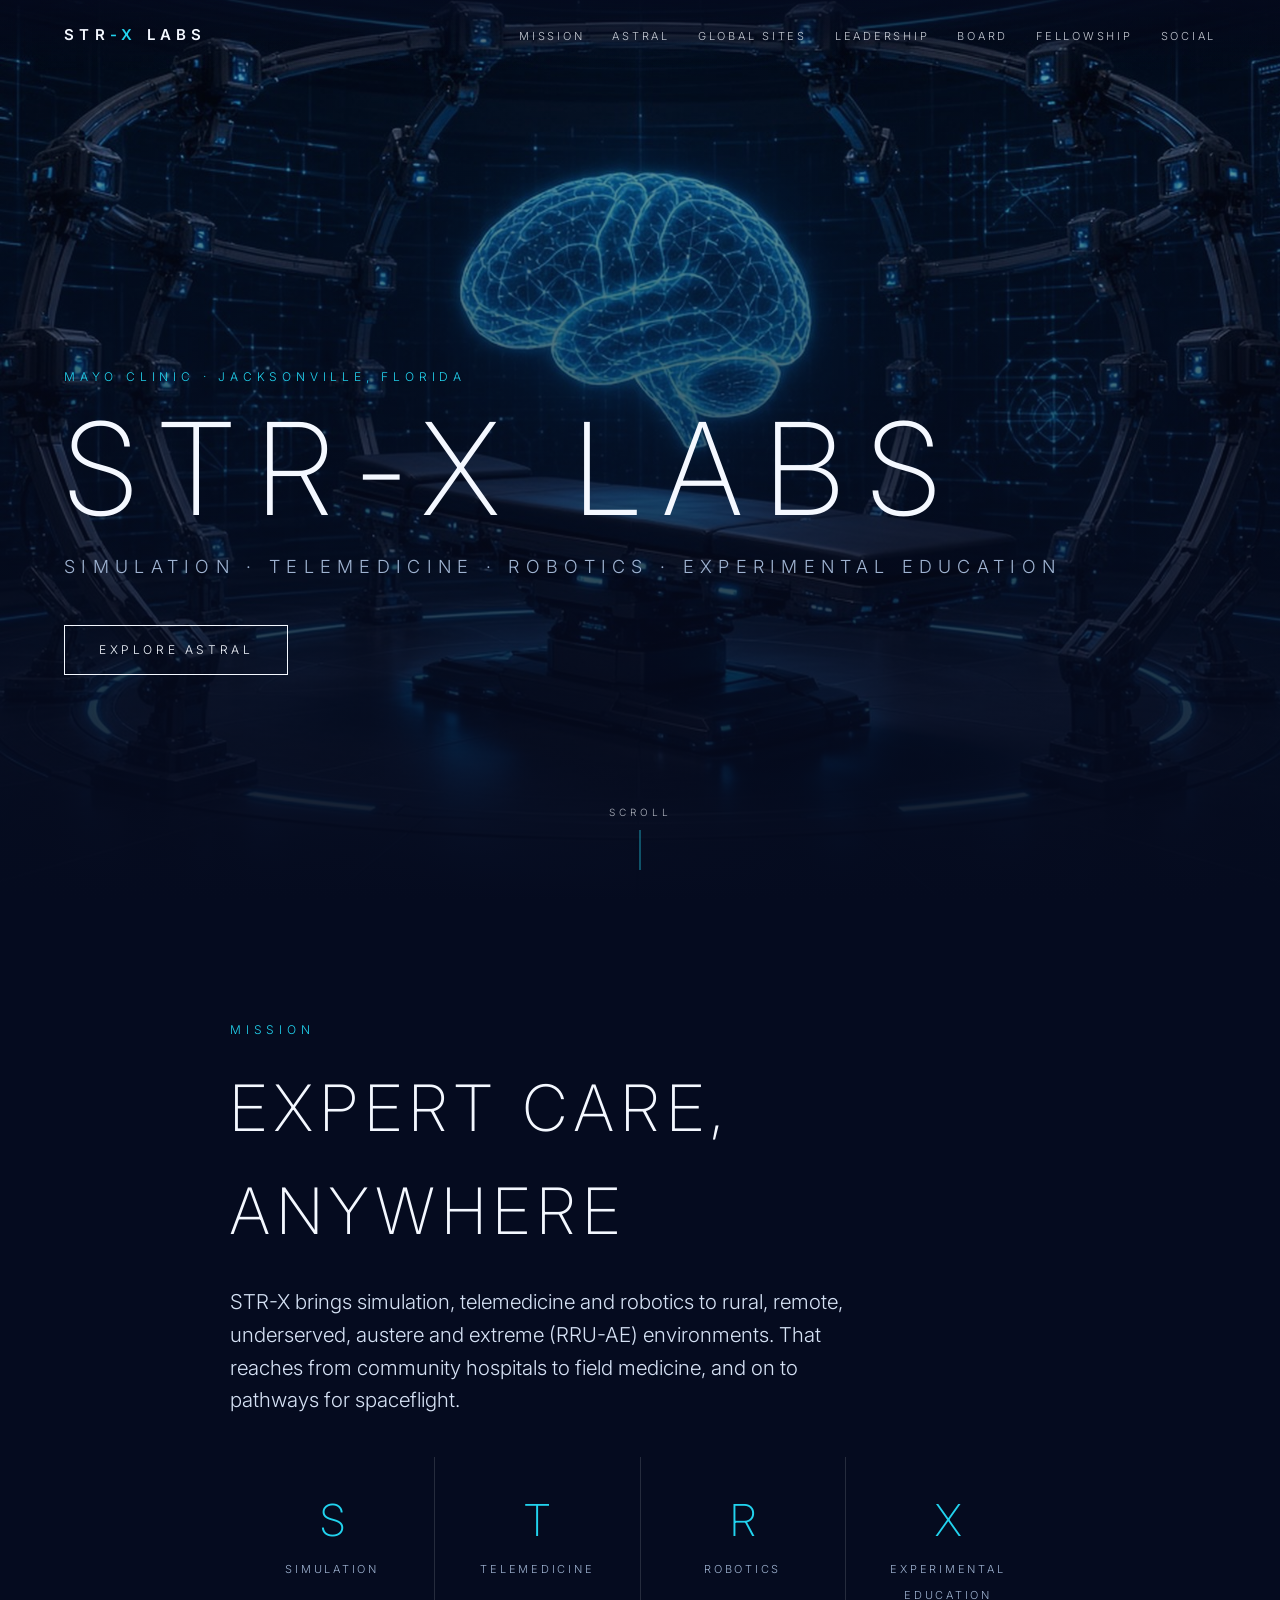
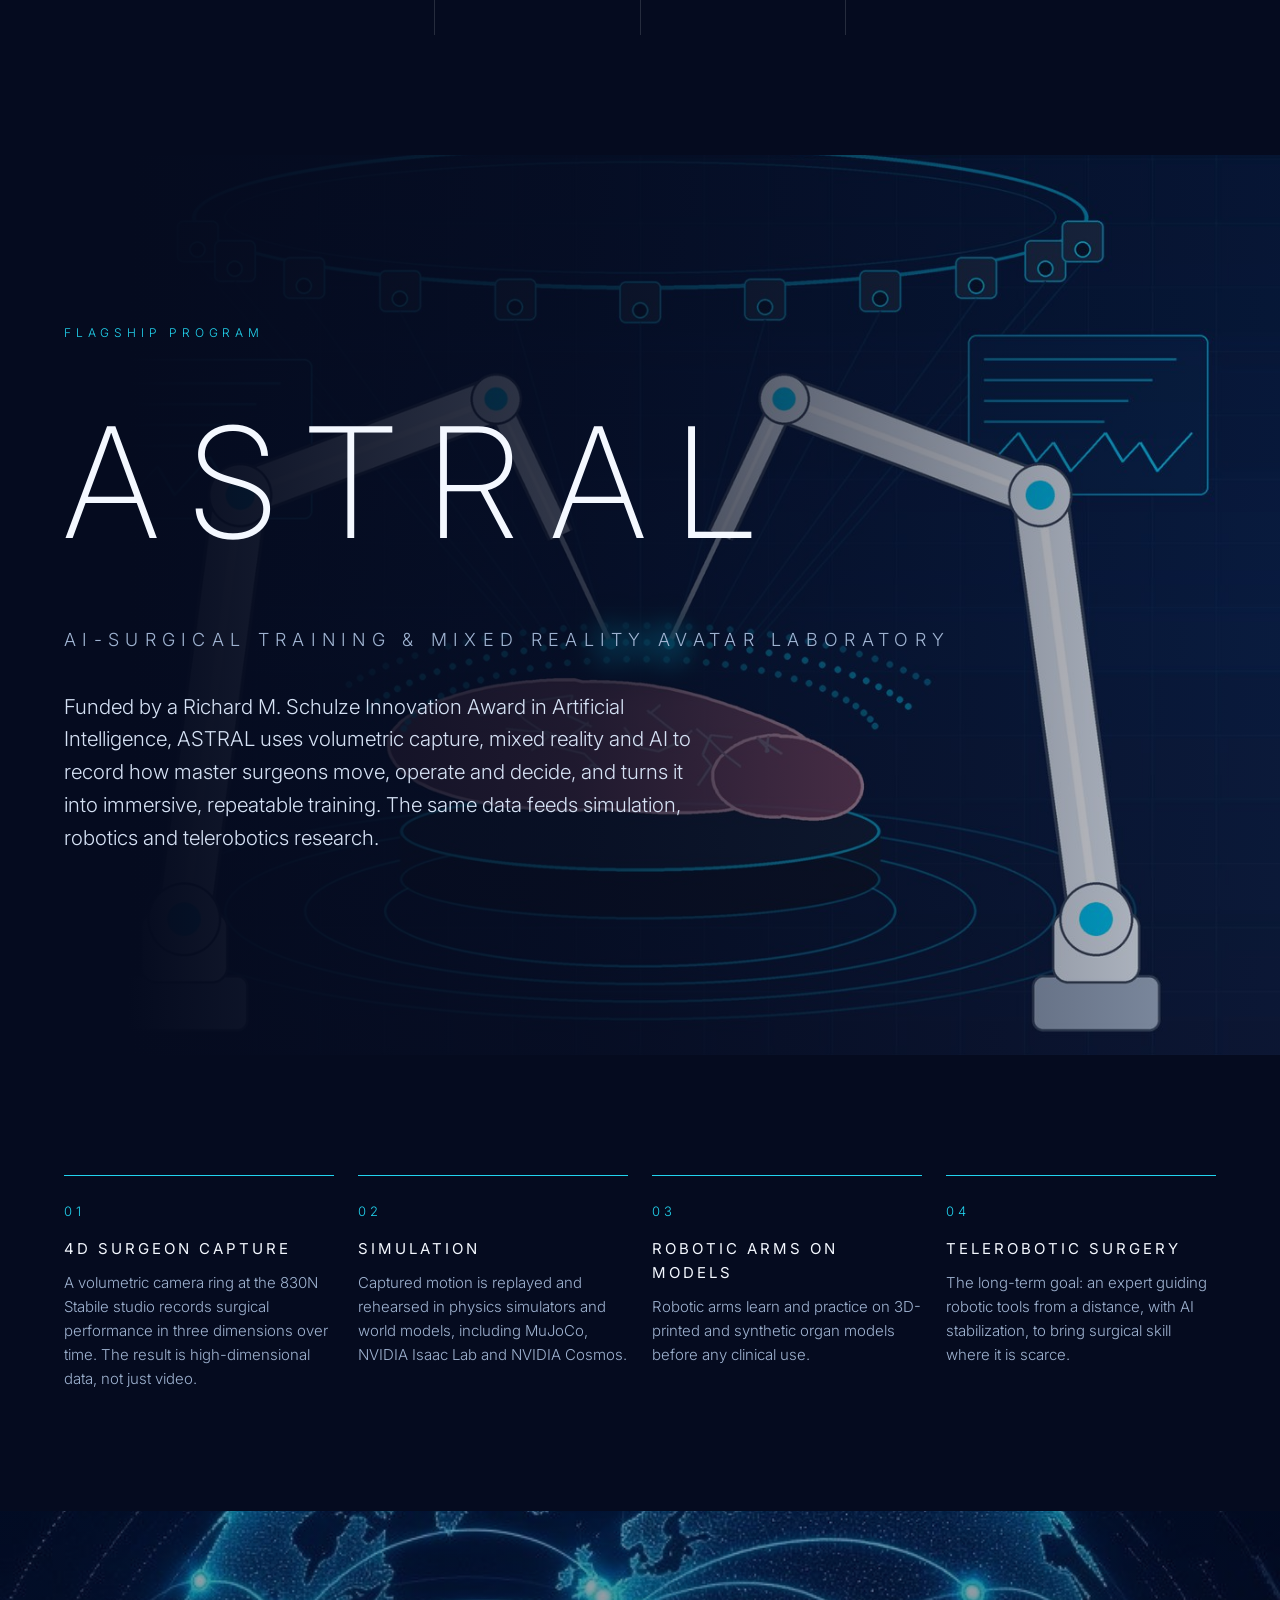
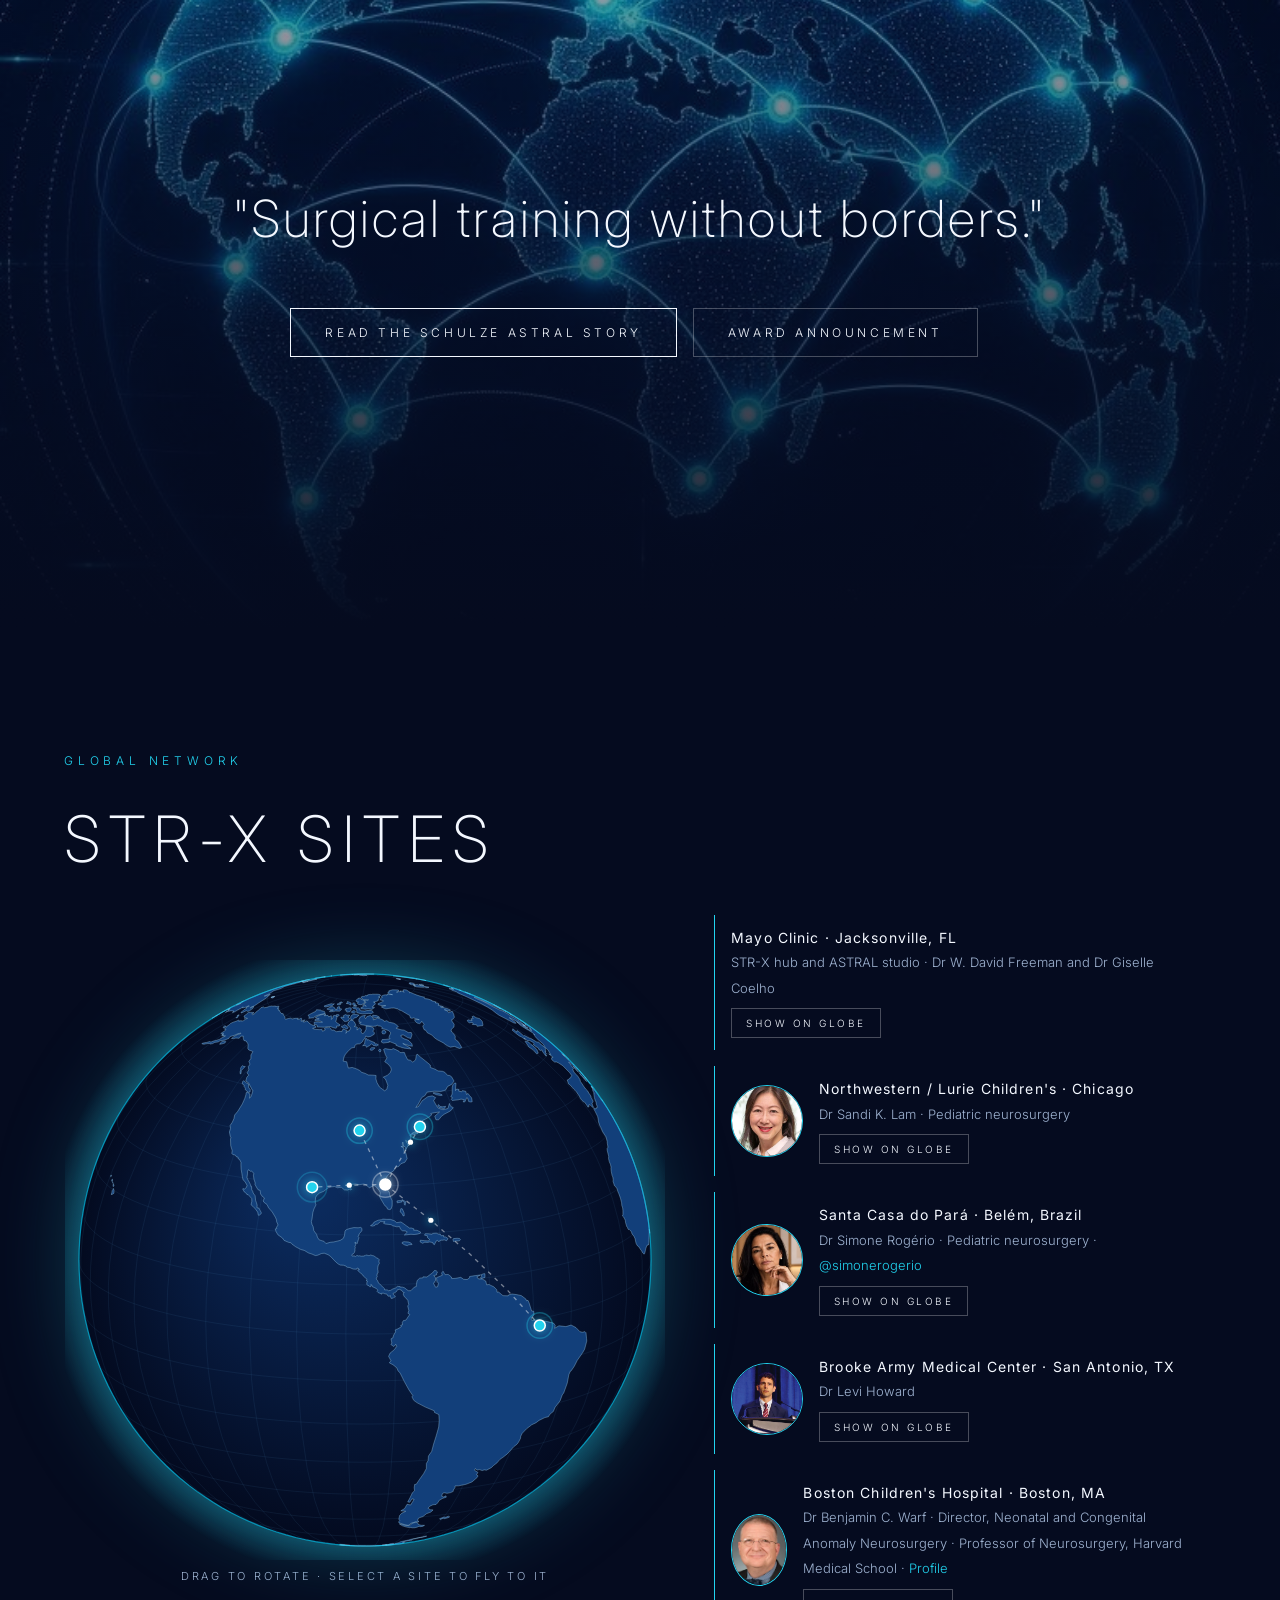
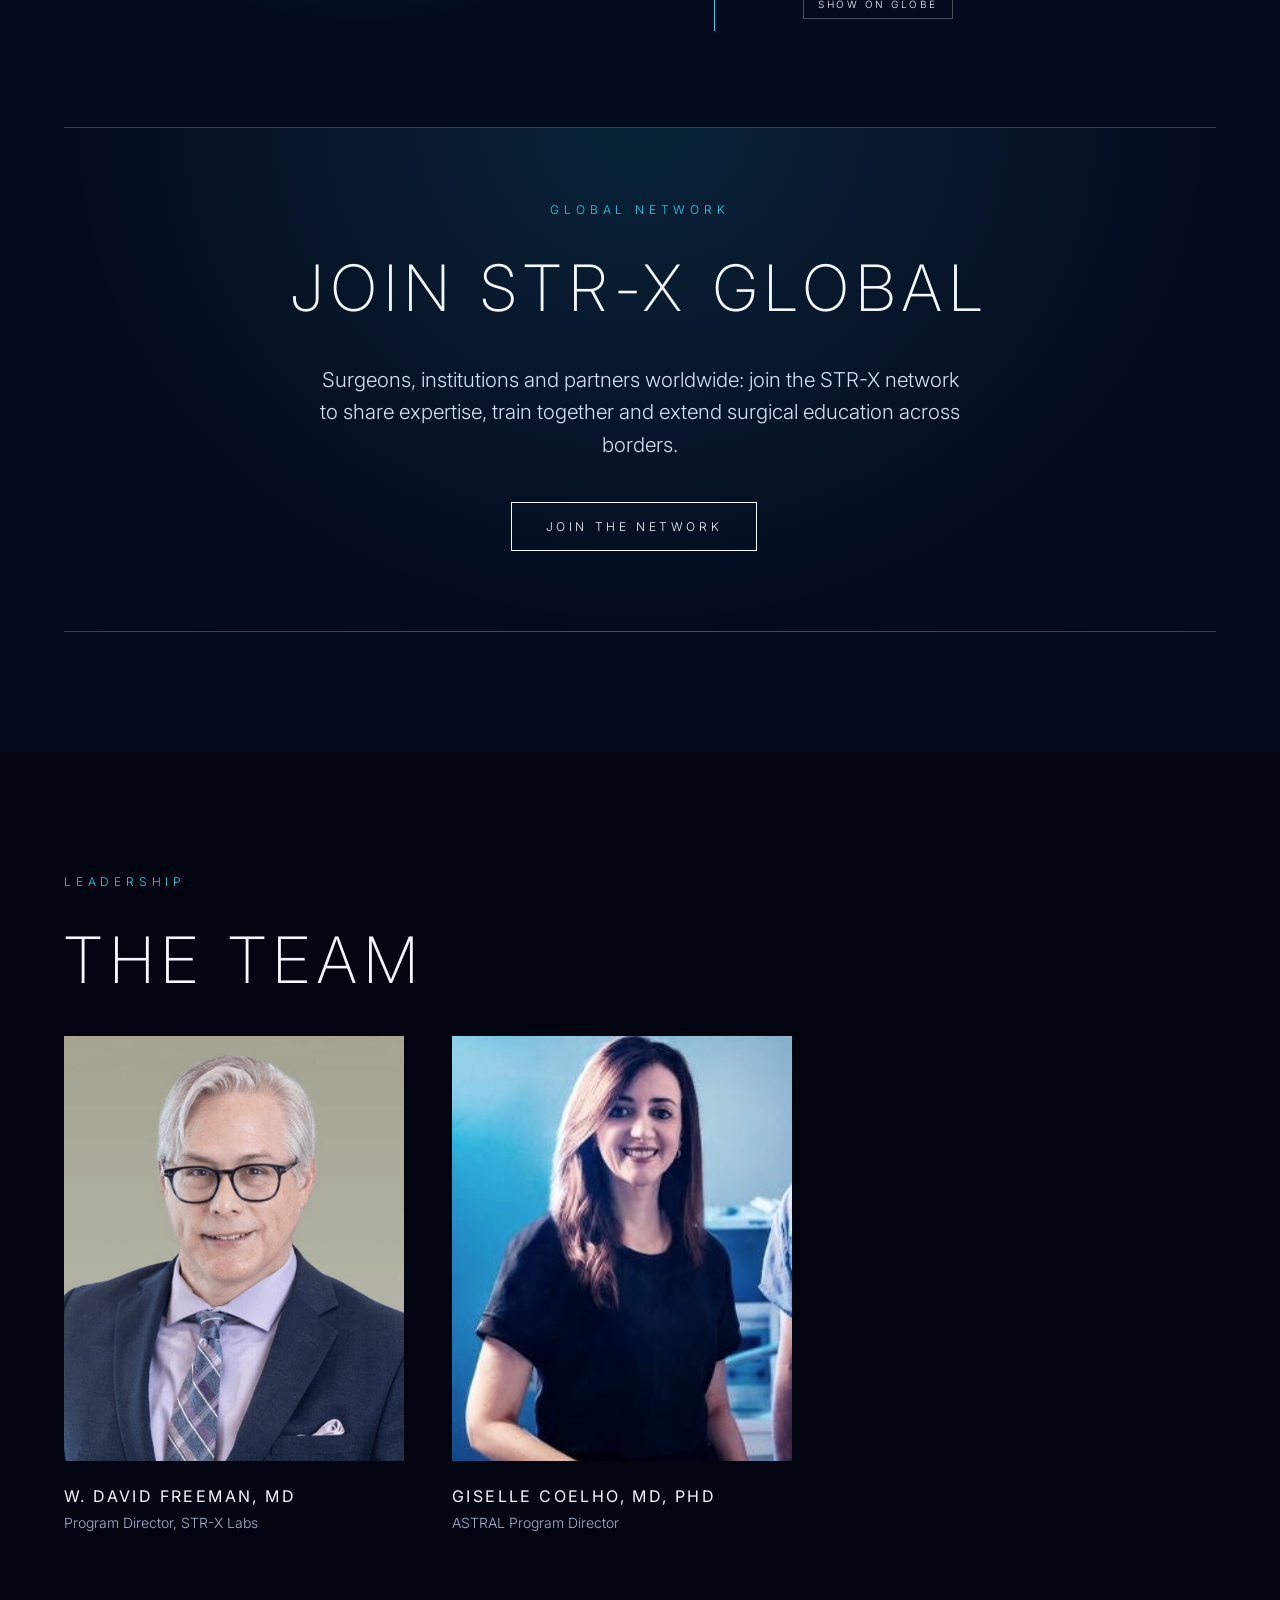
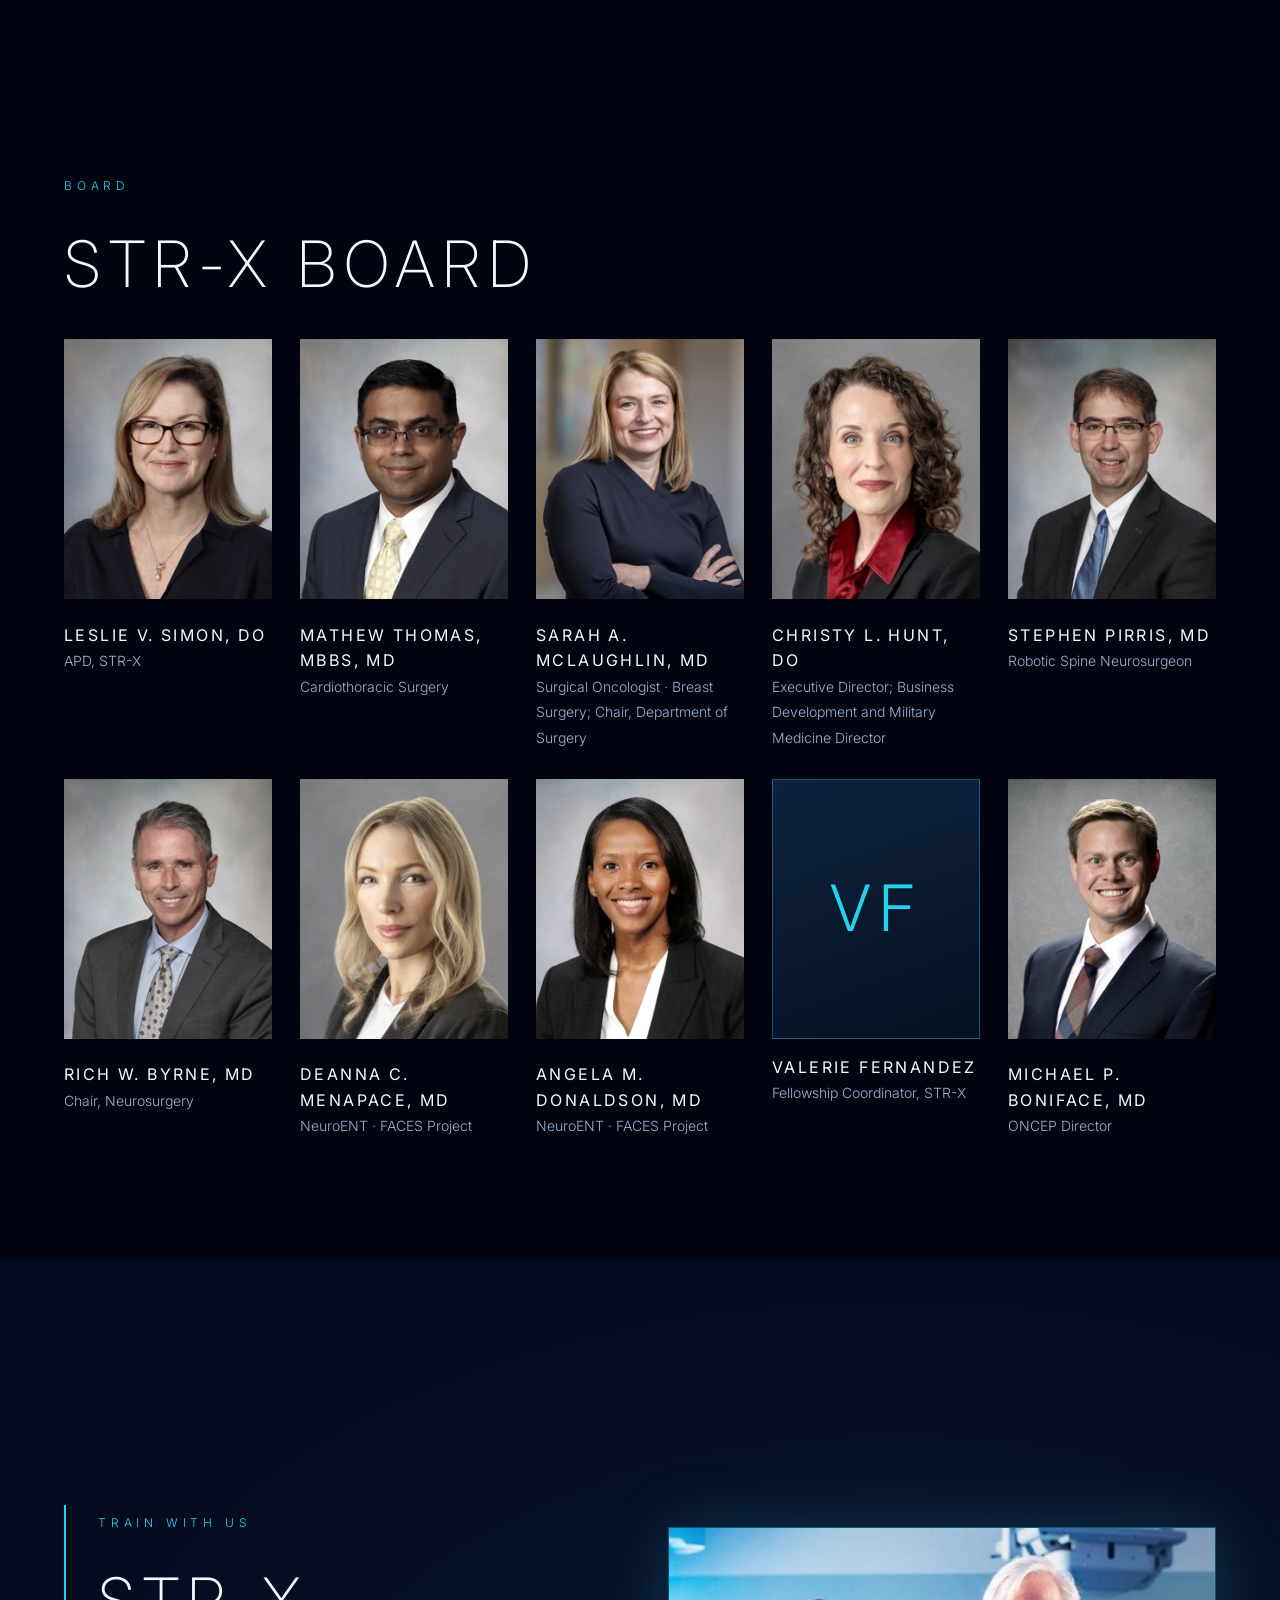
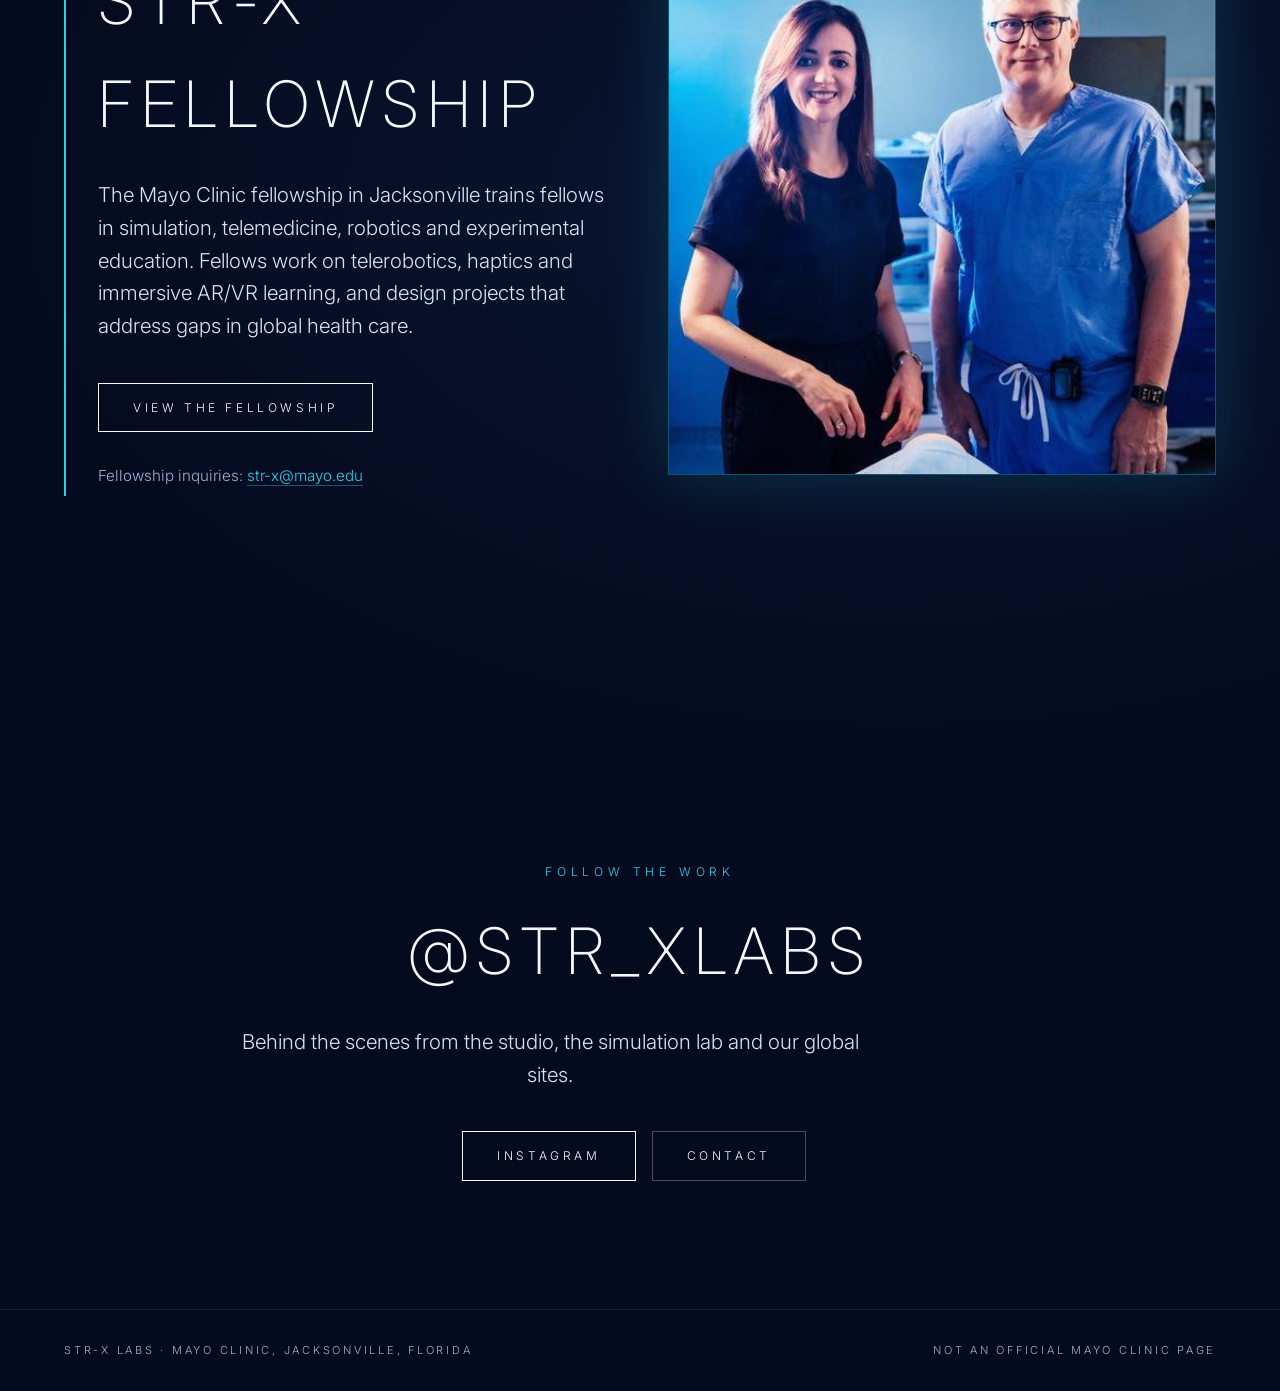
==== commit 18f321c6: "Northwestern site: add Dr Sandi Lam headshot" ====
--- a/index.html
+++ b/index.html
@@ -70,7 +70,7 @@
     <div class="glabel" id="globeLabel" aria-live="polite"></div><p class="ghint">Drag to rotate · select a site to fly to it</p></div>
    <ul class="sitelist">
     <li class="site" data-site="jax"><b>Mayo Clinic · Jacksonville, FL</b><span>STR-X hub and ASTRAL studio · Dr W. David Freeman and Dr Giselle Coelho</span><button class="fly" data-fly="jax">Show on globe</button></li>
-    <li class="site" data-site="chi"><b>Northwestern / Lurie Children's · Chicago</b><span>Dr Sandi K. Lam · Pediatric neurosurgery</span><button class="fly" data-fly="chi">Show on globe</button></li>
+    <li class="site with-photo" data-site="chi"><img src="assets/sandi-lam.jpg" alt="Dr Sandi K. Lam"><div><b>Northwestern / Lurie Children's · Chicago</b><span>Dr Sandi K. Lam · Pediatric neurosurgery</span><button class="fly" data-fly="chi">Show on globe</button></div></li>
     <li class="site with-photo" data-site="bel"><img src="assets/simone-rogerio.jpg" alt="Dr Simone Rogério"><div><b>Santa Casa do Pará · Belém, Brazil</b><span>Dr Simone Rogério · Pediatric neurosurgery · <a href="https://www.instagram.com/simonerogerio" target="_blank" rel="noopener">@simonerogerio</a></span><button class="fly" data-fly="bel">Show on globe</button></div></li>
     <li class="site with-photo" data-site="bamc"><img src="assets/levi-howard.jpg" alt="Dr Levi Howard"><div><b>Brooke Army Medical Center · San Antonio, TX</b><span>Dr Levi Howard</span><button class="fly" data-fly="bamc">Show on globe</button></div></li>
     <li class="site with-photo" data-site="bos"><img src="assets/benjamin-warf.jpg" alt="Dr Benjamin C. Warf"><div><b>Boston Children's Hospital · Boston, MA</b><span>Dr Benjamin C. Warf · Director, Neonatal and Congenital Anomaly Neurosurgery · Professor of Neurosurgery, Harvard Medical School · <a href="https://www.childrenshospital.org/providers/benjamin-c-warf" target="_blank" rel="noopener">Profile</a></span><button class="fly" data-fly="bos">Show on globe</button></div></li>
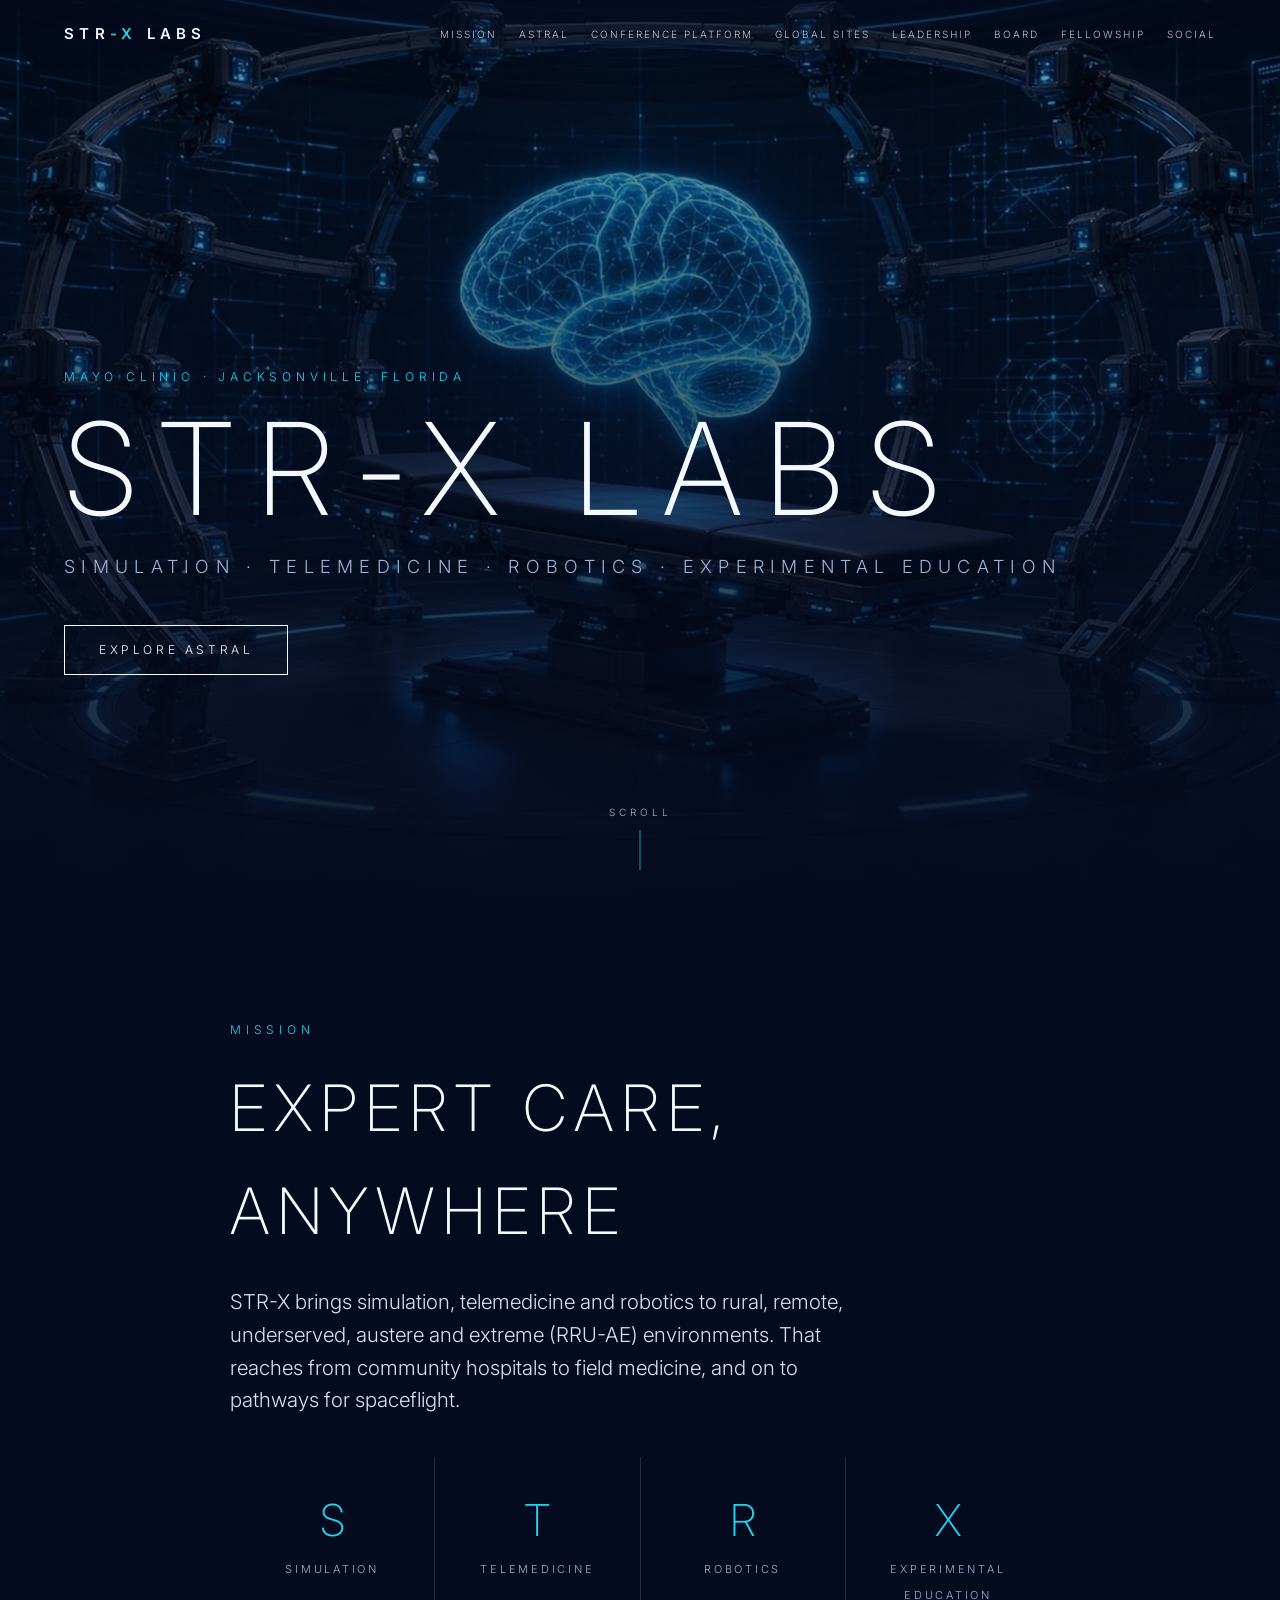
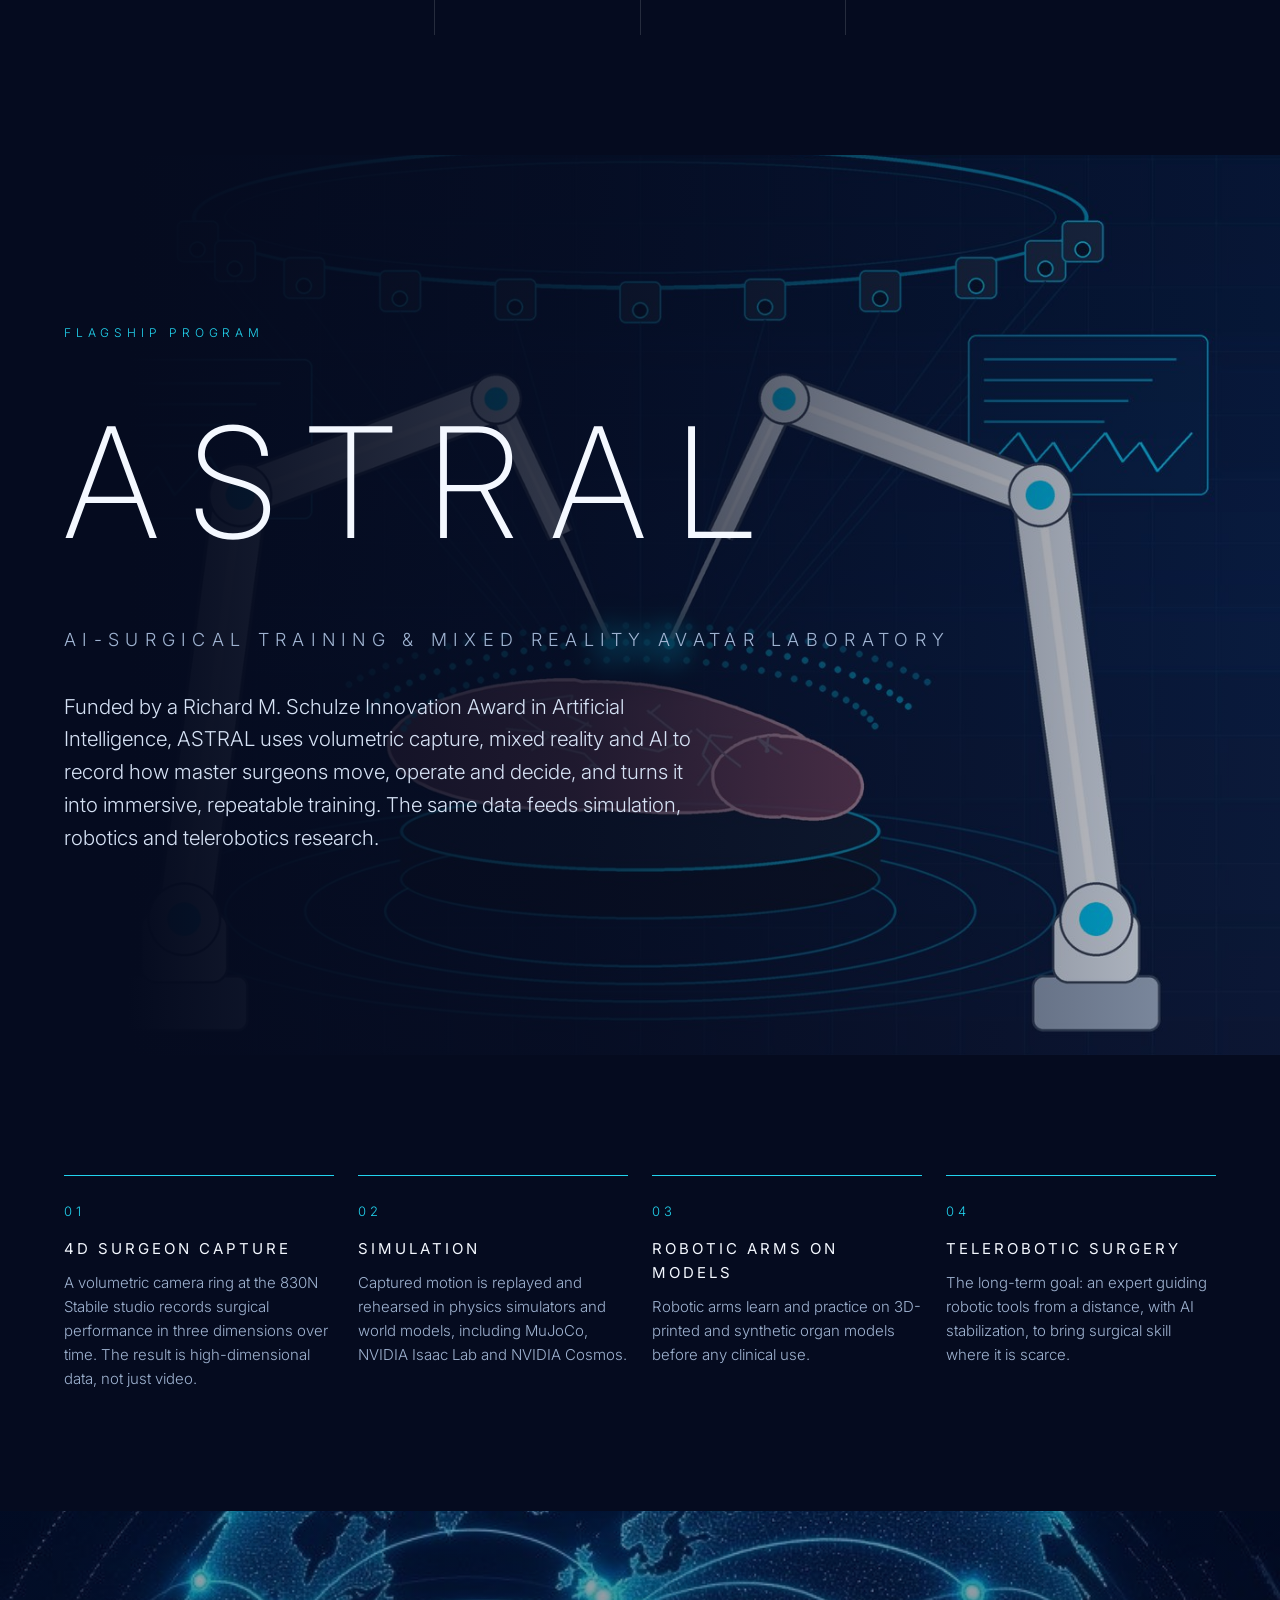
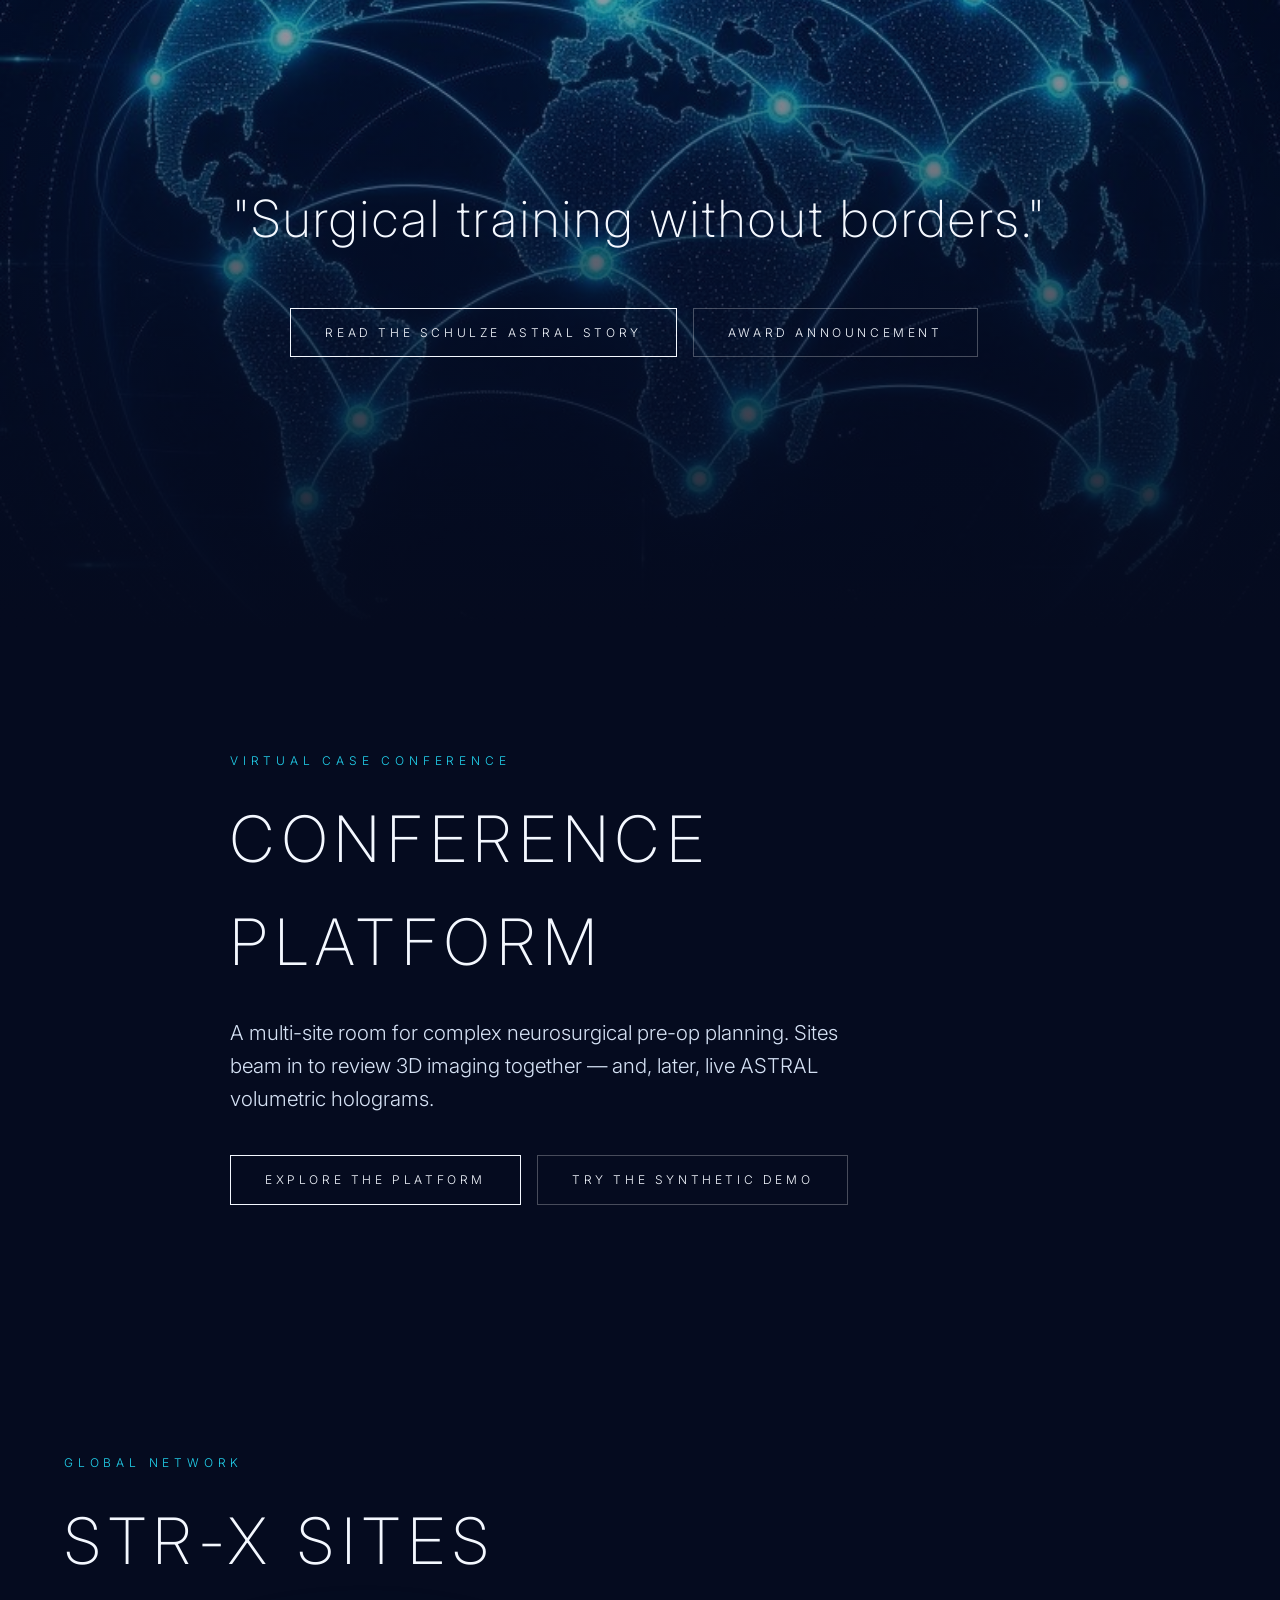
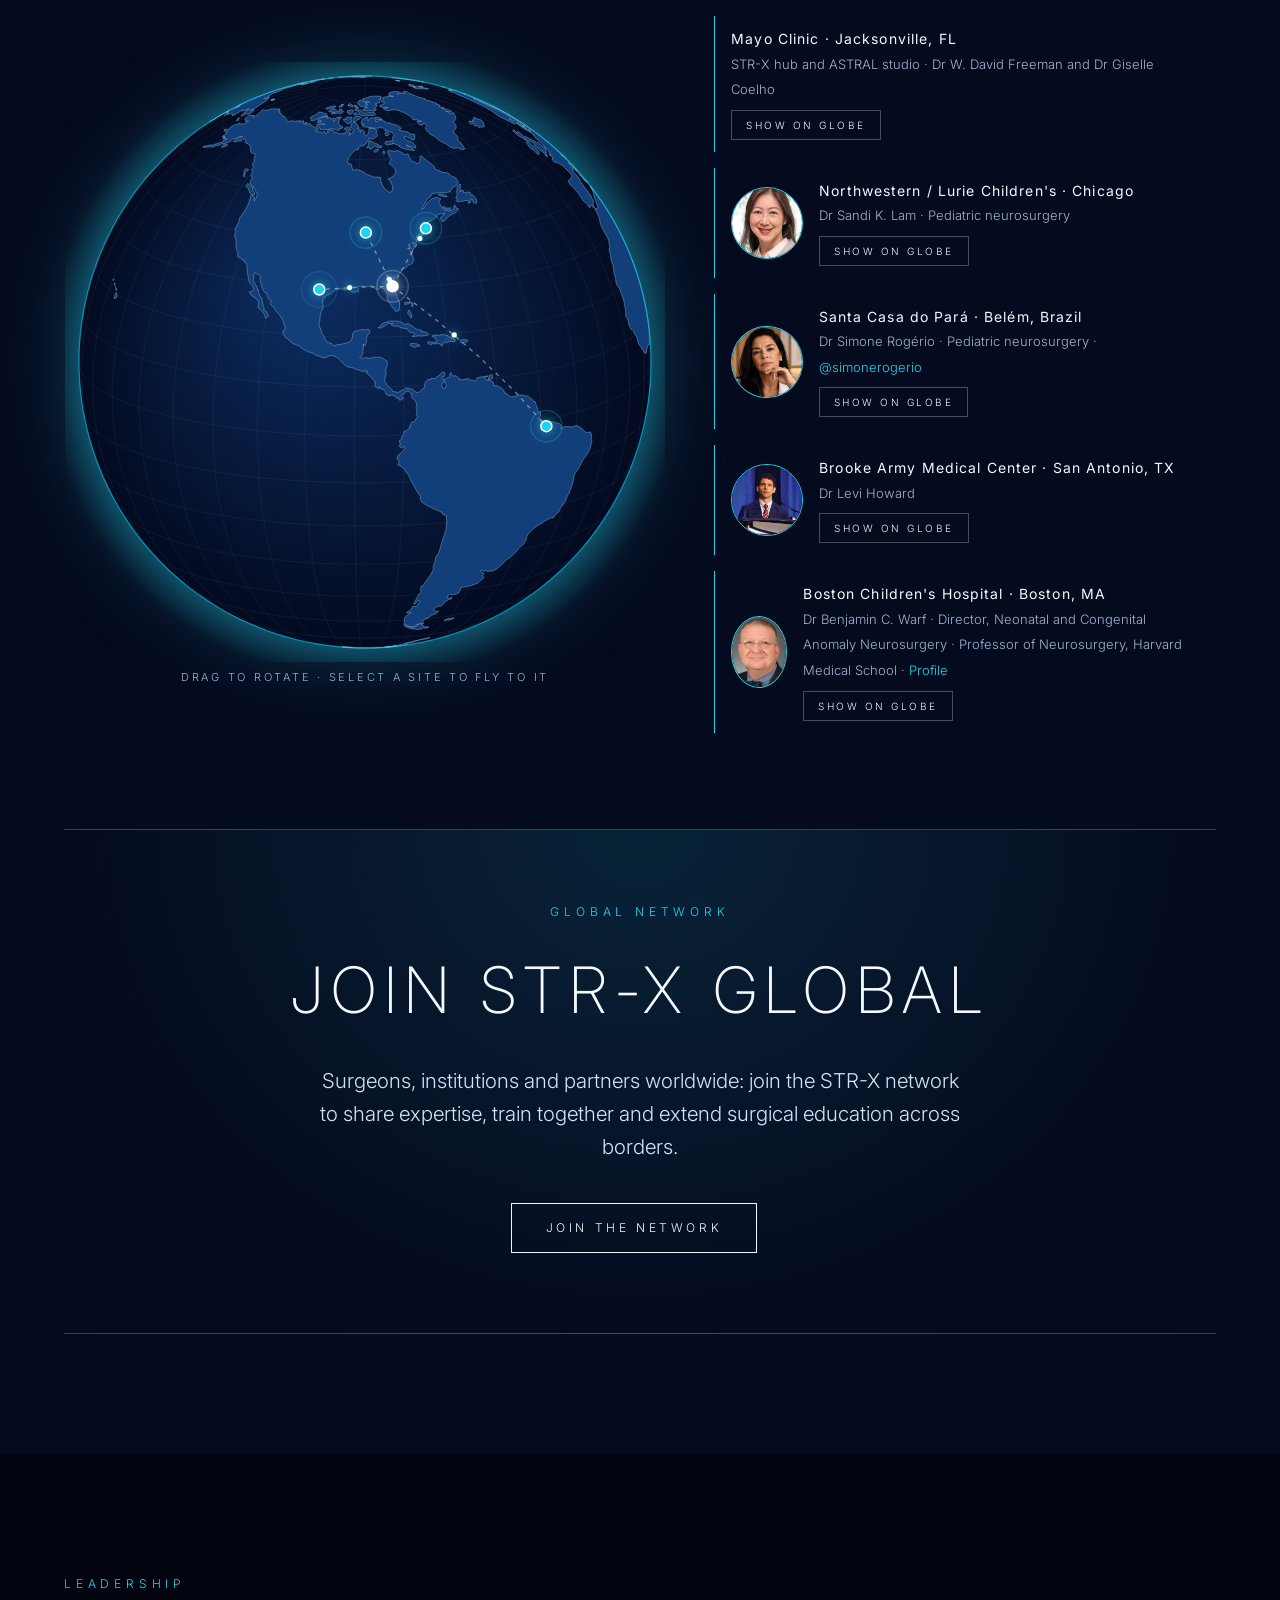
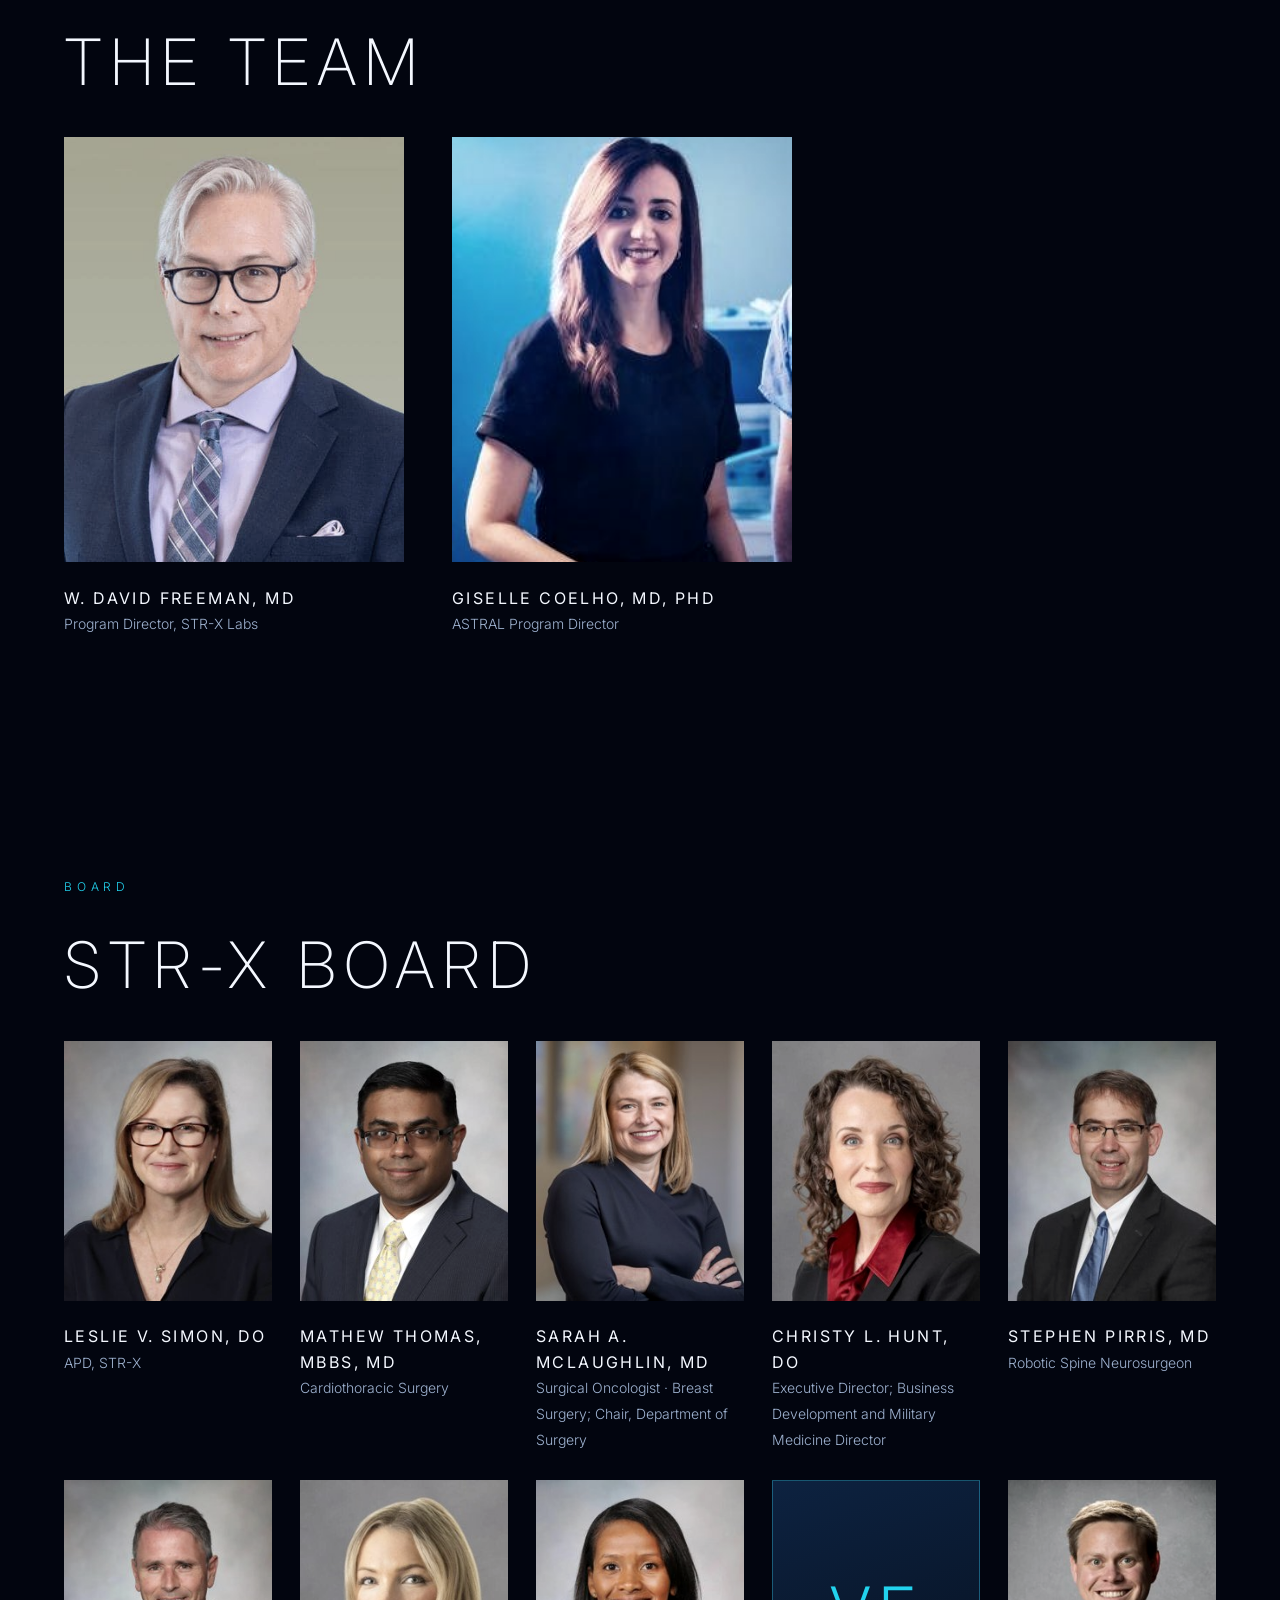
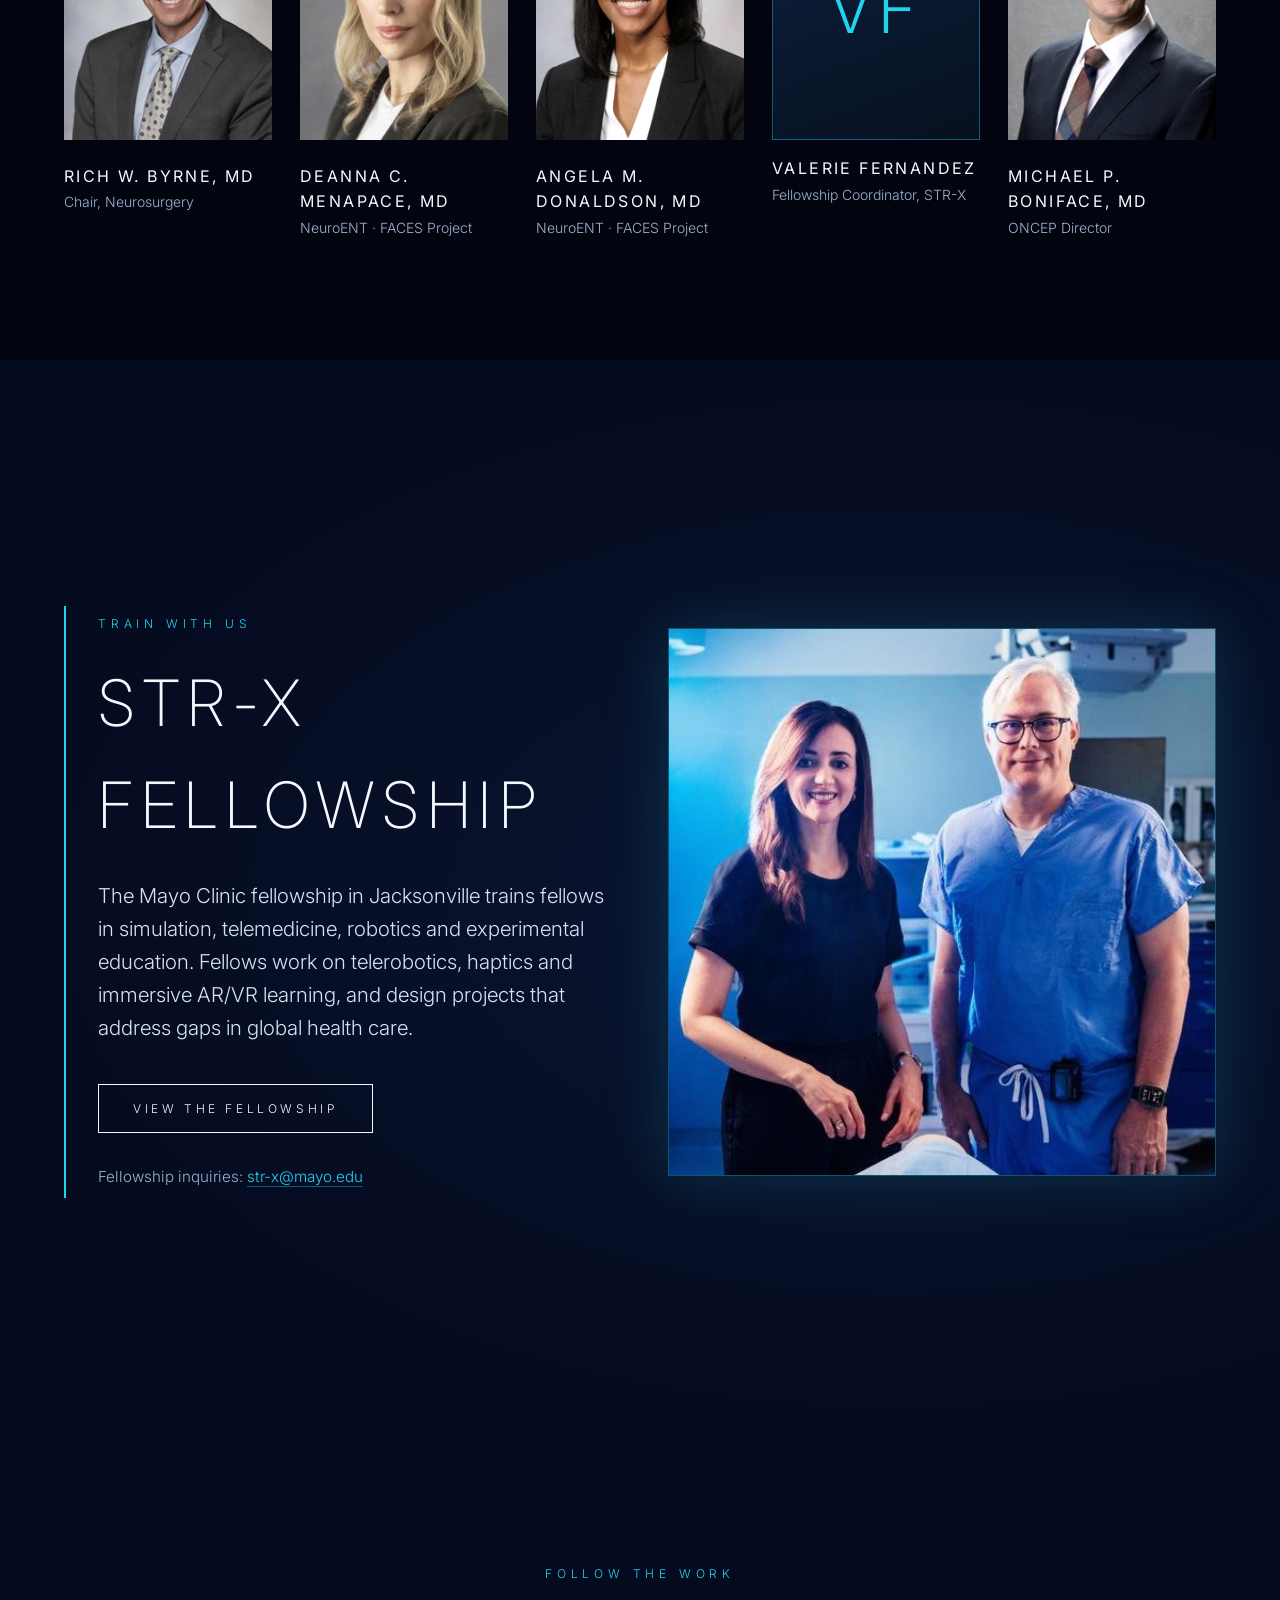
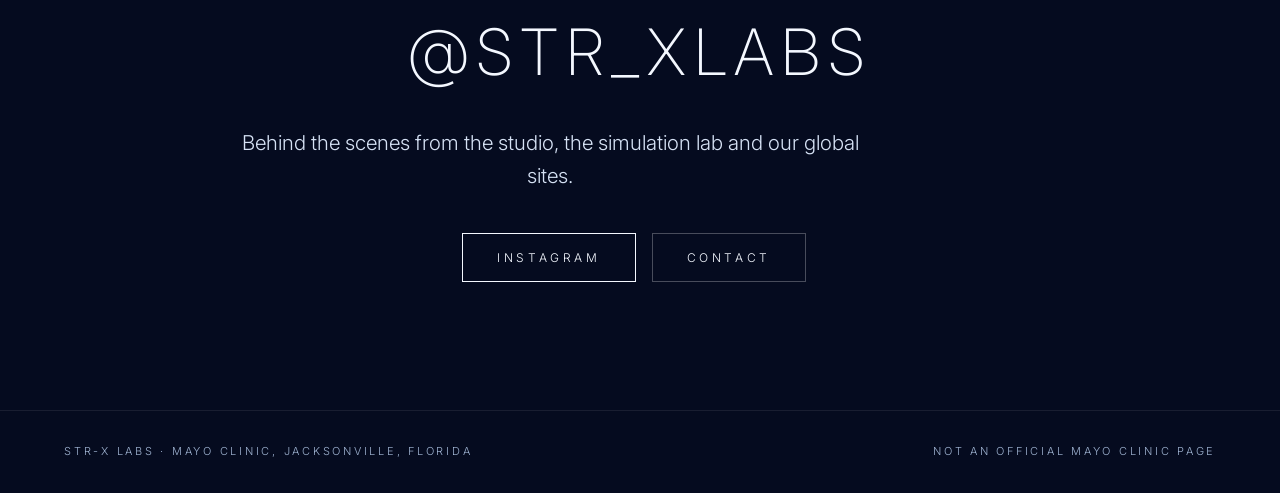
==== commit 71ae38ee: "Add public Conference Platform page and synthetic three.js demo Introduce /conference/ for CME/CPD c" ====
--- a/index.html
+++ b/index.html
@@ -5,9 +5,24 @@
 <meta name="description" content="STR-X Labs: Simulation, Telemedicine, Robotics and eXperimental education at Mayo Clinic in Jacksonville, Florida. Home of ASTRAL, the AI-Surgical Training &amp; Mixed Reality Avatar Laboratory.">
 <link rel="preconnect" href="https://fonts.googleapis.com"><link href="https://fonts.googleapis.com/css2?family=Inter:wght@200;300;400;600&display=swap" rel="stylesheet">
 <link rel="stylesheet" href="style.css">
+<link rel="icon" href="favicon.svg" type="image/svg+xml">
+<meta name="theme-color" content="#050b1f">
 </head><body>
-<header class="nav"><a class="logo" href="#top">STR<span>-X</span> LABS</a>
-<nav><a href="#mission">Mission</a><a href="#astral">ASTRAL</a><a href="#sites">Global sites</a><a href="#team">Leadership</a><a href="#board">Board</a><a href="#learn">Fellowship</a><a href="#social">Social</a></nav></header>
+<a class="skip" href="#top">Skip to content</a>
+<header class="nav">
+ <a class="logo" href="#top">STR<span>-X</span> LABS</a>
+ <nav id="site-menu">
+  <a href="#mission">Mission</a>
+  <a href="#astral">ASTRAL</a>
+  <a href="conference/">Conference Platform</a>
+  <a href="#sites">Global sites</a>
+  <a href="#team">Leadership</a>
+  <a href="#board">Board</a>
+  <a href="#learn">Fellowship</a>
+  <a href="#social">Social</a>
+ </nav>
+ <button type="button" class="menu-toggle" aria-controls="site-menu" aria-expanded="false" aria-label="Open menu"><span aria-hidden="true"></span></button>
+</header>
 
 <section id="top" class="hero full" style="--img:url(assets/ring.jpg)">
  <div class="shade"></div>
@@ -58,6 +73,16 @@
   <p class="big">"Surgical training without borders."</p>
   <a class="btn" href="https://education.mayo.edu/schulze-ai-innovation-awards/giselle-coelho-david-freeman/" target="_blank" rel="noopener">Read the Schulze ASTRAL story</a>
   <a class="btn ghost" href="https://college.mayo.edu/about/news/news-archive/inaugural-recipients-of-the-richard-m-schulze-innovation-awards-in-artificial-intelligence/" target="_blank" rel="noopener">Award announcement</a>
+ </div>
+</section>
+
+<section class="band">
+ <div class="inner narrow reveal">
+  <p class="kicker">Virtual case conference</p>
+  <h2>Conference Platform</h2>
+  <p class="lead">A multi-site room for complex neurosurgical pre-op planning. Sites beam in to review 3D imaging together — and, later, live ASTRAL volumetric holograms.</p>
+  <a class="btn" href="conference/">Explore the platform</a>
+  <a class="btn ghost" href="conference/#demo">Try the synthetic demo</a>
  </div>
 </section>
 
--- a/style.css
+++ b/style.css
@@ -2,9 +2,22 @@
 *{box-sizing:border-box;margin:0;padding:0}html{scroll-behavior:smooth}
 body{background:var(--navy);color:var(--white);font-family:Inter,system-ui,sans-serif;font-weight:300;line-height:1.6}
 a{color:inherit;text-decoration:none}
-.nav{position:fixed;inset:0 0 auto 0;z-index:1000;display:flex;justify-content:space-between;align-items:center;padding:22px 5vw;background:linear-gradient(#050b1fcc,transparent)}
-.logo{font-weight:600;letter-spacing:.35em;font-size:15px}.logo span{color:var(--cyan)}
-.nav nav a{margin-left:28px;font-size:11px;letter-spacing:.25em;text-transform:uppercase;opacity:.8}.nav nav a:hover{color:var(--cyan);opacity:1}
+.nav{position:fixed;inset:0 0 auto 0;z-index:1000;display:flex;justify-content:space-between;align-items:center;padding:22px 5vw;background:linear-gradient(#050b1fcc,transparent);gap:24px}
+.logo{font-weight:600;letter-spacing:.35em;font-size:15px;flex-shrink:0}.logo span{color:var(--cyan)}
+.nav nav{display:flex;flex-wrap:wrap;justify-content:flex-end;align-items:center}
+.nav nav a{margin-left:22px;font-size:10px;letter-spacing:.2em;text-transform:uppercase;opacity:.8}.nav nav a:hover,.nav nav a:focus-visible{color:var(--cyan);opacity:1}
+.nav nav a[aria-current="page"]{color:var(--cyan);opacity:1}
+.skip{position:absolute;left:-999px;top:8px;z-index:1100;background:var(--cyan);color:var(--navy);padding:8px 16px;letter-spacing:.2em;text-transform:uppercase;font-size:11px}
+.skip:focus{left:8px}
+.menu-toggle{display:none;width:48px;height:48px;margin-right:-12px;border:0;background:transparent;cursor:pointer;position:relative;z-index:1002;flex-shrink:0}
+.menu-toggle span,.menu-toggle span:before,.menu-toggle span:after{display:block;width:22px;height:2px;background:var(--white);position:absolute;left:13px;transition:.25s}
+.menu-toggle span{top:23px}.menu-toggle span:before{content:"";top:-7px}.menu-toggle span:after{content:"";top:7px}
+body.menu-open{overflow:hidden}
+body.menu-open .nav{background:#050b1f}
+body.menu-open .menu-toggle span{background:transparent}
+body.menu-open .menu-toggle span:before{top:0;transform:rotate(45deg)}
+body.menu-open .menu-toggle span:after{top:0;transform:rotate(-45deg)}
+.btn:focus-visible,.fly:focus-visible,.menu-toggle:focus-visible,a:focus-visible{outline:2px solid var(--cyan);outline-offset:3px}
 section{position:relative}
 .full{min-height:100vh;display:flex;align-items:center;background:var(--img) center/cover no-repeat}
 .shade{position:absolute;inset:0;background:linear-gradient(180deg,#050b1f55,#050b1fdd 85%,var(--navy))}
@@ -13,6 +26,7 @@
 .narrow{max-width:820px}.center{text-align:center}
 .kicker{font-size:12px;letter-spacing:.4em;text-transform:uppercase;color:var(--cyan);margin-bottom:18px}
 h1{font-weight:200;font-size:clamp(48px,10vw,140px);letter-spacing:.18em;line-height:1}
+h1.page-title{font-size:clamp(28px,5.4vw,68px);letter-spacing:.12em;max-width:18ch;line-height:1.12}
 h2{font-weight:200;font-size:clamp(32px,5vw,64px);letter-spacing:.12em;text-transform:uppercase;margin-bottom:24px}
 .mega{font-size:clamp(64px,12vw,170px);letter-spacing:.2em;margin-bottom:0}
 h3{font-weight:400;font-size:15px;letter-spacing:.2em;text-transform:uppercase;margin:14px 0 10px}
@@ -40,7 +54,13 @@
 .reveal{opacity:0;transform:translateY(30px);transition:1s ease}.reveal.on{opacity:1;transform:none}
 .team.board{grid-template-columns:repeat(5,minmax(0,1fr));gap:28px}.team.board figcaption span{font-size:14px}
 .initials{width:100%;aspect-ratio:4/5;display:flex;align-items:center;justify-content:center;background:linear-gradient(160deg,#0d2240,#06101f);border:1px solid rgba(56,214,255,.35);color:var(--cyan);font-size:clamp(36px,5vw,64px);letter-spacing:.12em;font-weight:300}
-@media(max-width:860px){.team.board{grid-template-columns:1fr 1fr}.nav nav{display:none}.grid4,.sitelist{list-style:none;display:flex;flex-direction:column;gap:16px}.pillars{grid-template-columns:1fr 1fr}.team{grid-template-columns:1fr 1fr;gap:20px}.gwrap{grid-template-columns:1fr}footer{flex-direction:column;gap:8px}}
+@media(max-width:860px){.team.board{grid-template-columns:1fr 1fr}.grid4,.grid3,.sitelist{list-style:none;display:flex;flex-direction:column;gap:16px}.pillars{grid-template-columns:1fr 1fr}.team{grid-template-columns:1fr 1fr;gap:20px}.gwrap{grid-template-columns:1fr}footer{flex-direction:column;gap:8px}}
+@media(max-width:1180px){
+  .menu-toggle{display:block}
+  .nav nav{display:none}
+  body.menu-open .nav nav{display:flex;position:fixed;inset:0;z-index:1001;flex-direction:column;flex-wrap:nowrap;justify-content:center;align-items:flex-start;padding:12vh 10vw;background:#050b1f;gap:8px;overflow:auto}
+  body.menu-open .nav nav a{margin:0;font-size:clamp(18px,4vw,32px);letter-spacing:.18em;font-weight:200;opacity:1;padding:10px 0}
+}
 @media(max-width:520px){.grid4,.sitelist{list-style:none;display:flex;flex-direction:column;gap:16px}}
 .gwrap{display:grid;grid-template-columns:1.2fr 1fr;gap:48px;align-items:center}
 .globe-col{position:relative;text-align:center}
@@ -61,3 +81,55 @@
 .join h2{text-transform:uppercase;letter-spacing:.12em}.join .lead{max-width:640px;margin:16px auto 32px}
 .contact{margin-top:24px;font-size:.95rem;color:var(--mute)}.contact a{color:var(--cyan);text-decoration:none;border-bottom:1px solid rgba(34,211,238,.4)}
 @media(max-width:700px){.join{padding:48px 20px}}
+.grid3{display:grid;grid-template-columns:repeat(3,1fr);gap:24px}
+.steps{list-style:none;display:grid;gap:20px}
+.steps li{border-left:1px solid var(--cyan);padding:4px 0 8px 20px}
+.steps b{display:block;font-weight:400;letter-spacing:.2em;text-transform:uppercase;font-size:13px;color:var(--cyan);margin-bottom:6px}
+.steps p{color:var(--mute);font-size:15px}
+.callout{border:1px solid rgba(34,211,238,.45);background:rgba(34,211,238,.06);padding:28px 32px;margin:8px 0 32px}
+.callout strong{color:var(--white);letter-spacing:.06em}
+.oss{list-style:none;display:flex;flex-direction:column;gap:18px;margin-top:12px}
+.oss li{border-top:1px solid #ffffff22;padding-top:16px}
+.oss a{color:var(--cyan);letter-spacing:.12em;text-transform:uppercase;font-size:13px;font-weight:400}
+.oss a:hover{border-bottom:1px solid var(--cyan)}
+.oss span{display:block;color:var(--mute);font-size:15px;margin-top:4px}
+.roadmap{display:grid;grid-template-columns:1fr 1fr;gap:32px;margin-top:12px}
+.roadmap h3{margin-top:0}
+.credit{color:var(--mute);font-size:14px;letter-spacing:.08em;margin-top:-12px;margin-bottom:28px}
+.page-main{padding-top:0}
+@media(max-width:800px){.roadmap{grid-template-columns:1fr}}
+
+/* Conference demo stage */
+.demo-section .inner{width:min(1400px,94vw)}
+.demo-stage{position:relative;min-height:min(72vh,820px);height:72vh;background:#02050f;border:1px solid rgba(34,211,238,.28);box-shadow:0 0 60px rgba(34,211,238,.12);overflow:hidden}
+.demo-stage canvas.demo-canvas{display:block;position:absolute;inset:0;width:100%;height:100%;touch-action:none;cursor:grab}
+.demo-stage canvas.demo-canvas:active{cursor:grabbing}
+.demo-full{min-height:100vh;display:flex;flex-direction:column;padding-top:64px}
+.demo-full .nav{background:rgba(5,11,31,.94)}
+.demo-full .demo-stage{flex:1;height:auto;min-height:calc(100svh - 64px - 72px);border:0;border-top:1px solid rgba(34,211,238,.2)}
+.demo-banner,.demo-cite{position:absolute;z-index:3;font-size:11px;letter-spacing:.16em;text-transform:uppercase;color:var(--cyan);background:rgba(2,8,24,.72);border:1px solid rgba(34,211,238,.35);padding:8px 12px;pointer-events:none}
+.demo-banner{top:12px;left:12px;max-width:min(520px,calc(100% - 24px))}
+.demo-cite{bottom:12px;left:12px;color:var(--mute);letter-spacing:.04em;text-transform:none;font-size:12px;max-width:min(560px,calc(100% - 24px));pointer-events:auto}
+.demo-cite a{color:var(--cyan)}
+.demo-controls{position:absolute;z-index:3;top:12px;right:12px;display:flex;flex-direction:column;align-items:flex-end;gap:8px;max-width:min(420px,calc(100% - 24px))}
+.demo-controls .row{display:flex;flex-wrap:wrap;justify-content:flex-end;gap:6px}
+.chip{appearance:none;border:1px solid #ffffff44;background:rgba(5,11,31,.82);color:var(--white);font:inherit;font-size:10px;letter-spacing:.18em;text-transform:uppercase;padding:8px 12px;cursor:pointer;min-height:40px}
+.chip:hover,.chip:focus-visible{border-color:var(--cyan);color:var(--cyan)}
+.chip[aria-pressed="true"]{border-color:var(--cyan);color:var(--navy);background:var(--cyan)}
+.chip[hidden]{display:none}
+.demo-panels{position:absolute;z-index:3;left:12px;bottom:44px;display:flex;gap:8px;align-items:stretch;max-width:min(460px,calc(100% - 24px));padding:8px;background:rgba(2,8,24,.84);border:1px solid rgba(34,211,238,.28)}
+.slice-panel{flex:1 1 110px;min-width:96px;padding:4px}
+.slice-panel label{display:flex;justify-content:space-between;gap:8px;font-size:9px;letter-spacing:.16em;text-transform:uppercase;color:var(--cyan);margin-bottom:4px}
+.slice-panel canvas{display:block;width:100%;height:auto;max-height:84px;aspect-ratio:1;background:#000;image-rendering:pixelated}
+.slice-panel input[type=range]{width:100%;margin-top:6px;accent-color:var(--cyan)}
+.demo-fallback{padding:48px 24px;color:var(--mute);text-align:center}
+@media(max-width:700px){
+  .demo-stage{height:auto;min-height:0;display:flex;flex-direction:column}
+  .demo-full .demo-stage{min-height:0}
+  .demo-controls{position:relative;top:auto;right:auto;padding:10px;max-width:none;align-items:stretch;background:rgba(2,8,24,.92);border-bottom:1px solid rgba(34,211,238,.25);order:1}
+  .demo-controls .row{justify-content:flex-start}
+  .demo-banner{position:relative;top:auto;left:auto;display:block;border:0;border-bottom:1px solid rgba(34,211,238,.25);max-width:none;order:0}
+  .demo-panels{position:relative;left:auto;right:auto;bottom:auto;padding:10px;max-width:none;background:rgba(2,8,24,.92);order:3}
+  .demo-cite{position:relative;bottom:auto;left:auto;display:block;max-width:none;border:0;order:4}
+  .demo-stage canvas.demo-canvas{position:relative;inset:auto;width:100%;height:52vh;min-height:280px;order:2}
+}
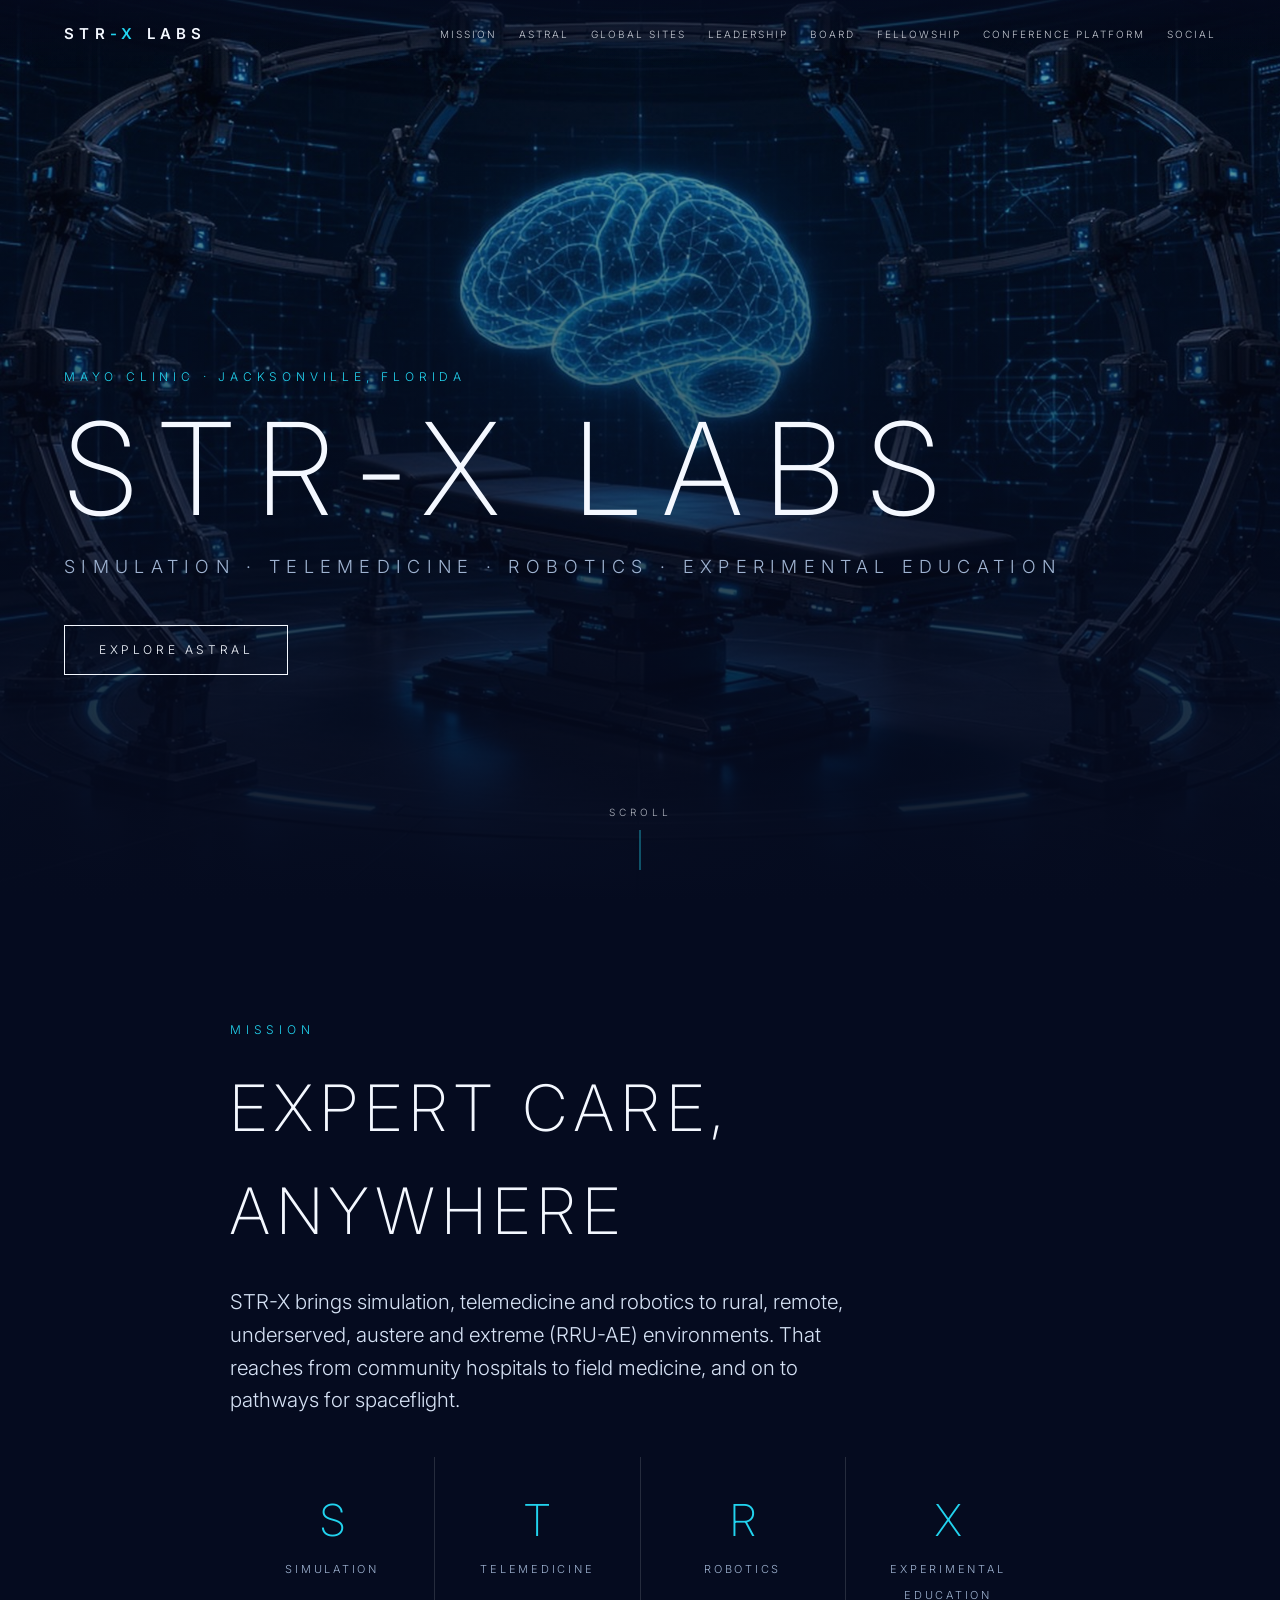
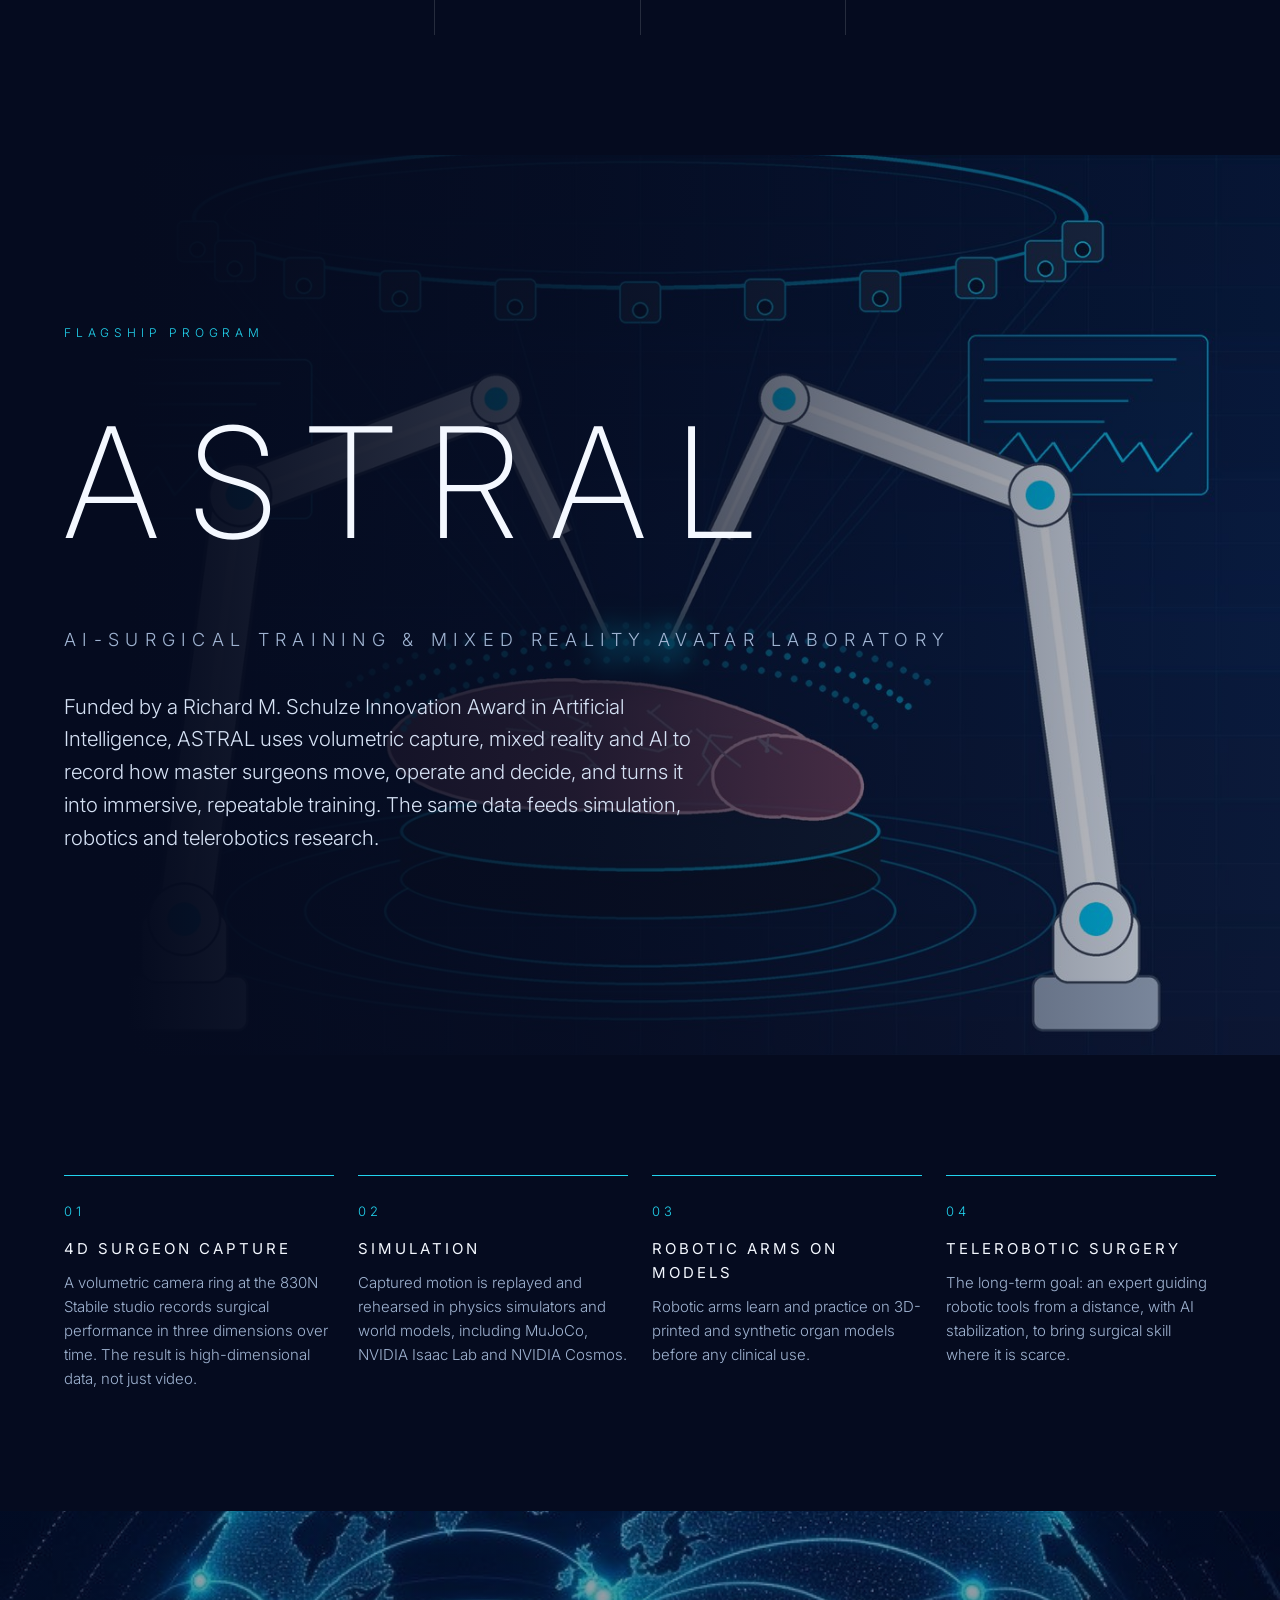
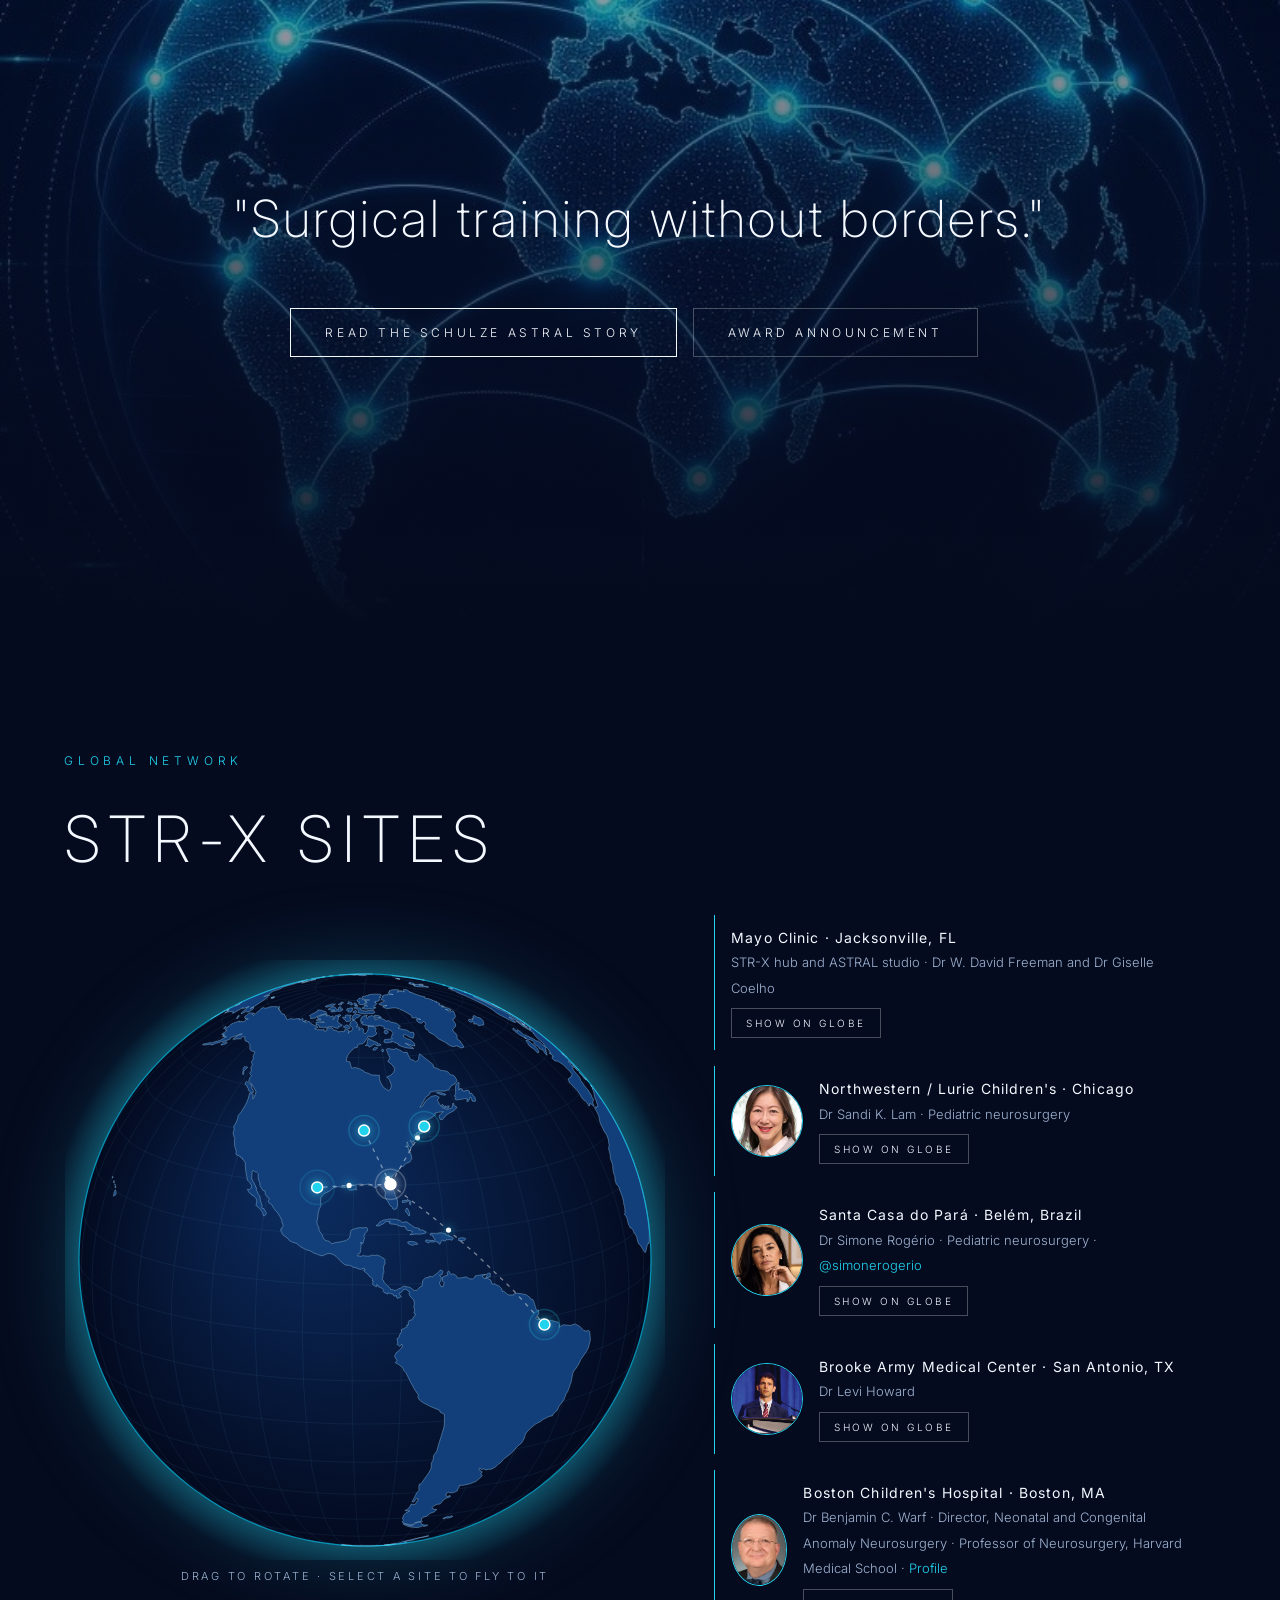
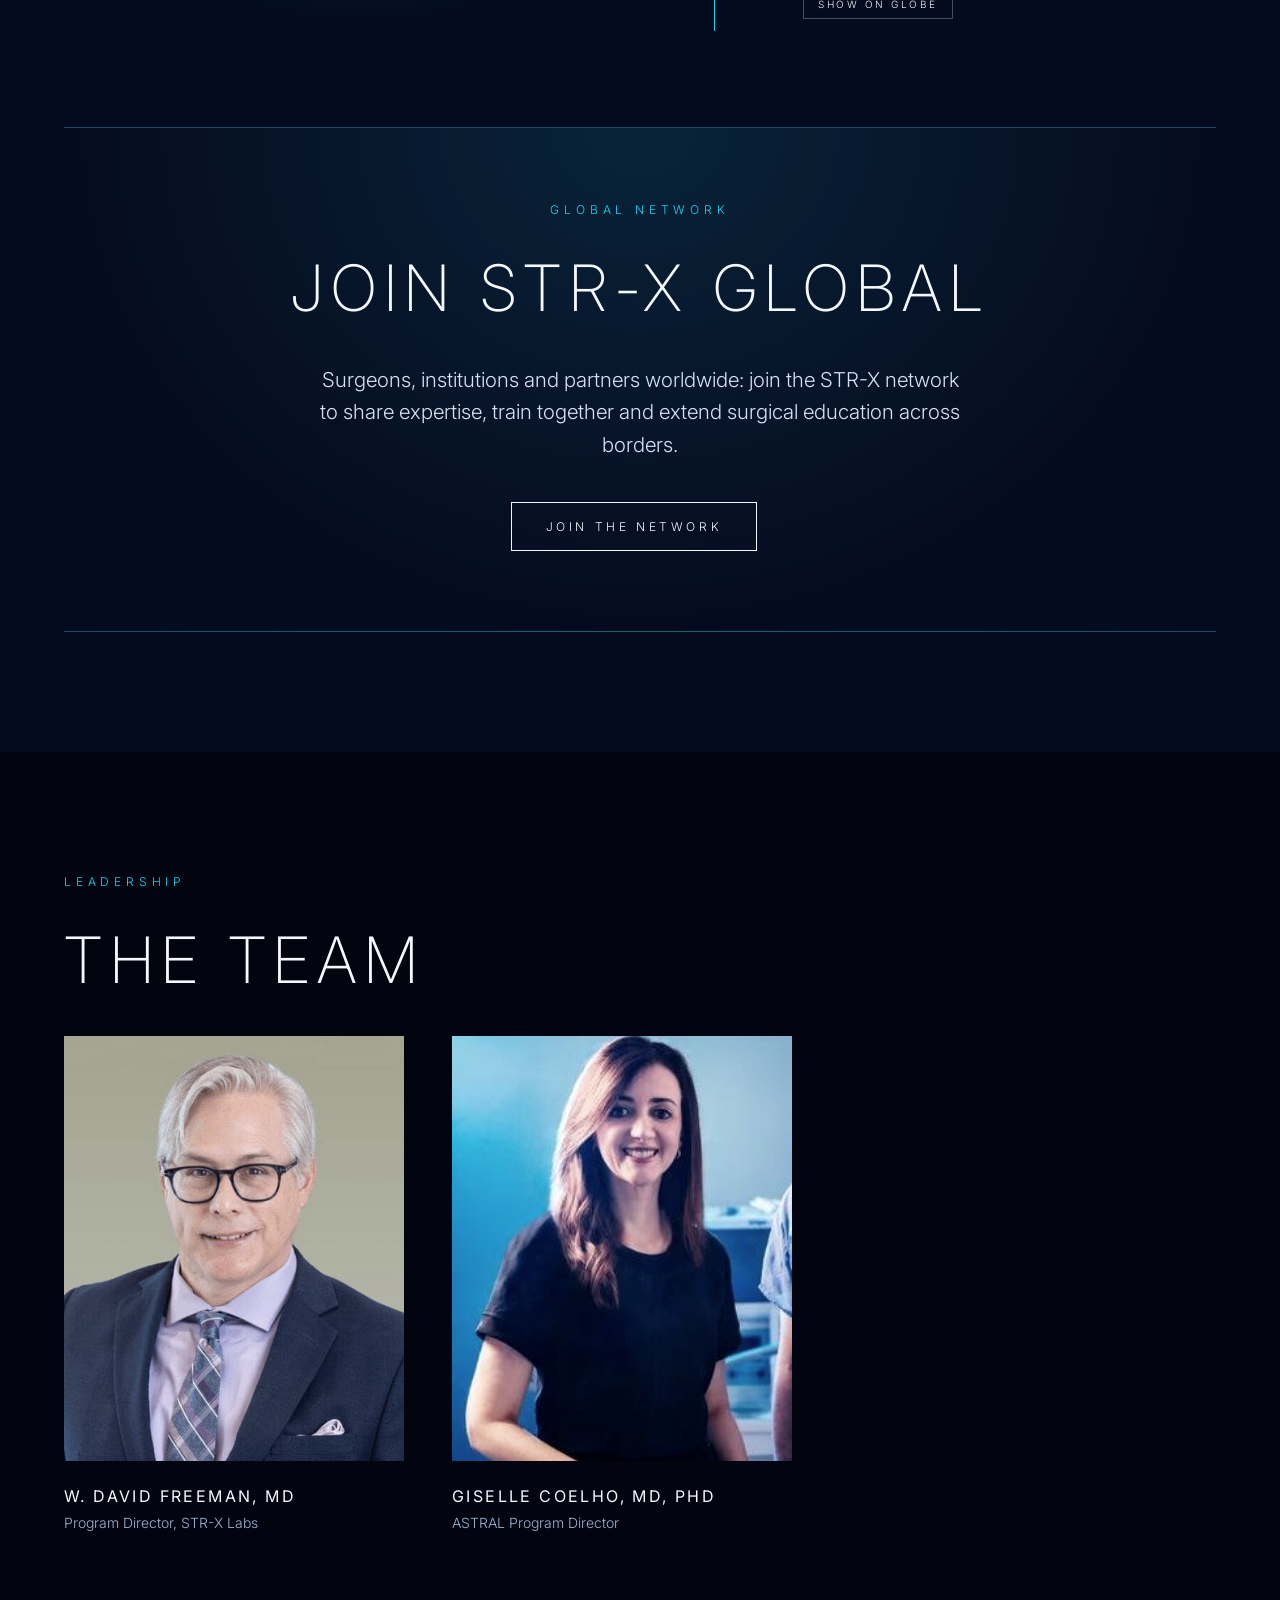
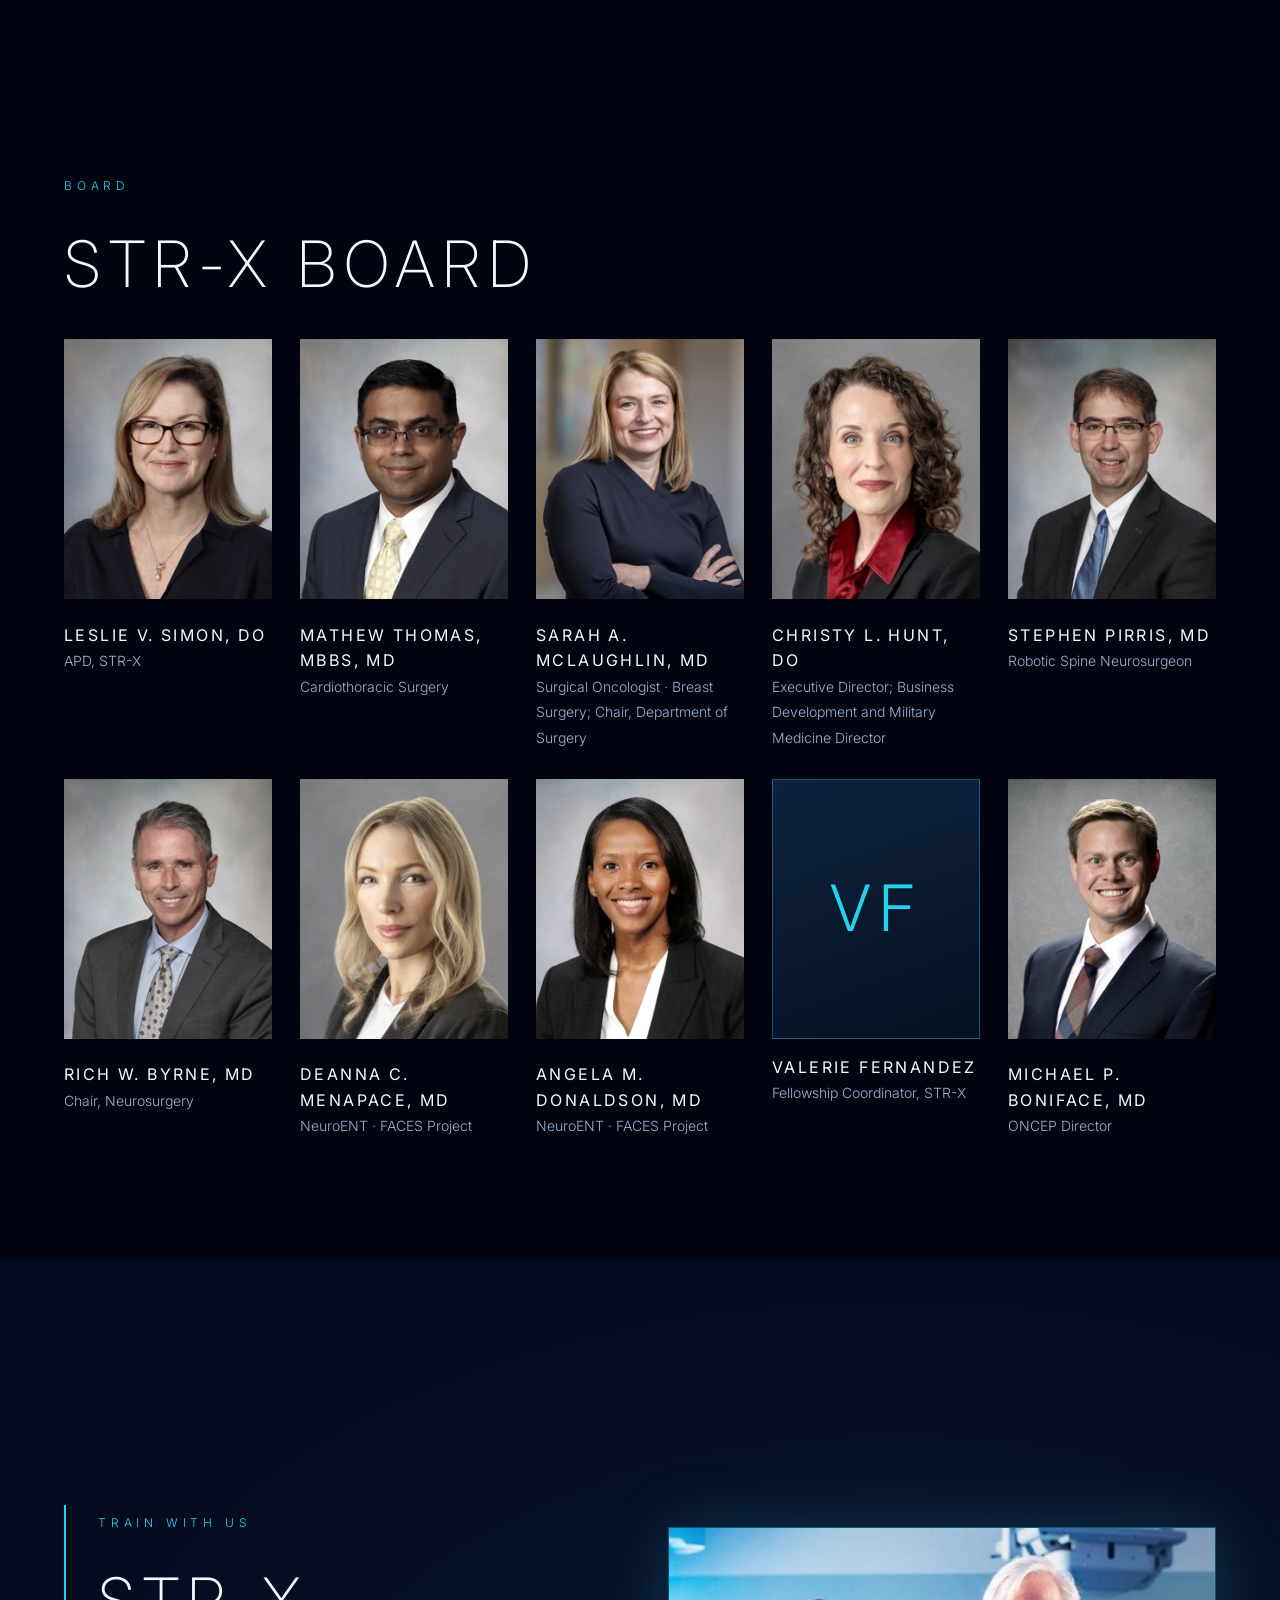
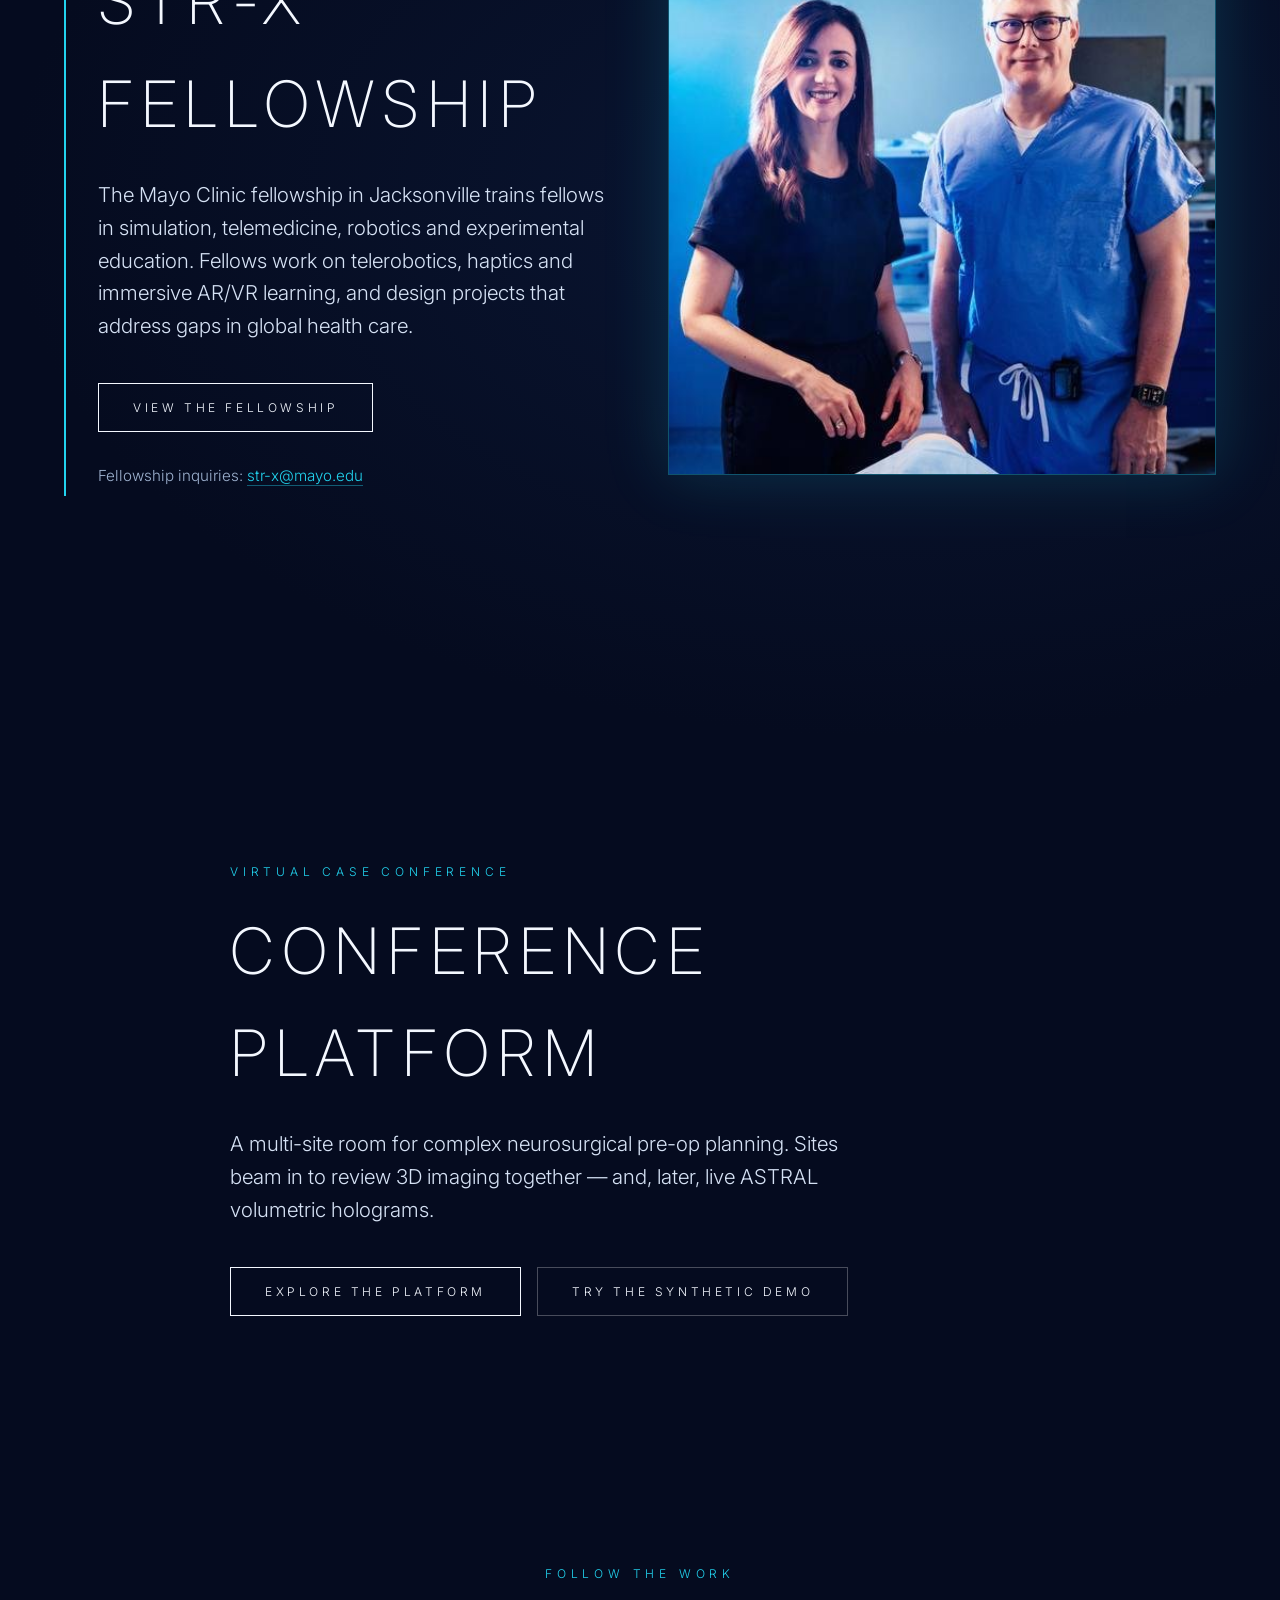
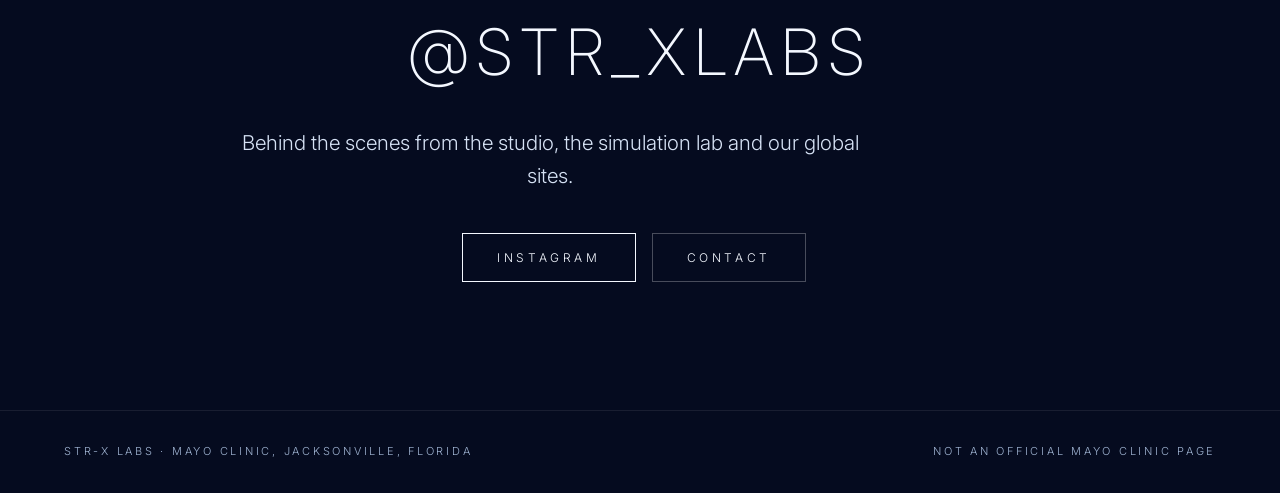
==== commit 4e36a86f: "Move Conference Platform nav item after Fellowship Keep the same order in the desktop header, mobile" ====
--- a/index.html
+++ b/index.html
@@ -14,11 +14,11 @@
  <nav id="site-menu">
   <a href="#mission">Mission</a>
   <a href="#astral">ASTRAL</a>
-  <a href="conference/">Conference Platform</a>
   <a href="#sites">Global sites</a>
   <a href="#team">Leadership</a>
   <a href="#board">Board</a>
   <a href="#learn">Fellowship</a>
+  <a href="conference/">Conference Platform</a>
   <a href="#social">Social</a>
  </nav>
  <button type="button" class="menu-toggle" aria-controls="site-menu" aria-expanded="false" aria-label="Open menu"><span aria-hidden="true"></span></button>
@@ -73,16 +73,6 @@
   <p class="big">"Surgical training without borders."</p>
   <a class="btn" href="https://education.mayo.edu/schulze-ai-innovation-awards/giselle-coelho-david-freeman/" target="_blank" rel="noopener">Read the Schulze ASTRAL story</a>
   <a class="btn ghost" href="https://college.mayo.edu/about/news/news-archive/inaugural-recipients-of-the-richard-m-schulze-innovation-awards-in-artificial-intelligence/" target="_blank" rel="noopener">Award announcement</a>
- </div>
-</section>
-
-<section class="band">
- <div class="inner narrow reveal">
-  <p class="kicker">Virtual case conference</p>
-  <h2>Conference Platform</h2>
-  <p class="lead">A multi-site room for complex neurosurgical pre-op planning. Sites beam in to review 3D imaging together — and, later, live ASTRAL volumetric holograms.</p>
-  <a class="btn" href="conference/">Explore the platform</a>
-  <a class="btn ghost" href="conference/#demo">Try the synthetic demo</a>
  </div>
 </section>
 
@@ -152,6 +142,16 @@
  </div>
 </section>
 
+<section class="band">
+ <div class="inner narrow reveal">
+  <p class="kicker">Virtual case conference</p>
+  <h2>Conference Platform</h2>
+  <p class="lead">A multi-site room for complex neurosurgical pre-op planning. Sites beam in to review 3D imaging together — and, later, live ASTRAL volumetric holograms.</p>
+  <a class="btn" href="conference/">Explore the platform</a>
+  <a class="btn ghost" href="conference/#demo">Try the synthetic demo</a>
+ </div>
+</section>
+
 <section id="social" class="band">
  <div class="inner narrow center reveal">
   <p class="kicker">Follow the work</p>
--- a/style.css
+++ b/style.css
@@ -88,11 +88,6 @@
 .steps p{color:var(--mute);font-size:15px}
 .callout{border:1px solid rgba(34,211,238,.45);background:rgba(34,211,238,.06);padding:28px 32px;margin:8px 0 32px}
 .callout strong{color:var(--white);letter-spacing:.06em}
-.oss{list-style:none;display:flex;flex-direction:column;gap:18px;margin-top:12px}
-.oss li{border-top:1px solid #ffffff22;padding-top:16px}
-.oss a{color:var(--cyan);letter-spacing:.12em;text-transform:uppercase;font-size:13px;font-weight:400}
-.oss a:hover{border-bottom:1px solid var(--cyan)}
-.oss span{display:block;color:var(--mute);font-size:15px;margin-top:4px}
 .roadmap{display:grid;grid-template-columns:1fr 1fr;gap:32px;margin-top:12px}
 .roadmap h3{margin-top:0}
 .credit{color:var(--mute);font-size:14px;letter-spacing:.08em;margin-top:-12px;margin-bottom:28px}
